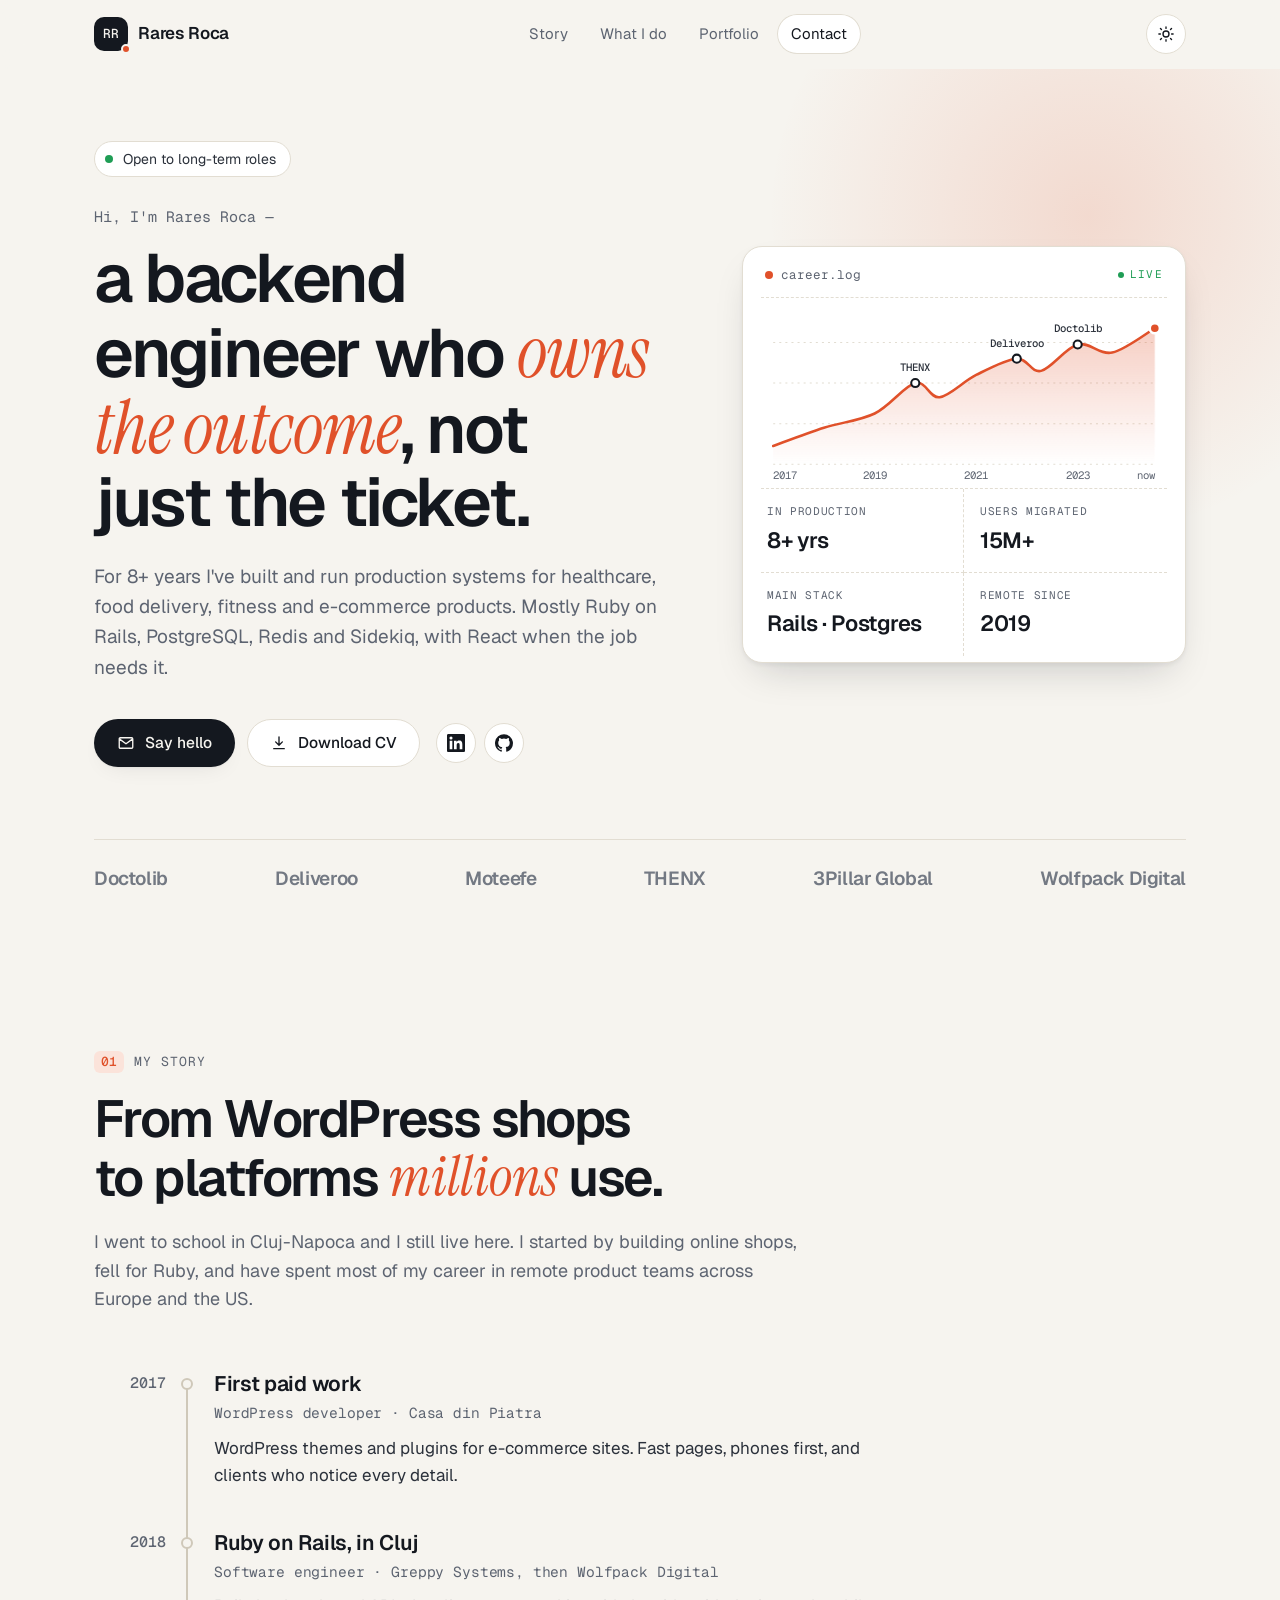
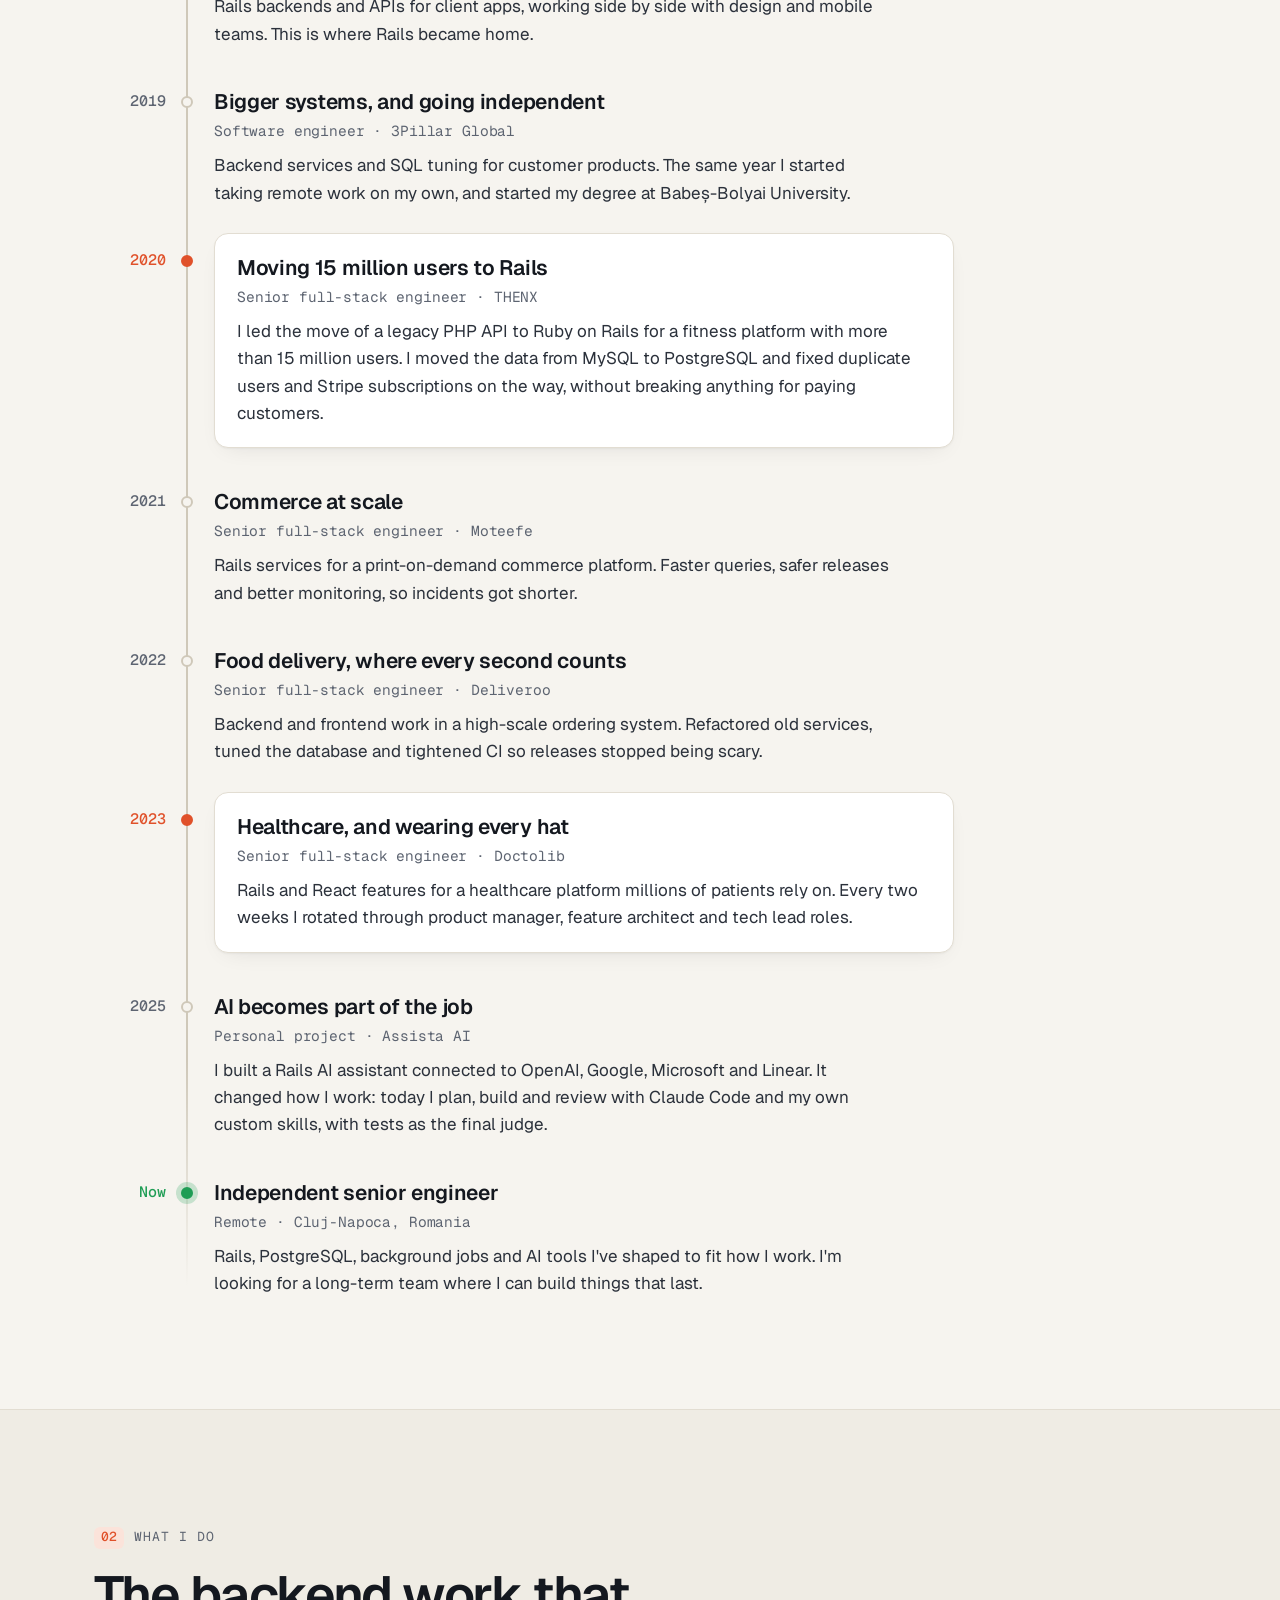
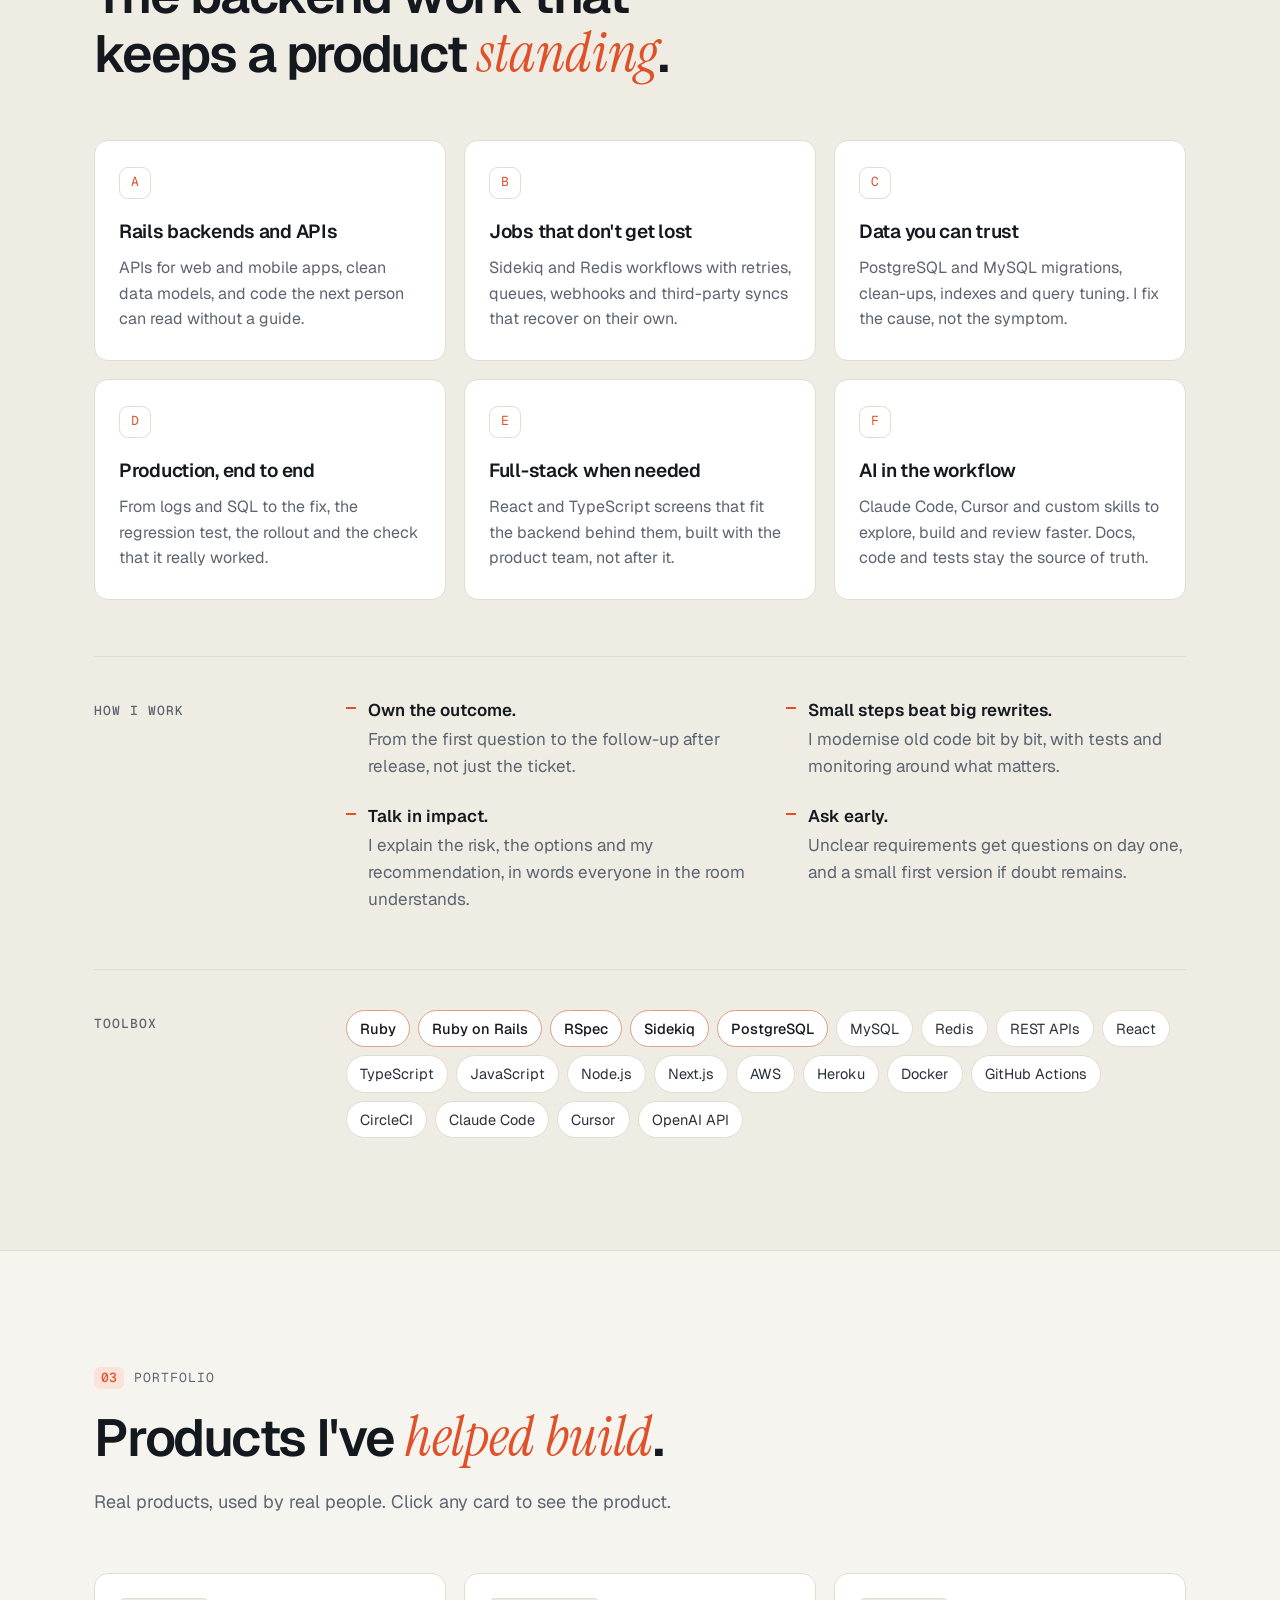
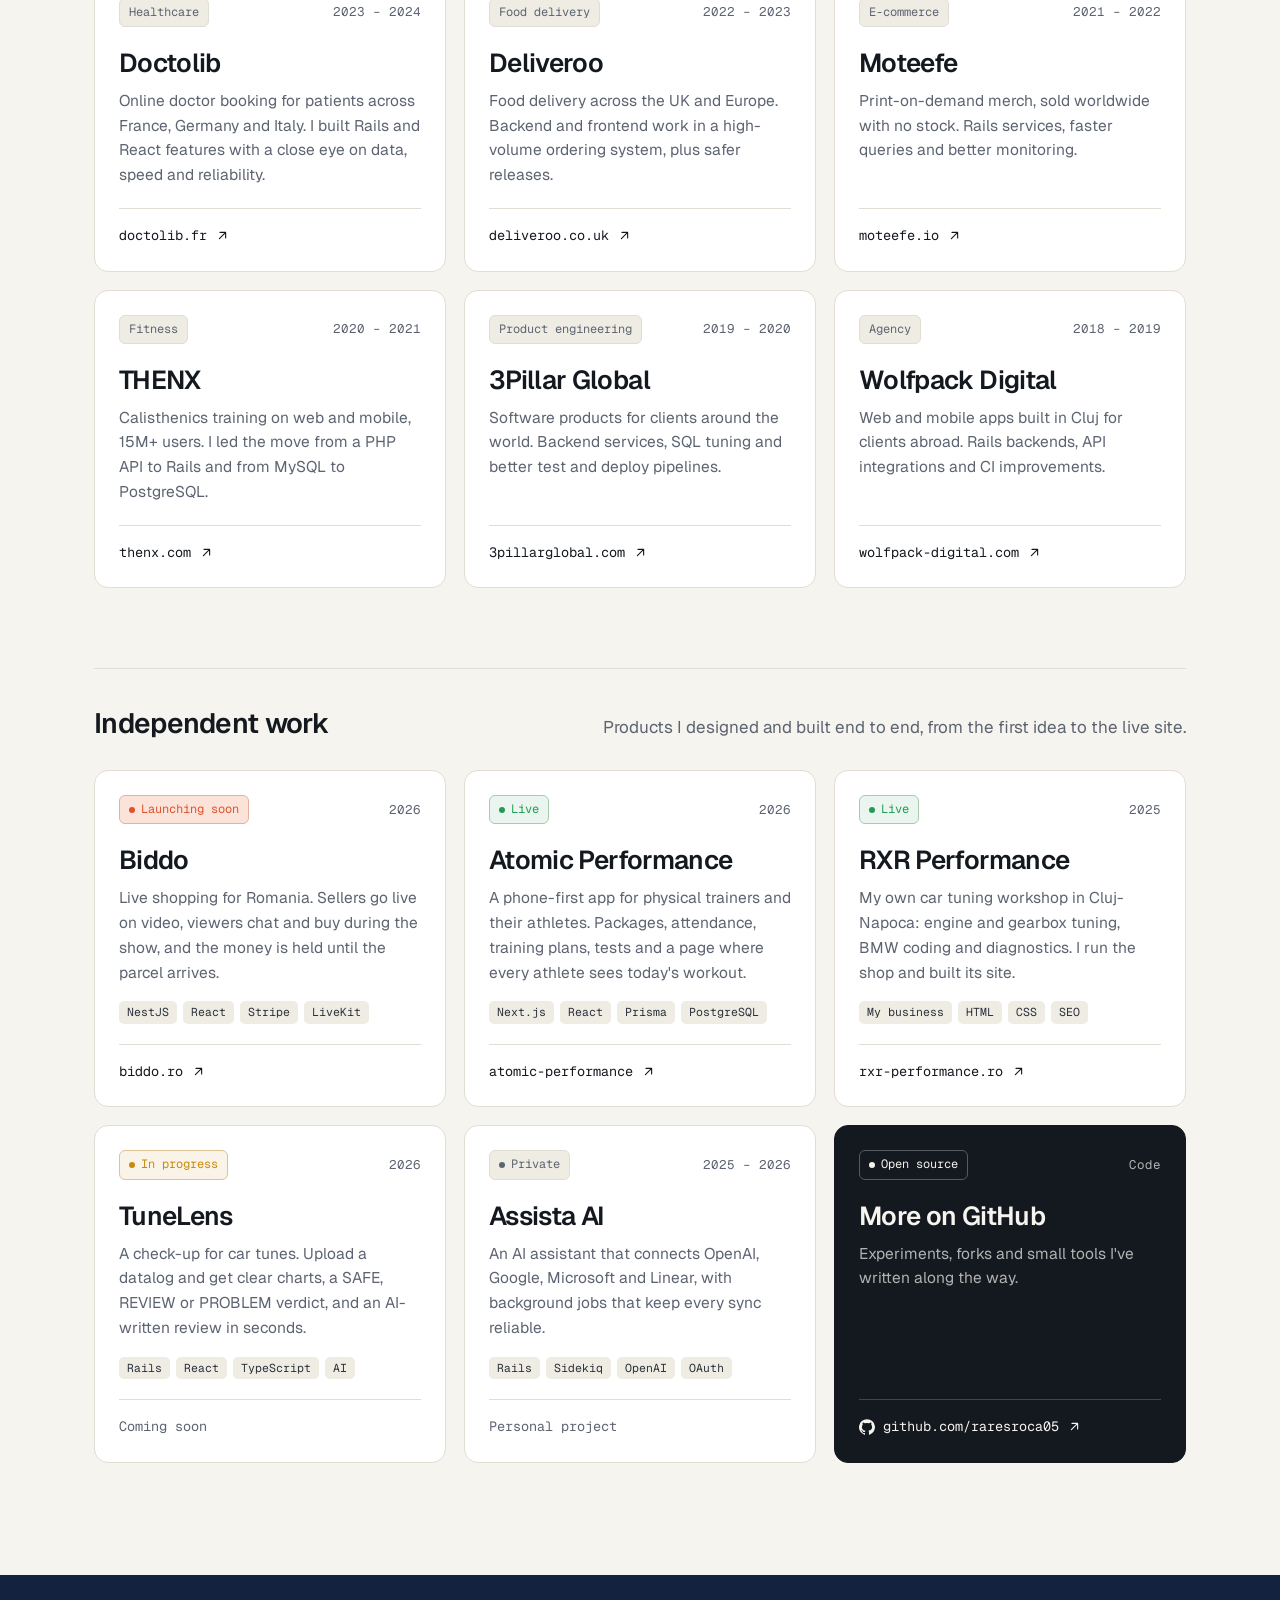
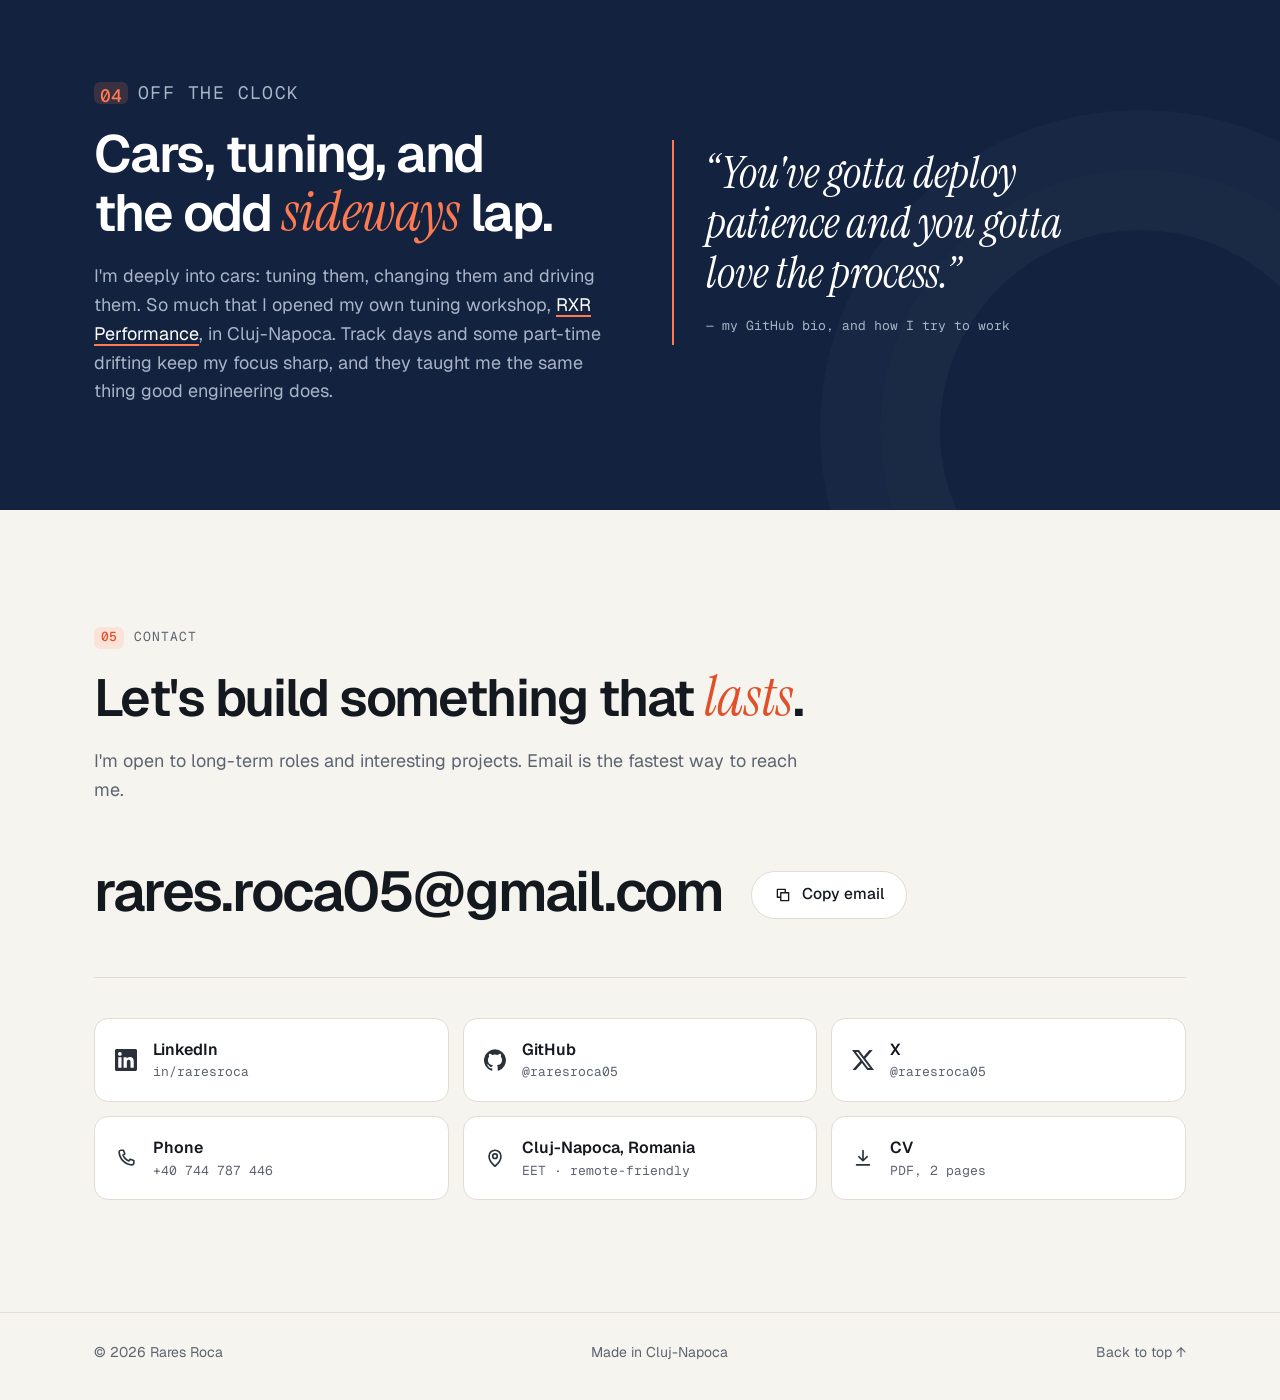
==== index.html @ 4a33c032 "feat: first version of raresroca.com" ====
<!doctype html>
<html lang="en">
<head>
  <meta charset="utf-8">
  <meta name="viewport" content="width=device-width, initial-scale=1">
  <title>Rares Roca — Senior Backend Engineer</title>
  <meta name="description" content="Rares Roca is a senior backend engineer in Cluj-Napoca, Romania. 8+ years building Ruby on Rails, PostgreSQL and Sidekiq systems for Doctolib, Deliveroo, THENX and Moteefe.">
  <meta name="author" content="Rares Roca">
  <link rel="canonical" href="https://raresroca.com/">
  <meta name="theme-color" content="#f6f4ef" media="(prefers-color-scheme: light)">
  <meta name="theme-color" content="#0e1116" media="(prefers-color-scheme: dark)">
  <meta property="og:type" content="profile">
  <meta property="og:url" content="https://raresroca.com/">
  <meta property="og:title" content="Rares Roca — Senior Backend Engineer">
  <meta property="og:description" content="I build Rails backends that keep working when it matters. 8+ years, 15M+ users, remote since 2019.">
  <meta property="og:image" content="https://raresroca.com/og-image.png">
  <meta property="og:image:width" content="1200">
  <meta property="og:image:height" content="630">
  <meta property="profile:first_name" content="Rares">
  <meta property="profile:last_name" content="Roca">
  <meta name="twitter:card" content="summary_large_image">
  <meta name="twitter:site" content="@raresroca05">
  <meta name="twitter:title" content="Rares Roca — Senior Backend Engineer">
  <meta name="twitter:description" content="I build Rails backends that keep working when it matters.">
  <meta name="twitter:image" content="https://raresroca.com/og-image.png">
  <link rel="icon" href="favicon.svg" type="image/svg+xml">
  <link rel="apple-touch-icon" href="apple-touch-icon.png">
  <link rel="preconnect" href="https://fonts.googleapis.com">
  <link rel="preconnect" href="https://fonts.gstatic.com" crossorigin>
  <link href="https://fonts.googleapis.com/css2?family=Geist:wght@300..700&family=Geist+Mono:wght@400;500&family=Instrument+Serif:ital@0;1&display=swap" rel="stylesheet">
  <link rel="stylesheet" href="styles.css">
  <script>
    (function () {
      document.documentElement.classList.add('js');
      try {
        var t = localStorage.getItem('theme');
        if (t === 'light' || t === 'dark') document.documentElement.setAttribute('data-theme', t);
      } catch (e) {}
    })();
  </script>
  <script type="application/ld+json">
  {
    "@context": "https://schema.org",
    "@type": "Person",
    "name": "Rares Roca",
    "url": "https://raresroca.com/",
    "jobTitle": "Senior Backend Engineer",
    "address": { "@type": "PostalAddress", "addressLocality": "Cluj-Napoca", "addressCountry": "RO" },
    "alumniOf": { "@type": "CollegeOrUniversity", "name": "Babeș-Bolyai University" },
    "knowsAbout": ["Ruby on Rails", "Ruby", "PostgreSQL", "Redis", "Sidekiq", "React", "TypeScript", "AWS", "Docker"],
    "sameAs": [
      "https://www.linkedin.com/in/raresroca/",
      "https://github.com/raresroca05",
      "https://x.com/raresroca05"
    ]
  }
  </script>
</head>
<body>
  <svg width="0" height="0" style="position:absolute" aria-hidden="true">
    <symbol id="i-linkedin" viewBox="0 0 24 24"><path fill="currentColor" d="M20.45 20.45h-3.56v-5.57c0-1.33-.02-3.04-1.85-3.04-1.85 0-2.14 1.45-2.14 2.94v5.67H9.35V9h3.41v1.56h.05c.48-.9 1.64-1.85 3.37-1.85 3.6 0 4.27 2.37 4.27 5.46v6.28ZM5.34 7.43a2.06 2.06 0 1 1 0-4.13 2.06 2.06 0 0 1 0 4.13ZM7.12 20.45H3.56V9h3.56v11.45ZM22.22 0H1.77C.79 0 0 .77 0 1.73v20.54C0 23.23.79 24 1.77 24h20.45c.98 0 1.78-.77 1.78-1.73V1.73C24 .77 23.2 0 22.22 0Z"/></symbol>
    <symbol id="i-github" viewBox="0 0 24 24"><path fill="currentColor" d="M12 .3a12 12 0 0 0-3.8 23.38c.6.12.83-.26.83-.57l-.02-2.04c-3.34.73-4.04-1.61-4.04-1.61-.55-1.39-1.33-1.76-1.33-1.76-1.09-.74.08-.73.08-.73 1.2.09 1.84 1.24 1.84 1.24 1.07 1.83 2.8 1.3 3.49 1 .1-.78.42-1.3.76-1.6-2.67-.31-5.47-1.34-5.47-5.93 0-1.31.47-2.38 1.24-3.22-.14-.3-.54-1.52.1-3.18 0 0 1-.32 3.3 1.23a11.5 11.5 0 0 1 6 0c2.28-1.55 3.29-1.23 3.29-1.23.64 1.66.24 2.88.12 3.18a4.65 4.65 0 0 1 1.23 3.22c0 4.61-2.8 5.62-5.48 5.92.42.36.81 1.1.81 2.22l-.01 3.29c0 .32.21.7.82.57A12 12 0 0 0 12 .3"/></symbol>
    <symbol id="i-x" viewBox="0 0 24 24"><path fill="currentColor" d="M18.9 1.15h3.68l-8.04 9.19L24 22.85h-7.4l-5.8-7.59-6.64 7.59H.47l8.6-9.83L0 1.15h7.6l5.24 6.93 6.06-6.93Zm-1.29 19.5h2.04L6.49 3.24H4.3l13.31 17.41Z"/></symbol>
    <symbol id="i-mail" viewBox="0 0 24 24"><path fill="none" stroke="currentColor" stroke-width="1.8" stroke-linecap="round" stroke-linejoin="round" d="M3 6.5A1.5 1.5 0 0 1 4.5 5h15A1.5 1.5 0 0 1 21 6.5v11a1.5 1.5 0 0 1-1.5 1.5h-15A1.5 1.5 0 0 1 3 17.5v-11Zm.5.3 8.5 6.2 8.5-6.2"/></symbol>
    <symbol id="i-phone" viewBox="0 0 24 24"><path fill="none" stroke="currentColor" stroke-width="1.8" stroke-linecap="round" stroke-linejoin="round" d="M6.6 3.5h2.6l1.5 4-2 1.3a11 11 0 0 0 6.5 6.5l1.3-2 4 1.5v2.6A2.1 2.1 0 0 1 18.4 19.5 15 15 0 0 1 4.5 5.6 2.1 2.1 0 0 1 6.6 3.5Z"/></symbol>
    <symbol id="i-arrow" viewBox="0 0 24 24"><path fill="none" stroke="currentColor" stroke-width="1.8" stroke-linecap="round" stroke-linejoin="round" d="M7 17 17 7M8 7h9v9"/></symbol>
    <symbol id="i-download" viewBox="0 0 24 24"><path fill="none" stroke="currentColor" stroke-width="1.8" stroke-linecap="round" stroke-linejoin="round" d="M12 4v11m0 0-4.5-4.5M12 15l4.5-4.5M5 19.5h14"/></symbol>
    <symbol id="i-copy" viewBox="0 0 24 24"><path fill="none" stroke="currentColor" stroke-width="1.8" stroke-linecap="round" stroke-linejoin="round" d="M9 9h10.5v10.5H9zM15 9V4.5H4.5V15H9"/></symbol>
    <symbol id="i-sun" viewBox="0 0 24 24"><g fill="none" stroke="currentColor" stroke-width="1.8" stroke-linecap="round"><circle cx="12" cy="12" r="4"/><path d="M12 2.5v2M12 19.5v2M4.6 4.6l1.4 1.4M18 18l1.4 1.4M2.5 12h2M19.5 12h2M4.6 19.4 6 18M18 6l1.4-1.4"/></g></symbol>
    <symbol id="i-moon" viewBox="0 0 24 24"><path fill="none" stroke="currentColor" stroke-width="1.8" stroke-linecap="round" stroke-linejoin="round" d="M20 14.5A8 8 0 0 1 9.5 4a8 8 0 1 0 10.5 10.5Z"/></symbol>
    <symbol id="i-pin" viewBox="0 0 24 24"><path fill="none" stroke="currentColor" stroke-width="1.8" stroke-linecap="round" stroke-linejoin="round" d="M12 21s-6.5-5.6-6.5-11a6.5 6.5 0 0 1 13 0c0 5.4-6.5 11-6.5 11Zm0-8.5a2.5 2.5 0 1 0 0-5 2.5 2.5 0 0 0 0 5Z"/></symbol>
  </svg>

  <a class="skip" href="#main">Skip to content</a>

  <header class="nav" id="top">
    <div class="wrap nav-inner">
      <a class="brand" href="#top" aria-label="Rares Roca, back to top">
        <span class="brand-mark">RR</span>
        <span class="brand-name">Rares Roca</span>
      </a>
      <nav class="nav-links" id="nav-links" aria-label="Main">
        <a href="#story">Story</a>
        <a href="#work">What I do</a>
        <a href="#portfolio">Portfolio</a>
        <a href="#contact">Contact</a>
      </nav>
      <div class="nav-tools">
        <button class="icon-btn theme-toggle" type="button" aria-label="Switch light or dark theme">
          <svg class="i i-sun"><use href="#i-sun"/></svg>
          <svg class="i i-moon"><use href="#i-moon"/></svg>
        </button>
        <button class="icon-btn menu-toggle" type="button" aria-label="Open menu" aria-expanded="false" aria-controls="nav-links">
          <span></span><span></span>
        </button>
      </div>
    </div>
  </header>

  <main id="main">
    <section class="hero">
      <div class="wrap hero-grid">
        <div class="hero-copy">
          <p class="status"><span class="pulse"></span>Open to long-term roles</p>
          <p class="hello">Hi, I'm Rares Roca —</p>
          <h1>a backend engineer who <em>owns the outcome</em>, not just the ticket.</h1>
          <p class="lead">For 8+ years I've built and run production systems for healthcare, food delivery, fitness and e-commerce products. Mostly Ruby on Rails, PostgreSQL, Redis and Sidekiq, with React when the job needs it.</p>
          <div class="cta-row">
            <a class="btn btn-primary" href="mailto:rares.roca05@gmail.com"><svg class="i"><use href="#i-mail"/></svg>Say hello</a>
            <a class="btn btn-ghost" href="rares-roca-cv.pdf" download><svg class="i"><use href="#i-download"/></svg>Download CV</a>
            <span class="socials">
              <a class="icon-btn" href="https://www.linkedin.com/in/raresroca/" target="_blank" rel="noopener" aria-label="LinkedIn"><svg class="i"><use href="#i-linkedin"/></svg></a>
              <a class="icon-btn" href="https://github.com/raresroca05" target="_blank" rel="noopener" aria-label="GitHub"><svg class="i"><use href="#i-github"/></svg></a>
            </span>
          </div>
        </div>

        <figure class="telemetry" aria-label="My career as a climbing line, from 2017 to today">
          <div class="tm-head">
            <span class="tm-file"><span class="tm-dot"></span>career.log</span>
            <span class="tm-live">live</span>
          </div>
          <svg class="tm-chart" viewBox="0 0 400 168" role="img" aria-labelledby="tm-title">
            <title id="tm-title">Career line from my first job in 2017 to today, with THENX in 2020 and Doctolib in 2023 marked</title>
            <defs>
              <linearGradient id="tm-fill" x1="0" y1="0" x2="0" y2="1">
                <stop offset="0" stop-color="var(--accent)" stop-opacity=".28"/>
                <stop offset="1" stop-color="var(--accent)" stop-opacity="0"/>
              </linearGradient>
            </defs>
            <g class="tm-grid">
              <line x1="12" y1="30" x2="388" y2="30"/>
              <line x1="12" y1="70" x2="388" y2="70"/>
              <line x1="12" y1="110" x2="388" y2="110"/>
              <line x1="12" y1="150" x2="388" y2="150"/>
            </g>
            <path class="tm-area" d="M12,132 C20.3,129.0 45.3,119.3 62,114 C78.7,108.7 97.0,107.3 112,100 C127.0,92.7 141.3,72.7 152,70 C162.7,67.3 166.0,85.3 176,84 C186.0,82.7 199.3,68.3 212,62 C224.7,55.7 241.3,46.7 252,46 C262.7,45.3 266.0,60.3 276,58 C286.0,55.7 300.3,35.0 312,32 C323.7,29.0 333.3,42.7 346,40 C358.7,37.3 381.0,20.0 388,16 L388,150 L12,150 Z"/>
            <path class="tm-line" pathLength="1" d="M12,132 C20.3,129.0 45.3,119.3 62,114 C78.7,108.7 97.0,107.3 112,100 C127.0,92.7 141.3,72.7 152,70 C162.7,67.3 166.0,85.3 176,84 C186.0,82.7 199.3,68.3 212,62 C224.7,55.7 241.3,46.7 252,46 C262.7,45.3 266.0,60.3 276,58 C286.0,55.7 300.3,35.0 312,32 C323.7,29.0 333.3,42.7 346,40 C358.7,37.3 381.0,20.0 388,16"/>
            <g class="tm-marks">
              <circle cx="152" cy="70" r="4"/>
              <text x="152" y="58" text-anchor="middle">THENX</text>
              <circle cx="252" cy="46" r="4"/>
              <text x="252" y="34" text-anchor="middle">Deliveroo</text>
              <circle cx="312" cy="32" r="4"/>
              <text x="312" y="20" text-anchor="middle">Doctolib</text>
              <circle class="tm-now" cx="388" cy="16" r="5"/>
            </g>
            <g class="tm-axis">
              <text x="12" y="165">2017</text>
              <text x="112" y="165" text-anchor="middle">2019</text>
              <text x="212" y="165" text-anchor="middle">2021</text>
              <text x="312" y="165" text-anchor="middle">2023</text>
              <text x="388" y="165" text-anchor="end">now</text>
            </g>
          </svg>
          <dl class="tm-read">
            <div><dt>In production</dt><dd>8+ yrs</dd></div>
            <div><dt>Users migrated</dt><dd>15M+</dd></div>
            <div><dt>Main stack</dt><dd>Rails · Postgres</dd></div>
            <div><dt>Remote since</dt><dd>2019</dd></div>
          </dl>
        </figure>
      </div>

      <div class="wrap">
        <ul class="logo-strip" aria-label="Companies I've worked with">
          <li>Doctolib</li>
          <li>Deliveroo</li>
          <li>Moteefe</li>
          <li>THENX</li>
          <li>3Pillar Global</li>
          <li>Wolfpack Digital</li>
        </ul>
      </div>
    </section>

    <section class="section" id="story">
      <div class="wrap">
        <header class="section-head reveal">
          <p class="kicker"><span>01</span> My story</p>
          <h2>From WordPress shops to platforms <em>millions</em> use.</h2>
          <p class="section-lead">I went to school in Cluj-Napoca and I still live here. I started by building online shops, fell for Ruby, and have spent most of my career in remote product teams across Europe and the US.</p>
        </header>

        <ol class="timeline">
          <li class="reveal">
            <span class="t-year">2017</span>
            <div class="t-body">
              <h3>First paid work</h3>
              <p class="t-where">WordPress developer · Casa din Piatra</p>
              <p>WordPress themes and plugins for e-commerce sites. Fast pages, phones first, and clients who notice every detail.</p>
            </div>
          </li>
          <li class="reveal">
            <span class="t-year">2018</span>
            <div class="t-body">
              <h3>Ruby on Rails, in Cluj</h3>
              <p class="t-where">Software engineer · Greppy Systems, then Wolfpack Digital</p>
              <p>Rails backends and APIs for client apps, working side by side with design and mobile teams. This is where Rails became home.</p>
            </div>
          </li>
          <li class="reveal">
            <span class="t-year">2019</span>
            <div class="t-body">
              <h3>Bigger systems, and going independent</h3>
              <p class="t-where">Software engineer · 3Pillar Global</p>
              <p>Backend services and SQL tuning for customer products. The same year I started taking remote work on my own, and started my degree at Babeș-Bolyai University.</p>
            </div>
          </li>
          <li class="reveal t-highlight">
            <span class="t-year">2020</span>
            <div class="t-body">
              <h3>Moving 15 million users to Rails</h3>
              <p class="t-where">Senior full-stack engineer · THENX</p>
              <p>I led the move of a legacy PHP API to Ruby on Rails for a fitness platform with more than 15 million users. I moved the data from MySQL to PostgreSQL and fixed duplicate users and Stripe subscriptions on the way, without breaking anything for paying customers.</p>
            </div>
          </li>
          <li class="reveal">
            <span class="t-year">2021</span>
            <div class="t-body">
              <h3>Commerce at scale</h3>
              <p class="t-where">Senior full-stack engineer · Moteefe</p>
              <p>Rails services for a print-on-demand commerce platform. Faster queries, safer releases and better monitoring, so incidents got shorter.</p>
            </div>
          </li>
          <li class="reveal">
            <span class="t-year">2022</span>
            <div class="t-body">
              <h3>Food delivery, where every second counts</h3>
              <p class="t-where">Senior full-stack engineer · Deliveroo</p>
              <p>Backend and frontend work in a high-scale ordering system. Refactored old services, tuned the database and tightened CI so releases stopped being scary.</p>
            </div>
          </li>
          <li class="reveal t-highlight">
            <span class="t-year">2023</span>
            <div class="t-body">
              <h3>Healthcare, and wearing every hat</h3>
              <p class="t-where">Senior full-stack engineer · Doctolib</p>
              <p>Rails and React features for a healthcare platform millions of patients rely on. Every two weeks I rotated through product manager, feature architect and tech lead roles.</p>
            </div>
          </li>
          <li class="reveal">
            <span class="t-year">2025</span>
            <div class="t-body">
              <h3>AI becomes part of the job</h3>
              <p class="t-where">Personal project · Assista AI</p>
              <p>I built a Rails AI assistant connected to OpenAI, Google, Microsoft and Linear. It changed how I work: today I plan, build and review with Claude Code and my own custom skills, with tests as the final judge.</p>
            </div>
          </li>
          <li class="reveal t-now">
            <span class="t-year">Now</span>
            <div class="t-body">
              <h3>Independent senior engineer</h3>
              <p class="t-where">Remote · Cluj-Napoca, Romania</p>
              <p>Rails, PostgreSQL, background jobs and AI tools I've shaped to fit how I work. I'm looking for a long-term team where I can build things that last.</p>
            </div>
          </li>
        </ol>
      </div>
    </section>

    <section class="section section-alt" id="work">
      <div class="wrap">
        <header class="section-head reveal">
          <p class="kicker"><span>02</span> What I do</p>
          <h2>The backend work that keeps a product <em>standing</em>.</h2>
        </header>

        <div class="cards">
          <article class="card reveal">
            <span class="card-num">A</span>
            <h3>Rails backends and APIs</h3>
            <p>APIs for web and mobile apps, clean data models, and code the next person can read without a guide.</p>
          </article>
          <article class="card reveal">
            <span class="card-num">B</span>
            <h3>Jobs that don't get lost</h3>
            <p>Sidekiq and Redis workflows with retries, queues, webhooks and third-party syncs that recover on their own.</p>
          </article>
          <article class="card reveal">
            <span class="card-num">C</span>
            <h3>Data you can trust</h3>
            <p>PostgreSQL and MySQL migrations, clean-ups, indexes and query tuning. I fix the cause, not the symptom.</p>
          </article>
          <article class="card reveal">
            <span class="card-num">D</span>
            <h3>Production, end to end</h3>
            <p>From logs and SQL to the fix, the regression test, the rollout and the check that it really worked.</p>
          </article>
          <article class="card reveal">
            <span class="card-num">E</span>
            <h3>Full-stack when needed</h3>
            <p>React and TypeScript screens that fit the backend behind them, built with the product team, not after it.</p>
          </article>
          <article class="card reveal">
            <span class="card-num">F</span>
            <h3>AI in the workflow</h3>
            <p>Claude Code, Cursor and custom skills to explore, build and review faster. Docs, code and tests stay the source of truth.</p>
          </article>
        </div>

        <div class="how reveal">
          <h3 class="how-title">How I work</h3>
          <ul class="principles">
            <li><strong>Own the outcome.</strong> From the first question to the follow-up after release, not just the ticket.</li>
            <li><strong>Small steps beat big rewrites.</strong> I modernise old code bit by bit, with tests and monitoring around what matters.</li>
            <li><strong>Talk in impact.</strong> I explain the risk, the options and my recommendation, in words everyone in the room understands.</li>
            <li><strong>Ask early.</strong> Unclear requirements get questions on day one, and a small first version if doubt remains.</li>
          </ul>
        </div>

        <div class="toolbox reveal">
          <h3 class="how-title">Toolbox</h3>
          <ul class="chips">
            <li class="chip-strong">Ruby</li>
            <li class="chip-strong">Ruby on Rails</li>
            <li class="chip-strong">RSpec</li>
            <li class="chip-strong">Sidekiq</li>
            <li class="chip-strong">PostgreSQL</li>
            <li>MySQL</li>
            <li>Redis</li>
            <li>REST APIs</li>
            <li>React</li>
            <li>TypeScript</li>
            <li>JavaScript</li>
            <li>Node.js</li>
            <li>Next.js</li>
            <li>AWS</li>
            <li>Heroku</li>
            <li>Docker</li>
            <li>GitHub Actions</li>
            <li>CircleCI</li>
            <li>Claude Code</li>
            <li>Cursor</li>
            <li>OpenAI API</li>
          </ul>
        </div>
      </div>
    </section>

    <section class="section" id="portfolio">
      <div class="wrap">
        <header class="section-head reveal">
          <p class="kicker"><span>03</span> Portfolio</p>
          <h2>Products I've <em>helped build</em>.</h2>
          <p class="section-lead">Real products, used by real people. Click any card to see the product.</p>
        </header>

        <div class="work-grid">
          <a class="work reveal" href="https://www.doctolib.fr" target="_blank" rel="noopener">
            <div class="work-top"><span class="tag">Healthcare</span><span class="years">2023 – 2024</span></div>
            <h3>Doctolib</h3>
            <p>Online doctor booking for patients across France, Germany and Italy. I built Rails and React features with a close eye on data, speed and reliability.</p>
            <span class="work-link">doctolib.fr<svg class="i"><use href="#i-arrow"/></svg></span>
          </a>
          <a class="work reveal" href="https://deliveroo.co.uk" target="_blank" rel="noopener">
            <div class="work-top"><span class="tag">Food delivery</span><span class="years">2022 – 2023</span></div>
            <h3>Deliveroo</h3>
            <p>Food delivery across the UK and Europe. Backend and frontend work in a high-volume ordering system, plus safer releases.</p>
            <span class="work-link">deliveroo.co.uk<svg class="i"><use href="#i-arrow"/></svg></span>
          </a>
          <a class="work reveal" href="https://www.moteefe.io" target="_blank" rel="noopener">
            <div class="work-top"><span class="tag">E-commerce</span><span class="years">2021 – 2022</span></div>
            <h3>Moteefe</h3>
            <p>Print-on-demand merch, sold worldwide with no stock. Rails services, faster queries and better monitoring.</p>
            <span class="work-link">moteefe.io<svg class="i"><use href="#i-arrow"/></svg></span>
          </a>
          <a class="work reveal" href="https://thenx.com" target="_blank" rel="noopener">
            <div class="work-top"><span class="tag">Fitness</span><span class="years">2020 – 2021</span></div>
            <h3>THENX</h3>
            <p>Calisthenics training on web and mobile, 15M+ users. I led the move from a PHP API to Rails and from MySQL to PostgreSQL.</p>
            <span class="work-link">thenx.com<svg class="i"><use href="#i-arrow"/></svg></span>
          </a>
          <a class="work reveal" href="https://www.3pillarglobal.com" target="_blank" rel="noopener">
            <div class="work-top"><span class="tag">Product engineering</span><span class="years">2019 – 2020</span></div>
            <h3>3Pillar Global</h3>
            <p>Software products for clients around the world. Backend services, SQL tuning and better test and deploy pipelines.</p>
            <span class="work-link">3pillarglobal.com<svg class="i"><use href="#i-arrow"/></svg></span>
          </a>
          <a class="work reveal" href="https://www.wolfpack-digital.com" target="_blank" rel="noopener">
            <div class="work-top"><span class="tag">Agency</span><span class="years">2018 – 2019</span></div>
            <h3>Wolfpack Digital</h3>
            <p>Web and mobile apps built in Cluj for clients abroad. Rails backends, API integrations and CI improvements.</p>
            <span class="work-link">wolfpack-digital.com<svg class="i"><use href="#i-arrow"/></svg></span>
          </a>
        </div>

        <header class="sub-head reveal">
          <h3>Independent work</h3>
          <p>Products I designed and built end to end, from the first idea to the live site.</p>
        </header>

        <div class="work-grid">
          <a class="work work-own reveal" href="https://biddo.ro" target="_blank" rel="noopener">
            <div class="work-top"><span class="state state-soon">Launching soon</span><span class="years">2026</span></div>
            <h3>Biddo</h3>
            <p>Live shopping for Romania. Sellers go live on video, viewers chat and buy during the show, and the money is held until the parcel arrives.</p>
            <ul class="stack"><li>NestJS</li><li>React</li><li>Stripe</li><li>LiveKit</li></ul>
            <span class="work-link">biddo.ro<svg class="i"><use href="#i-arrow"/></svg></span>
          </a>
          <a class="work work-own reveal" href="https://atomic-performance.onrender.com" target="_blank" rel="noopener">
            <div class="work-top"><span class="state state-live">Live</span><span class="years">2026</span></div>
            <h3>Atomic Performance</h3>
            <p>A phone-first app for physical trainers and their athletes. Packages, attendance, training plans, tests and a page where every athlete sees today's workout.</p>
            <ul class="stack"><li>Next.js</li><li>React</li><li>Prisma</li><li>PostgreSQL</li></ul>
            <span class="work-link">atomic-performance<svg class="i"><use href="#i-arrow"/></svg></span>
          </a>
          <a class="work work-own reveal" href="https://rxr-performance.ro" target="_blank" rel="noopener">
            <div class="work-top"><span class="state state-live">Live</span><span class="years">2025</span></div>
            <h3>RXR Performance</h3>
            <p>My own car tuning workshop in Cluj-Napoca: engine and gearbox tuning, BMW coding and diagnostics. I run the shop and built its site.</p>
            <ul class="stack"><li>My business</li><li>HTML</li><li>CSS</li><li>SEO</li></ul>
            <span class="work-link">rxr-performance.ro<svg class="i"><use href="#i-arrow"/></svg></span>
          </a>
          <article class="work work-own work-static reveal">
            <div class="work-top"><span class="state state-wip">In progress</span><span class="years">2026</span></div>
            <h3>TuneLens</h3>
            <p>A check-up for car tunes. Upload a datalog and get clear charts, a SAFE, REVIEW or PROBLEM verdict, and an AI-written review in seconds.</p>
            <ul class="stack"><li>Rails</li><li>React</li><li>TypeScript</li><li>AI</li></ul>
            <span class="work-link work-link-muted">Coming soon</span>
          </article>
          <article class="work work-own work-static reveal">
            <div class="work-top"><span class="state state-private">Private</span><span class="years">2025 – 2026</span></div>
            <h3>Assista AI</h3>
            <p>An AI assistant that connects OpenAI, Google, Microsoft and Linear, with background jobs that keep every sync reliable.</p>
            <ul class="stack"><li>Rails</li><li>Sidekiq</li><li>OpenAI</li><li>OAuth</li></ul>
            <span class="work-link work-link-muted">Personal project</span>
          </article>
          <a class="work work-own work-gh reveal" href="https://github.com/raresroca05" target="_blank" rel="noopener">
            <div class="work-top"><span class="state">Open source</span><span class="years">Code</span></div>
            <h3>More on GitHub</h3>
            <p>Experiments, forks and small tools I've written along the way.</p>
            <span class="work-link"><svg class="i i-lead"><use href="#i-github"/></svg>github.com/raresroca05<svg class="i"><use href="#i-arrow"/></svg></span>
          </a>
        </div>
      </div>
    </section>

    <section class="offclock" aria-labelledby="offclock-title">
      <div class="wrap offclock-grid">
        <div class="reveal">
          <p class="kicker kicker-light"><span>04</span> Off the clock</p>
          <h2 id="offclock-title">Cars, tuning, and the odd <em>sideways</em> lap.</h2>
          <p>I'm deeply into cars: tuning them, changing them and driving them. So much that I opened my own tuning workshop, <a class="inline-link" href="https://rxr-performance.ro" target="_blank" rel="noopener">RXR Performance</a>, in Cluj-Napoca. Track days and some part-time drifting keep my focus sharp, and they taught me the same thing good engineering does.</p>
        </div>
        <blockquote class="quote reveal">
          <p>“You've gotta deploy patience and you gotta love the process.”</p>
          <footer>— my GitHub bio, and how I try to work</footer>
        </blockquote>
      </div>
    </section>

    <section class="section contact" id="contact">
      <div class="wrap">
        <header class="section-head reveal">
          <p class="kicker"><span>05</span> Contact</p>
          <h2>Let's build something that <em>lasts</em>.</h2>
          <p class="section-lead">I'm open to long-term roles and interesting projects. Email is the fastest way to reach me.</p>
        </header>

        <div class="contact-main reveal">
          <a class="email-big" href="mailto:rares.roca05@gmail.com">rares.roca05@gmail.com</a>
          <button class="btn btn-ghost copy-btn" type="button" data-copy="rares.roca05@gmail.com"><svg class="i"><use href="#i-copy"/></svg><span>Copy email</span></button>
        </div>

        <ul class="contact-grid reveal">
          <li>
            <a href="https://www.linkedin.com/in/raresroca/" target="_blank" rel="noopener">
              <svg class="i"><use href="#i-linkedin"/></svg>
              <span><strong>LinkedIn</strong><small>in/raresroca</small></span>
            </a>
          </li>
          <li>
            <a href="https://github.com/raresroca05" target="_blank" rel="noopener">
              <svg class="i"><use href="#i-github"/></svg>
              <span><strong>GitHub</strong><small>@raresroca05</small></span>
            </a>
          </li>
          <li>
            <a href="https://x.com/raresroca05" target="_blank" rel="noopener">
              <svg class="i"><use href="#i-x"/></svg>
              <span><strong>X</strong><small>@raresroca05</small></span>
            </a>
          </li>
          <li>
            <a href="tel:+40744787446">
              <svg class="i"><use href="#i-phone"/></svg>
              <span><strong>Phone</strong><small>+40 744 787 446</small></span>
            </a>
          </li>
          <li>
            <div class="contact-static">
              <svg class="i"><use href="#i-pin"/></svg>
              <span><strong>Cluj-Napoca, Romania</strong><small>EET · remote-friendly</small></span>
            </div>
          </li>
          <li>
            <a href="rares-roca-cv.pdf" download>
              <svg class="i"><use href="#i-download"/></svg>
              <span><strong>CV</strong><small>PDF, 2 pages</small></span>
            </a>
          </li>
        </ul>
      </div>
    </section>
  </main>

  <footer class="footer">
    <div class="wrap footer-inner">
      <span>© <span id="year">2026</span> Rares Roca</span>
      <span>Made in Cluj-Napoca</span>
      <a href="#top">Back to top ↑</a>
    </div>
  </footer>

  <script src="main.js" defer></script>
</body>
</html>
---- styles.css ----
:root {
  --bg: #f6f4ef;
  --bg-alt: #efece4;
  --surface: #ffffff;
  --ink: #14181f;
  --ink-soft: #2b313b;
  --muted: #5d6471;
  --line: #e2ddd2;
  --line-strong: #cfc8b9;
  --accent: #e0512a;
  --accent-ink: #ffffff;
  --accent-soft: #fbe3da;
  --navy: #13233f;
  --navy-ink: #eef1f6;
  --navy-muted: #a9b4c7;
  --good: #1f9d55;
  --warn: #c98a0b;
  --shadow: 0 1px 2px rgba(20, 24, 31, .04), 0 8px 24px -12px rgba(20, 24, 31, .12);
  --shadow-lift: 0 2px 4px rgba(20, 24, 31, .05), 0 18px 40px -16px rgba(20, 24, 31, .22);
  --radius: 14px;
  --radius-sm: 9px;
  --font-sans: "Geist", ui-sans-serif, system-ui, -apple-system, "Segoe UI", sans-serif;
  --font-mono: "Geist Mono", ui-monospace, "SF Mono", Menlo, monospace;
  --font-serif: "Instrument Serif", "Iowan Old Style", Georgia, serif;
  --gutter: 24px;
  color-scheme: light;
}

@media (prefers-color-scheme: dark) {
  :root:not([data-theme="light"]) {
    --bg: #0e1116;
    --bg-alt: #12161c;
    --surface: #161b22;
    --ink: #eef0f3;
    --ink-soft: #d3d8e0;
    --muted: #98a1b0;
    --line: #232a34;
    --line-strong: #323b47;
    --accent: #ff6a3d;
    --accent-ink: #14100e;
    --accent-soft: #3a1d14;
    --navy: #0a1426;
    --navy-ink: #eef1f6;
    --navy-muted: #9aa7bd;
    --good: #3ccf7f;
    --warn: #f0b43c;
    --shadow: 0 1px 2px rgba(0, 0, 0, .3), 0 8px 24px -12px rgba(0, 0, 0, .5);
    --shadow-lift: 0 2px 4px rgba(0, 0, 0, .35), 0 18px 40px -16px rgba(0, 0, 0, .65);
    color-scheme: dark;
  }
}

:root[data-theme="dark"] {
  --bg: #0e1116;
  --bg-alt: #12161c;
  --surface: #161b22;
  --ink: #eef0f3;
  --ink-soft: #d3d8e0;
  --muted: #98a1b0;
  --line: #232a34;
  --line-strong: #323b47;
  --accent: #ff6a3d;
  --accent-ink: #14100e;
  --accent-soft: #3a1d14;
  --navy: #0a1426;
  --navy-ink: #eef1f6;
  --navy-muted: #9aa7bd;
  --good: #3ccf7f;
  --warn: #f0b43c;
  --shadow: 0 1px 2px rgba(0, 0, 0, .3), 0 8px 24px -12px rgba(0, 0, 0, .5);
  --shadow-lift: 0 2px 4px rgba(0, 0, 0, .35), 0 18px 40px -16px rgba(0, 0, 0, .65);
  color-scheme: dark;
}

*, *::before, *::after { box-sizing: border-box; }

html {
  -webkit-text-size-adjust: 100%;
  scroll-behavior: smooth;
  scroll-padding-top: 84px;
}

body {
  margin: 0;
  background: var(--bg);
  color: var(--ink);
  font-family: var(--font-sans);
  font-size: 17px;
  line-height: 1.6;
  -webkit-font-smoothing: antialiased;
  text-rendering: optimizeLegibility;
  overflow-x: hidden;
}

h1, h2, h3, p, ul, ol, dl, dd, figure, blockquote { margin: 0; }
ul, ol { padding: 0; list-style: none; }
a { color: inherit; text-decoration: none; }
img, svg { display: block; }
button { font: inherit; color: inherit; }

::selection { background: var(--accent); color: var(--accent-ink); }

:focus-visible {
  outline: 2px solid var(--accent);
  outline-offset: 3px;
  border-radius: 6px;
}

.wrap {
  width: 100%;
  max-width: 1140px;
  margin: 0 auto;
  padding: 0 var(--gutter);
}

.i {
  width: 18px;
  height: 18px;
  flex: none;
}

.skip {
  position: absolute;
  left: 16px;
  top: -60px;
  z-index: 100;
  padding: 10px 14px;
  background: var(--ink);
  color: var(--bg);
  border-radius: var(--radius-sm);
  font-weight: 500;
}
.skip:focus { top: 12px; }

em {
  font-family: var(--font-serif);
  font-style: italic;
  font-weight: 400;
  color: var(--accent);
  letter-spacing: 0;
}

.nav {
  position: sticky;
  top: 0;
  z-index: 50;
  background: color-mix(in srgb, var(--bg) 82%, transparent);
  -webkit-backdrop-filter: saturate(160%) blur(14px);
  backdrop-filter: saturate(160%) blur(14px);
  border-bottom: 1px solid transparent;
  transition: border-color .25s ease, background-color .25s ease;
}
.nav.scrolled { border-bottom-color: var(--line); }

.nav-inner {
  display: flex;
  align-items: center;
  justify-content: space-between;
  gap: 16px;
  height: 68px;
}

.brand {
  display: inline-flex;
  align-items: center;
  gap: 10px;
  font-weight: 600;
  letter-spacing: -.01em;
}

.brand-mark {
  display: inline-grid;
  place-items: center;
  width: 34px;
  height: 34px;
  border-radius: 10px;
  background: var(--ink);
  color: var(--bg);
  font-family: var(--font-mono);
  font-size: 13px;
  font-weight: 500;
  letter-spacing: .02em;
  position: relative;
}
.brand-mark::after {
  content: "";
  position: absolute;
  right: -3px;
  bottom: -3px;
  width: 10px;
  height: 10px;
  border-radius: 50%;
  background: var(--accent);
  border: 2px solid var(--bg);
}

.nav-links {
  display: flex;
  gap: 4px;
}
.nav-links a {
  padding: 8px 14px;
  border-radius: 999px;
  font-size: 15px;
  color: var(--muted);
  transition: color .2s ease, background-color .2s ease;
}
.nav-links a:hover { color: var(--ink); background: var(--bg-alt); }
.nav-links a.active { color: var(--ink); background: var(--surface); box-shadow: inset 0 0 0 1px var(--line); }

.nav-tools {
  display: flex;
  align-items: center;
  gap: 6px;
}

.icon-btn {
  display: inline-grid;
  place-items: center;
  width: 40px;
  height: 40px;
  border-radius: 50%;
  border: 1px solid var(--line);
  background: var(--surface);
  color: var(--ink);
  cursor: pointer;
  transition: border-color .2s ease, transform .2s ease, color .2s ease;
}
.icon-btn:hover { border-color: var(--line-strong); color: var(--accent); }
.icon-btn:active { transform: scale(.95); }

.theme-toggle .i-moon { display: none; }
:root[data-theme="dark"] .theme-toggle .i-sun { display: none; }
:root[data-theme="dark"] .theme-toggle .i-moon { display: block; }
@media (prefers-color-scheme: dark) {
  :root:not([data-theme="light"]) .theme-toggle .i-sun { display: none; }
  :root:not([data-theme="light"]) .theme-toggle .i-moon { display: block; }
}

.menu-toggle { display: none; }
.menu-toggle span {
  display: block;
  width: 16px;
  height: 1.8px;
  background: currentColor;
  border-radius: 2px;
  transition: transform .25s ease;
  grid-area: 1 / 1;
}
.menu-toggle span:first-child { transform: translateY(-3.5px); }
.menu-toggle span:last-child { transform: translateY(3.5px); }
.menu-toggle[aria-expanded="true"] span:first-child { transform: rotate(45deg); }
.menu-toggle[aria-expanded="true"] span:last-child { transform: rotate(-45deg); }

.hero {
  position: relative;
  padding: 72px 0 40px;
  overflow: hidden;
}
.hero::before {
  content: "";
  position: absolute;
  inset: -20% -10% auto auto;
  width: 640px;
  height: 640px;
  background: radial-gradient(closest-side, color-mix(in srgb, var(--accent) 16%, transparent), transparent);
  pointer-events: none;
  z-index: -1;
}

.hero-grid {
  display: grid;
  grid-template-columns: minmax(0, 1.2fr) minmax(0, .9fr);
  gap: 56px;
  align-items: center;
}

.status {
  display: inline-flex;
  align-items: center;
  gap: 10px;
  padding: 6px 14px 6px 10px;
  border: 1px solid var(--line);
  border-radius: 999px;
  background: var(--surface);
  font-size: 14px;
  color: var(--ink-soft);
  margin-bottom: 28px;
}

.pulse {
  position: relative;
  width: 8px;
  height: 8px;
  border-radius: 50%;
  background: var(--good);
}
.pulse::after {
  content: "";
  position: absolute;
  inset: -4px;
  border-radius: 50%;
  border: 2px solid var(--good);
  opacity: 0;
  animation: ping 2.4s ease-out infinite;
}

@keyframes ping {
  0% { transform: scale(.5); opacity: .7; }
  80%, 100% { transform: scale(1.6); opacity: 0; }
}

.hello {
  font-family: var(--font-mono);
  font-size: 15px;
  color: var(--muted);
  margin-bottom: 14px;
}

h1 {
  font-size: clamp(38px, 5.6vw, 68px);
  line-height: 1.04;
  letter-spacing: -.035em;
  font-weight: 600;
  max-width: 14ch;
  text-wrap: balance;
}
h1 em { font-size: 1.08em; letter-spacing: -.01em; }

.lead {
  margin-top: 24px;
  font-size: clamp(17px, 1.6vw, 19px);
  line-height: 1.6;
  color: var(--muted);
  max-width: 52ch;
}

.cta-row {
  display: flex;
  flex-wrap: wrap;
  align-items: center;
  gap: 12px;
  margin-top: 36px;
}

.socials {
  display: inline-flex;
  gap: 8px;
  margin-left: 4px;
}

.btn {
  display: inline-flex;
  align-items: center;
  gap: 10px;
  height: 48px;
  padding: 0 22px;
  border-radius: 999px;
  font-size: 15.5px;
  font-weight: 500;
  border: 1px solid transparent;
  cursor: pointer;
  transition: transform .2s ease, box-shadow .2s ease, background-color .2s ease, border-color .2s ease;
  white-space: nowrap;
}
.btn:active { transform: translateY(1px); }

.btn-primary {
  background: var(--ink);
  color: var(--bg);
  box-shadow: var(--shadow);
}
.btn-primary:hover { background: var(--accent); color: var(--accent-ink); box-shadow: var(--shadow-lift); }

.btn-ghost {
  background: var(--surface);
  border-color: var(--line);
  color: var(--ink);
}
.btn-ghost:hover { border-color: var(--line-strong); }

.telemetry {
  background: var(--surface);
  border: 1px solid var(--line);
  border-radius: 20px;
  box-shadow: var(--shadow-lift);
  padding: 18px 18px 6px;
  position: relative;
}

.tm-head {
  display: flex;
  align-items: center;
  justify-content: space-between;
  font-family: var(--font-mono);
  font-size: 12.5px;
  color: var(--muted);
  padding: 0 4px 12px;
  border-bottom: 1px dashed var(--line);
}
.tm-file { display: inline-flex; align-items: center; gap: 8px; }
.tm-dot { width: 8px; height: 8px; border-radius: 50%; background: var(--accent); }
.tm-live {
  text-transform: uppercase;
  letter-spacing: .12em;
  font-size: 11px;
  color: var(--good);
  display: inline-flex;
  align-items: center;
  gap: 6px;
}
.tm-live::before {
  content: "";
  width: 6px;
  height: 6px;
  border-radius: 50%;
  background: currentColor;
  animation: blink 1.6s steps(2, start) infinite;
}
@keyframes blink { to { visibility: hidden; } }

.tm-chart {
  width: 100%;
  height: auto;
  margin: 14px 0 6px;
  overflow: visible;
}
.tm-grid line { stroke: var(--line); stroke-width: 1; stroke-dasharray: 2 4; }
.tm-area { fill: url(#tm-fill); }
.tm-line {
  fill: none;
  stroke: var(--accent);
  stroke-width: 2.5;
  stroke-linecap: round;
  stroke-linejoin: round;
}
.tm-marks circle { fill: var(--surface); stroke: var(--ink); stroke-width: 2; }
.tm-marks .tm-now { fill: var(--accent); stroke: var(--surface); stroke-width: 2.5; }
.tm-marks text, .tm-axis text {
  font-family: var(--font-mono);
  font-size: 10.5px;
  fill: var(--muted);
}
.tm-marks text { fill: var(--ink-soft); font-weight: 500; }

.js .tm-line { stroke-dasharray: 1; stroke-dashoffset: 1; }
.js .tm-area, .js .tm-marks { opacity: 0; }
.js .telemetry.play .tm-line { animation: draw 2.2s cubic-bezier(.65, 0, .35, 1) .3s forwards; }
.js .telemetry.play .tm-area { animation: fade .9s ease 1.9s forwards; }
.js .telemetry.play .tm-marks { animation: fade .6s ease 2.1s forwards; }
@keyframes draw { to { stroke-dashoffset: 0; } }
@keyframes fade { to { opacity: 1; } }

.tm-read {
  display: grid;
  grid-template-columns: repeat(2, minmax(0, 1fr));
  border-top: 1px dashed var(--line);
}
.tm-read div {
  padding: 14px 6px;
}
.tm-read div:nth-child(odd) { border-right: 1px dashed var(--line); padding-right: 14px; }
.tm-read div:nth-child(even) { padding-left: 16px; }
.tm-read div:nth-child(-n+2) { border-bottom: 1px dashed var(--line); }
.tm-read dt {
  font-family: var(--font-mono);
  font-size: 11px;
  letter-spacing: .06em;
  text-transform: uppercase;
  color: var(--muted);
}
.tm-read dd {
  font-size: clamp(18px, 1.9vw, 22px);
  font-weight: 600;
  letter-spacing: -.02em;
  margin-top: 2px;
  white-space: nowrap;
}

.logo-strip {
  display: flex;
  flex-wrap: wrap;
  justify-content: space-between;
  gap: 14px 28px;
  margin-top: 72px;
  padding: 24px 0 0;
  border-top: 1px solid var(--line);
}
.logo-strip li {
  font-size: 19px;
  font-weight: 600;
  letter-spacing: -.02em;
  color: var(--muted);
  opacity: .85;
  transition: color .2s ease, opacity .2s ease;
}
.logo-strip li:hover { color: var(--ink); opacity: 1; }

.section {
  padding: 112px 0;
}
.section-alt {
  background: var(--bg-alt);
  border-top: 1px solid var(--line);
  border-bottom: 1px solid var(--line);
}

.section-head {
  max-width: 760px;
  margin-bottom: 56px;
}

.kicker {
  display: inline-flex;
  align-items: center;
  gap: 10px;
  font-family: var(--font-mono);
  font-size: 13px;
  letter-spacing: .08em;
  text-transform: uppercase;
  color: var(--muted);
  margin-bottom: 18px;
}
.kicker span {
  display: inline-grid;
  place-items: center;
  min-width: 30px;
  height: 22px;
  padding: 0 6px;
  border-radius: 6px;
  background: var(--accent-soft);
  color: var(--accent);
  font-weight: 500;
  letter-spacing: 0;
}

h2 {
  font-size: clamp(32px, 4.2vw, 52px);
  line-height: 1.08;
  letter-spacing: -.03em;
  font-weight: 600;
  text-wrap: balance;
}
h2 em { font-size: 1.08em; }

.section-lead {
  margin-top: 20px;
  font-size: 18px;
  color: var(--muted);
  max-width: 60ch;
}

.timeline {
  position: relative;
  max-width: 860px;
}
.timeline::before {
  content: "";
  position: absolute;
  left: 92px;
  top: 10px;
  bottom: 10px;
  width: 2px;
  background: linear-gradient(var(--line-strong), var(--line-strong) 85%, transparent);
}
.timeline li {
  position: relative;
  display: grid;
  grid-template-columns: 72px minmax(0, 1fr);
  gap: 48px;
  padding: 0 0 40px;
}
.timeline li:last-child { padding-bottom: 0; }
.timeline li::before {
  content: "";
  position: absolute;
  left: 87px;
  top: 8px;
  width: 12px;
  height: 12px;
  border-radius: 50%;
  background: var(--bg);
  border: 2px solid var(--line-strong);
  transition: border-color .3s ease, background-color .3s ease;
}
.timeline li.t-highlight::before { border-color: var(--accent); background: var(--accent); }
.timeline li.t-now::before {
  border-color: var(--good);
  background: var(--good);
  box-shadow: 0 0 0 5px color-mix(in srgb, var(--good) 22%, transparent);
}

.t-year {
  font-family: var(--font-mono);
  font-size: 15px;
  font-weight: 500;
  color: var(--muted);
  padding-top: 1px;
  text-align: right;
}
.t-highlight .t-year { color: var(--accent); }
.t-now .t-year { color: var(--good); }

.t-body h3 {
  font-size: 21px;
  line-height: 1.3;
  letter-spacing: -.015em;
  font-weight: 600;
}
.t-where {
  font-size: 14.5px;
  color: var(--muted);
  margin: 4px 0 10px;
  font-family: var(--font-mono);
  letter-spacing: -.01em;
}
.t-body p:last-child { color: var(--ink-soft); max-width: 62ch; }

.t-highlight .t-body {
  background: var(--surface);
  border: 1px solid var(--line);
  border-radius: var(--radius);
  padding: 20px 22px;
  margin-top: -14px;
  box-shadow: var(--shadow);
}

.cards {
  display: grid;
  grid-template-columns: repeat(3, minmax(0, 1fr));
  gap: 18px;
}

.card {
  background: var(--surface);
  border: 1px solid var(--line);
  border-radius: var(--radius);
  padding: 26px 24px 28px;
  transition: transform .25s ease, box-shadow .25s ease, border-color .25s ease;
}
.card:hover { transform: translateY(-3px); box-shadow: var(--shadow-lift); border-color: var(--line-strong); }

.card-num {
  display: inline-grid;
  place-items: center;
  width: 32px;
  height: 32px;
  border-radius: 9px;
  border: 1px solid var(--line);
  font-family: var(--font-mono);
  font-size: 13px;
  color: var(--accent);
  margin-bottom: 18px;
}
.card h3 {
  font-size: 19px;
  letter-spacing: -.015em;
  font-weight: 600;
  margin-bottom: 8px;
}
.card p { color: var(--muted); font-size: 16px; }

.how, .toolbox {
  margin-top: 56px;
  padding-top: 40px;
  border-top: 1px solid var(--line);
  display: grid;
  grid-template-columns: 220px minmax(0, 1fr);
  gap: 32px;
}

.how-title {
  font-family: var(--font-mono);
  font-size: 13px;
  font-weight: 500;
  letter-spacing: .08em;
  text-transform: uppercase;
  color: var(--muted);
  padding-top: 4px;
}

.principles {
  display: grid;
  grid-template-columns: repeat(2, minmax(0, 1fr));
  gap: 22px 40px;
}
.principles li {
  color: var(--muted);
  padding-left: 22px;
  position: relative;
}
.principles li::before {
  content: "";
  position: absolute;
  left: 0;
  top: 10px;
  width: 10px;
  height: 2px;
  background: var(--accent);
}
.principles strong {
  display: block;
  color: var(--ink);
  font-weight: 600;
  margin-bottom: 2px;
}

.chips {
  display: flex;
  flex-wrap: wrap;
  gap: 8px;
}
.chips li {
  padding: 6px 13px;
  border-radius: 999px;
  border: 1px solid var(--line);
  background: var(--surface);
  font-size: 14.5px;
  color: var(--ink-soft);
}
.chips .chip-strong {
  border-color: color-mix(in srgb, var(--accent) 45%, var(--line));
  color: var(--ink);
  font-weight: 500;
}

.work-grid {
  display: grid;
  grid-template-columns: repeat(3, minmax(0, 1fr));
  gap: 18px;
}

.work {
  display: flex;
  flex-direction: column;
  background: var(--surface);
  border: 1px solid var(--line);
  border-radius: var(--radius);
  padding: 24px;
  min-height: 250px;
  position: relative;
  transition: transform .25s ease, box-shadow .25s ease, border-color .25s ease;
}
a.work:hover { transform: translateY(-3px); box-shadow: var(--shadow-lift); border-color: var(--line-strong); }
a.work:hover .work-link { color: var(--accent); }
a.work:hover .work-link .i:last-child { transform: translate(2px, -2px); }

.work-top {
  display: flex;
  align-items: center;
  justify-content: space-between;
  gap: 10px;
  margin-bottom: 22px;
}

.tag, .state {
  font-family: var(--font-mono);
  font-size: 12px;
  padding: 4px 9px;
  border-radius: 6px;
  background: var(--bg-alt);
  color: var(--muted);
  border: 1px solid var(--line);
}
.years {
  font-family: var(--font-mono);
  font-size: 12.5px;
  color: var(--muted);
}

.state {
  display: inline-flex;
  align-items: center;
  gap: 6px;
}
.state::before {
  content: "";
  width: 6px;
  height: 6px;
  border-radius: 50%;
  background: currentColor;
}
.state-live { color: var(--good); background: color-mix(in srgb, var(--good) 10%, var(--surface)); border-color: color-mix(in srgb, var(--good) 30%, var(--line)); }
.state-soon { color: var(--accent); background: var(--accent-soft); border-color: color-mix(in srgb, var(--accent) 30%, var(--line)); }
.state-wip { color: var(--warn); background: color-mix(in srgb, var(--warn) 10%, var(--surface)); border-color: color-mix(in srgb, var(--warn) 30%, var(--line)); }

.work h3 {
  font-size: 26px;
  letter-spacing: -.025em;
  font-weight: 600;
  line-height: 1.15;
  margin-bottom: 10px;
}
.work p {
  color: var(--muted);
  font-size: 15.5px;
  flex: 1;
}

.stack {
  display: flex;
  flex-wrap: wrap;
  gap: 6px;
  margin-top: 16px;
}
.stack li {
  font-family: var(--font-mono);
  font-size: 11.5px;
  color: var(--ink-soft);
  padding: 2px 8px;
  border-radius: 5px;
  background: var(--bg-alt);
}

.work-link {
  display: inline-flex;
  align-items: center;
  gap: 8px;
  margin-top: 20px;
  padding-top: 16px;
  border-top: 1px solid var(--line);
  font-family: var(--font-mono);
  font-size: 13.5px;
  color: var(--ink);
  transition: color .2s ease;
}
.work-link .i { width: 15px; height: 15px; transition: transform .2s ease; }
.work-link .i-lead { width: 16px; height: 16px; }
.work-link-muted { color: var(--muted); }

.work-gh {
  background: var(--ink);
  border-color: var(--ink);
  color: var(--bg);
}
.work-gh p, .work-gh .years { color: color-mix(in srgb, var(--bg) 70%, var(--ink)); }
.work-gh .state { background: transparent; color: var(--bg); border-color: color-mix(in srgb, var(--bg) 30%, var(--ink)); }
.work-gh .work-link { color: var(--bg); border-top-color: color-mix(in srgb, var(--bg) 20%, var(--ink)); }
a.work-gh:hover { border-color: var(--ink); }
a.work-gh:hover .work-link { color: var(--accent); }

.sub-head {
  display: flex;
  align-items: baseline;
  justify-content: space-between;
  flex-wrap: wrap;
  gap: 8px 24px;
  margin: 80px 0 24px;
  padding-top: 32px;
  border-top: 1px solid var(--line);
}
.sub-head h3 {
  font-size: 28px;
  letter-spacing: -.025em;
  font-weight: 600;
}
.sub-head p { color: var(--muted); }

.offclock {
  background: var(--navy);
  color: var(--navy-ink);
  padding: 104px 0;
  position: relative;
  overflow: hidden;
}
.offclock::before {
  content: "";
  position: absolute;
  inset: auto -120px -180px auto;
  width: 520px;
  height: 520px;
  border-radius: 50%;
  border: 60px solid rgba(255, 255, 255, .03);
  box-shadow: 0 0 0 60px rgba(255, 255, 255, .02);
  pointer-events: none;
}
.offclock-grid {
  display: grid;
  grid-template-columns: minmax(0, 1fr) minmax(0, 1fr);
  gap: 64px;
  align-items: center;
  position: relative;
}
.offclock h2 { color: #fff; margin-bottom: 20px; }
.offclock h2 em { color: #ff7a50; }
.offclock p { color: var(--navy-muted); font-size: 18px; max-width: 52ch; }
.inline-link {
  color: #fff;
  text-decoration: underline;
  text-decoration-color: #ff7a50;
  text-decoration-thickness: 2px;
  text-underline-offset: 4px;
  transition: color .2s ease;
}
.inline-link:hover { color: #ff7a50; }
.kicker-light { color: var(--navy-muted); }
.kicker-light span { background: rgba(255, 122, 80, .16); color: #ff7a50; }

.quote {
  border-left: 2px solid #ff7a50;
  padding: 8px 0 8px 32px;
}
.quote p {
  font-family: var(--font-serif);
  font-style: italic;
  font-size: clamp(30px, 3.4vw, 44px);
  line-height: 1.15;
  color: #fff;
  max-width: 20ch;
}
.quote footer {
  margin-top: 18px;
  font-family: var(--font-mono);
  font-size: 13px;
  color: var(--navy-muted);
}

.contact-main {
  display: flex;
  flex-wrap: wrap;
  align-items: center;
  gap: 20px 28px;
  padding-bottom: 48px;
  border-bottom: 1px solid var(--line);
}
.email-big {
  font-size: clamp(26px, 4.6vw, 56px);
  font-weight: 600;
  letter-spacing: -.035em;
  line-height: 1.1;
  background-image: linear-gradient(var(--accent), var(--accent));
  background-size: 0% 3px;
  background-repeat: no-repeat;
  background-position: 0 100%;
  transition: background-size .35s ease, color .2s ease;
  padding-bottom: 6px;
  overflow-wrap: anywhere;
}
.email-big:hover { background-size: 100% 3px; }

.copy-btn.copied { border-color: var(--good); color: var(--good); }

.contact-grid {
  display: grid;
  grid-template-columns: repeat(3, minmax(0, 1fr));
  gap: 14px;
  margin-top: 40px;
}
.contact-grid a, .contact-static {
  display: flex;
  align-items: center;
  gap: 16px;
  padding: 18px 20px;
  border: 1px solid var(--line);
  border-radius: var(--radius);
  background: var(--surface);
  height: 100%;
  transition: border-color .2s ease, transform .2s ease, box-shadow .2s ease;
}
.contact-grid a:hover { border-color: var(--line-strong); transform: translateY(-2px); box-shadow: var(--shadow); }
.contact-grid a:hover .i { color: var(--accent); }
.contact-grid .i {
  width: 22px;
  height: 22px;
  color: var(--ink-soft);
  transition: color .2s ease;
}
.contact-grid strong {
  display: block;
  font-weight: 600;
  font-size: 16px;
}
.contact-grid small {
  display: block;
  color: var(--muted);
  font-family: var(--font-mono);
  font-size: 13px;
}

.footer {
  border-top: 1px solid var(--line);
  padding: 28px 0 36px;
  font-size: 14px;
  color: var(--muted);
}
.footer-inner {
  display: flex;
  flex-wrap: wrap;
  justify-content: space-between;
  gap: 10px 24px;
}
.footer a:hover { color: var(--accent); }

.js .reveal {
  opacity: 0;
  transform: translateY(18px);
  transition: opacity .7s ease, transform .7s cubic-bezier(.2, .7, .2, 1);
}
.js .reveal.in {
  opacity: 1;
  transform: none;
}

@media (max-width: 1000px) {
  .hero-grid { grid-template-columns: minmax(0, 1fr); gap: 48px; }
  .telemetry { max-width: 560px; }
  .cards, .work-grid { grid-template-columns: repeat(2, minmax(0, 1fr)); }
  .contact-grid { grid-template-columns: repeat(2, minmax(0, 1fr)); }
  .offclock-grid { grid-template-columns: minmax(0, 1fr); gap: 40px; }
  .how, .toolbox { grid-template-columns: minmax(0, 1fr); gap: 20px; }
}

@media (max-width: 760px) {
  :root { --gutter: 16px; }
  body { font-size: 16px; }
  .menu-toggle { display: inline-grid; }
  .nav-links {
    position: absolute;
    top: 68px;
    left: 0;
    right: 0;
    flex-direction: column;
    gap: 2px;
    padding: 10px 16px 18px;
    background: var(--bg);
    border-bottom: 1px solid var(--line);
    box-shadow: var(--shadow);
    display: none;
  }
  .nav-links.open { display: flex; }
  .nav-links a { padding: 12px 14px; font-size: 17px; border-radius: 10px; }
  .brand-name { display: none; }
  .hero { padding: 40px 0 24px; }
  .status { margin-bottom: 22px; }
  .cta-row { gap: 10px; }
  .cta-row .btn { flex: 1 1 auto; justify-content: center; }
  .socials { margin-left: 0; }
  .logo-strip { margin-top: 48px; justify-content: flex-start; gap: 10px 22px; }
  .logo-strip li { font-size: 16px; }
  .section { padding: 80px 0; }
  .section-head { margin-bottom: 40px; }
  .timeline::before { left: 5px; }
  .timeline li { grid-template-columns: minmax(0, 1fr); gap: 6px; padding: 0 0 32px 30px; }
  .timeline li::before { left: 0; top: 6px; }
  .t-year { text-align: left; }
  .t-highlight .t-body { margin-top: 4px; padding: 18px; }
  .cards, .work-grid, .principles, .contact-grid { grid-template-columns: minmax(0, 1fr); }
  .work { min-height: 0; }
  .sub-head { margin-top: 56px; }
  .offclock { padding: 80px 0; }
  .quote { padding-left: 20px; }
  .tm-read dd { font-size: 19px; }
  .contact-main { padding-bottom: 36px; }
}

@media (prefers-reduced-motion: reduce) {
  html { scroll-behavior: auto; }
  *, *::before, *::after { animation-duration: .01ms !important; animation-iteration-count: 1 !important; transition-duration: .01ms !important; }
  .js .tm-line { stroke-dashoffset: 0; }
  .js .tm-area, .js .tm-marks { opacity: 1; }
  .js .reveal { opacity: 1; transform: none; }
}

@media print {
  .nav, .hero::before, .offclock::before, .copy-btn, .theme-toggle { display: none; }
  .js .reveal { opacity: 1; transform: none; }
  .offclock { background: none; color: #000; }
}
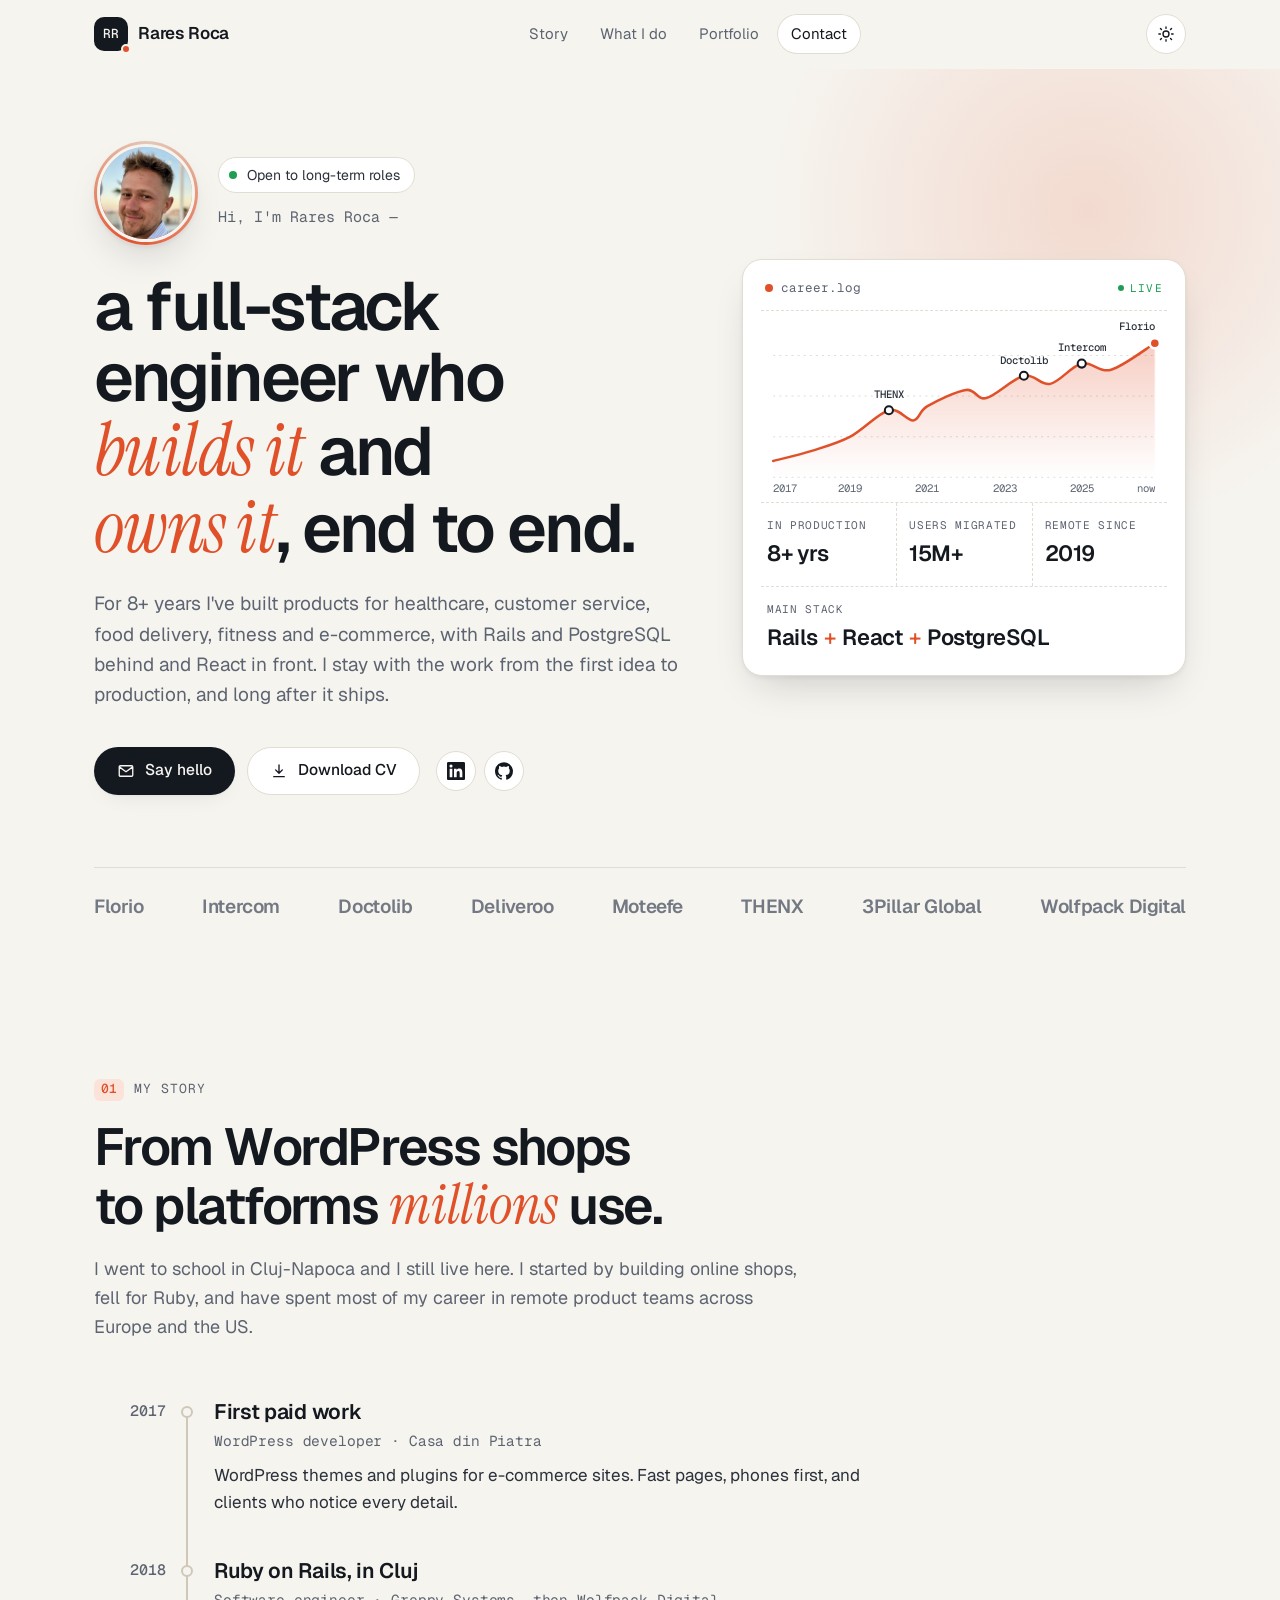
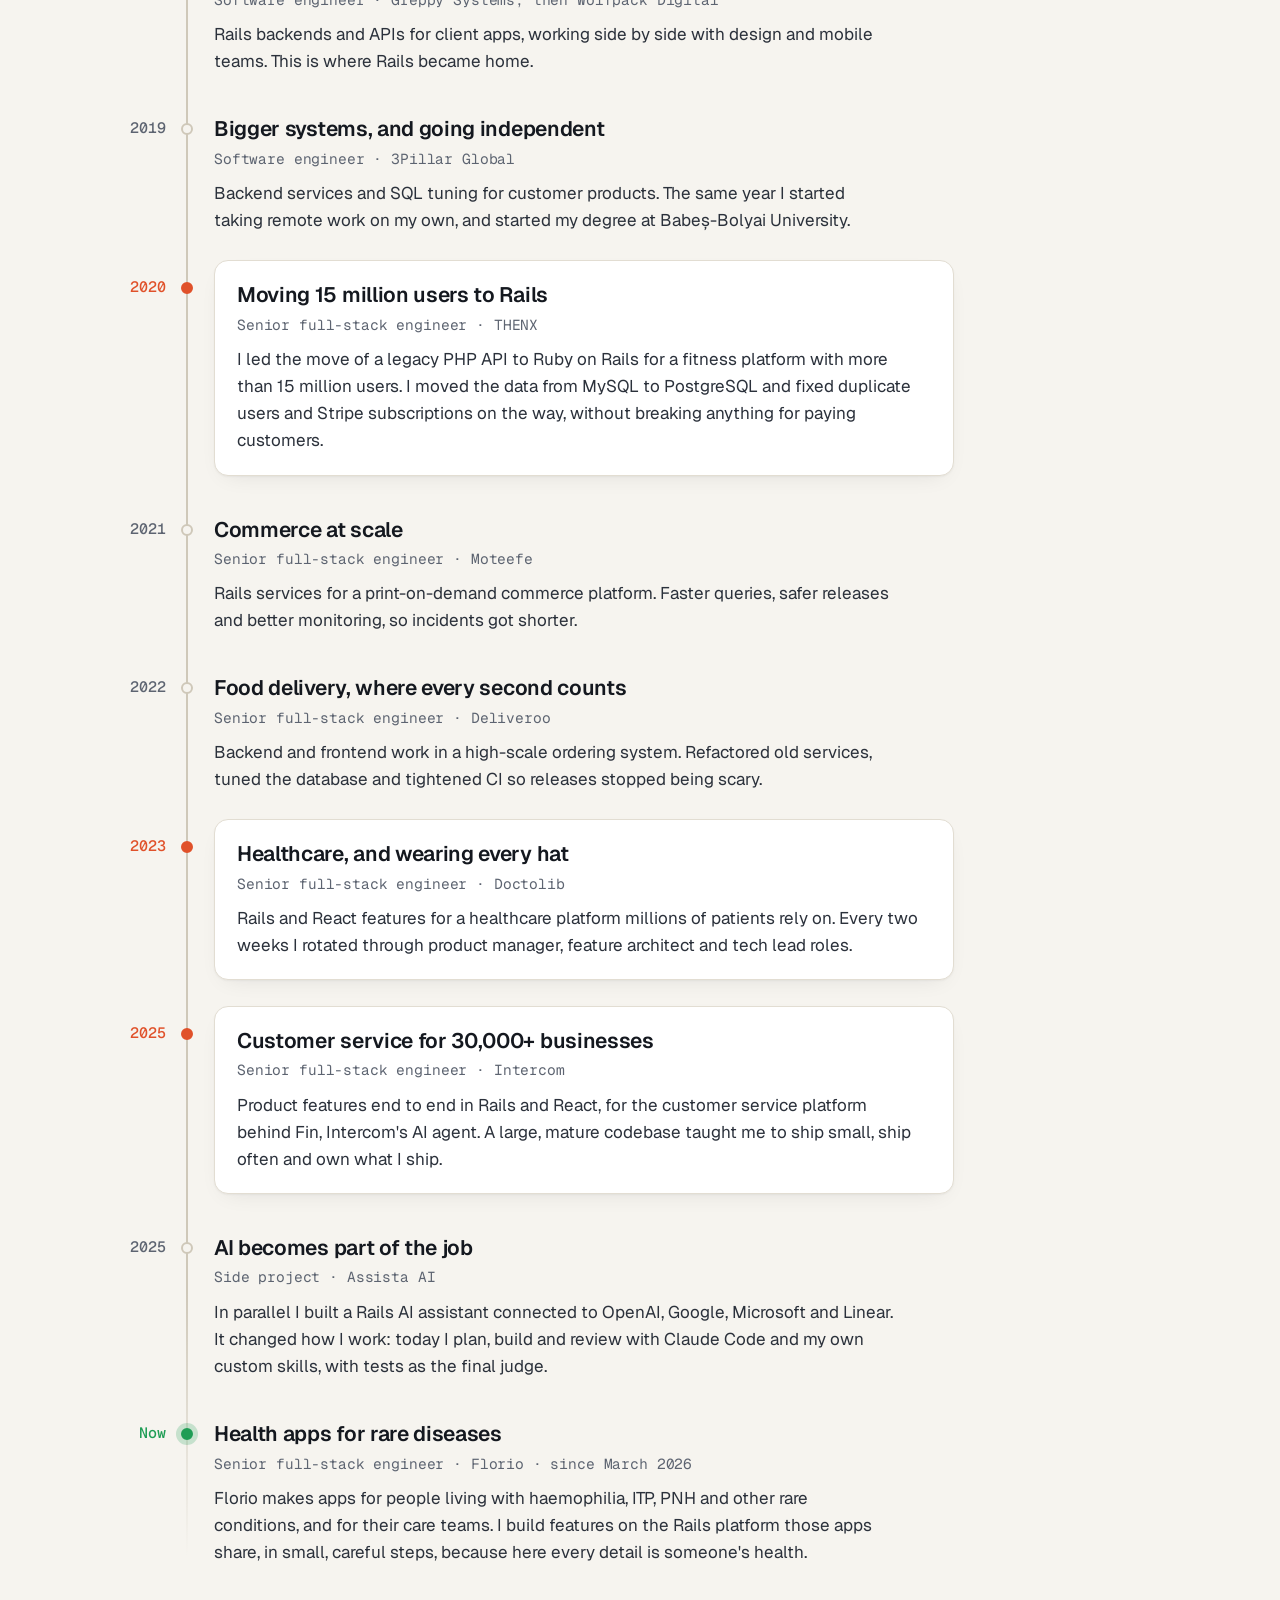
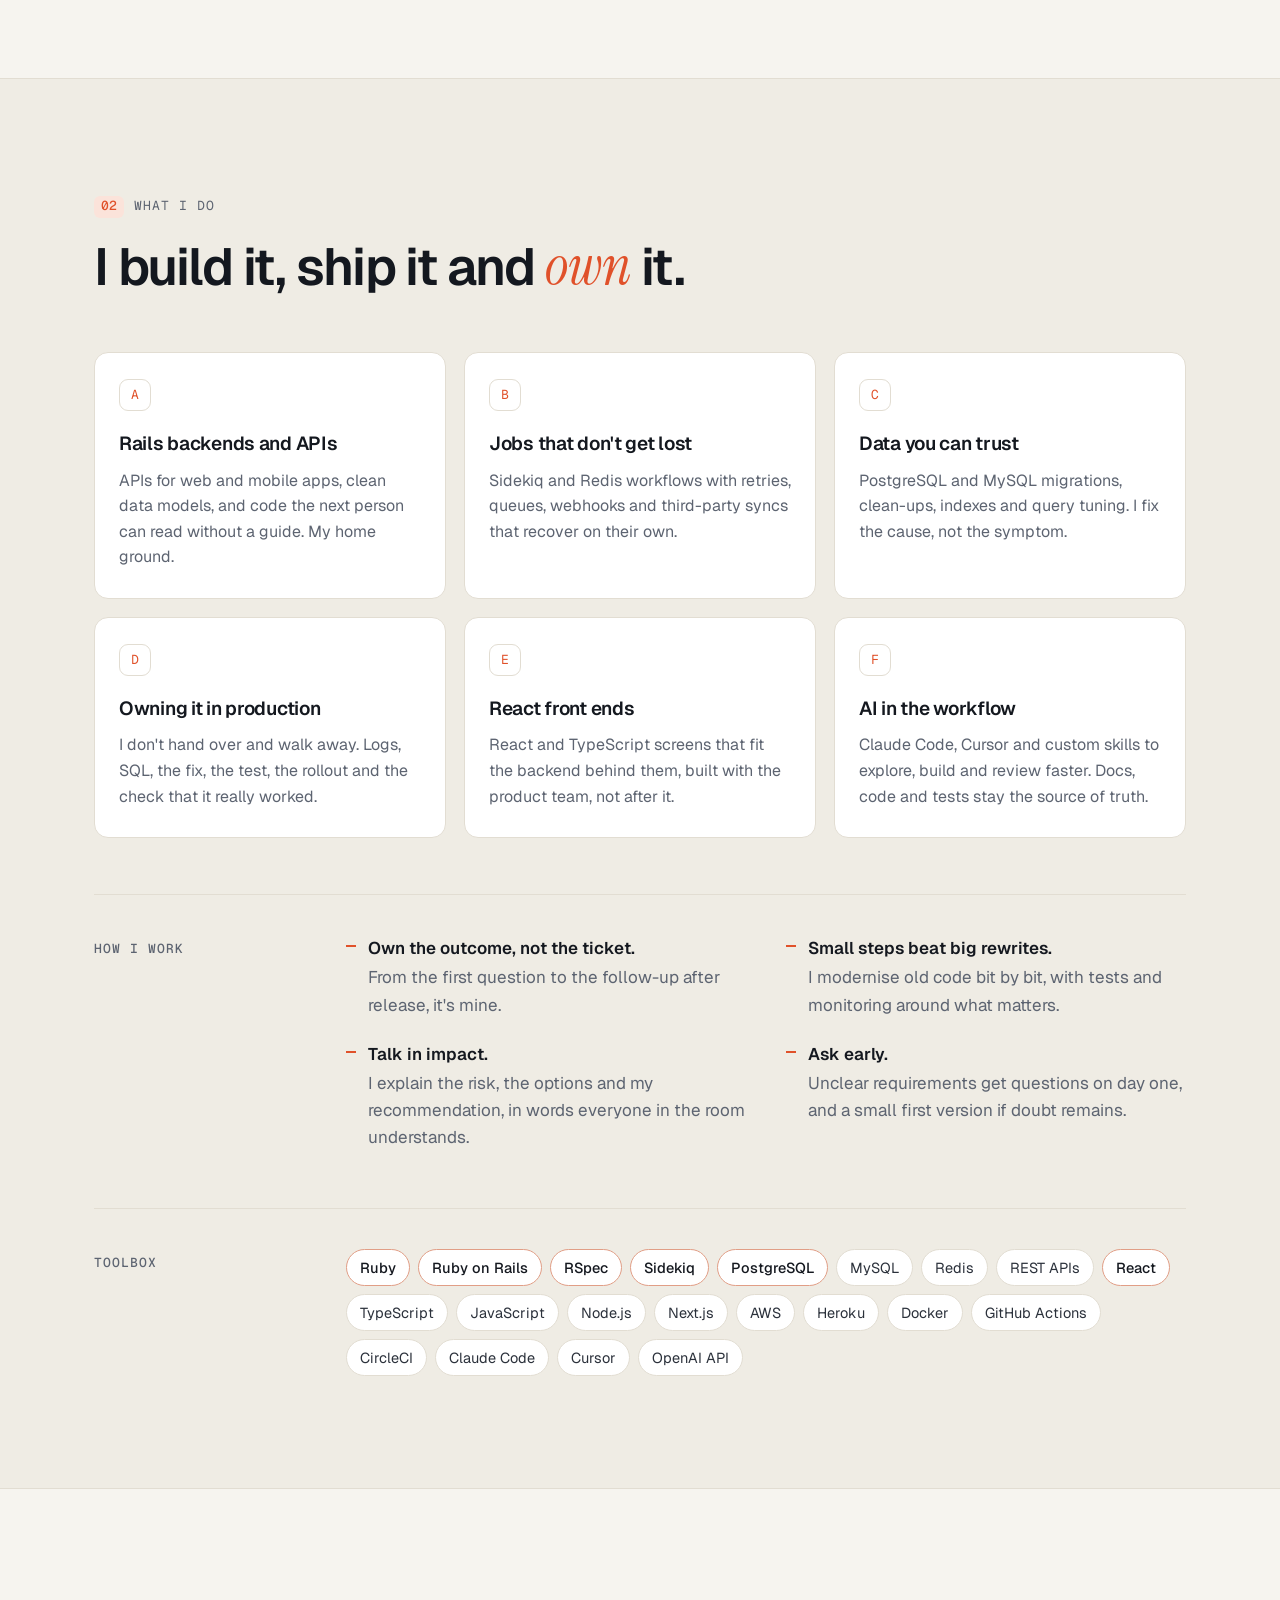
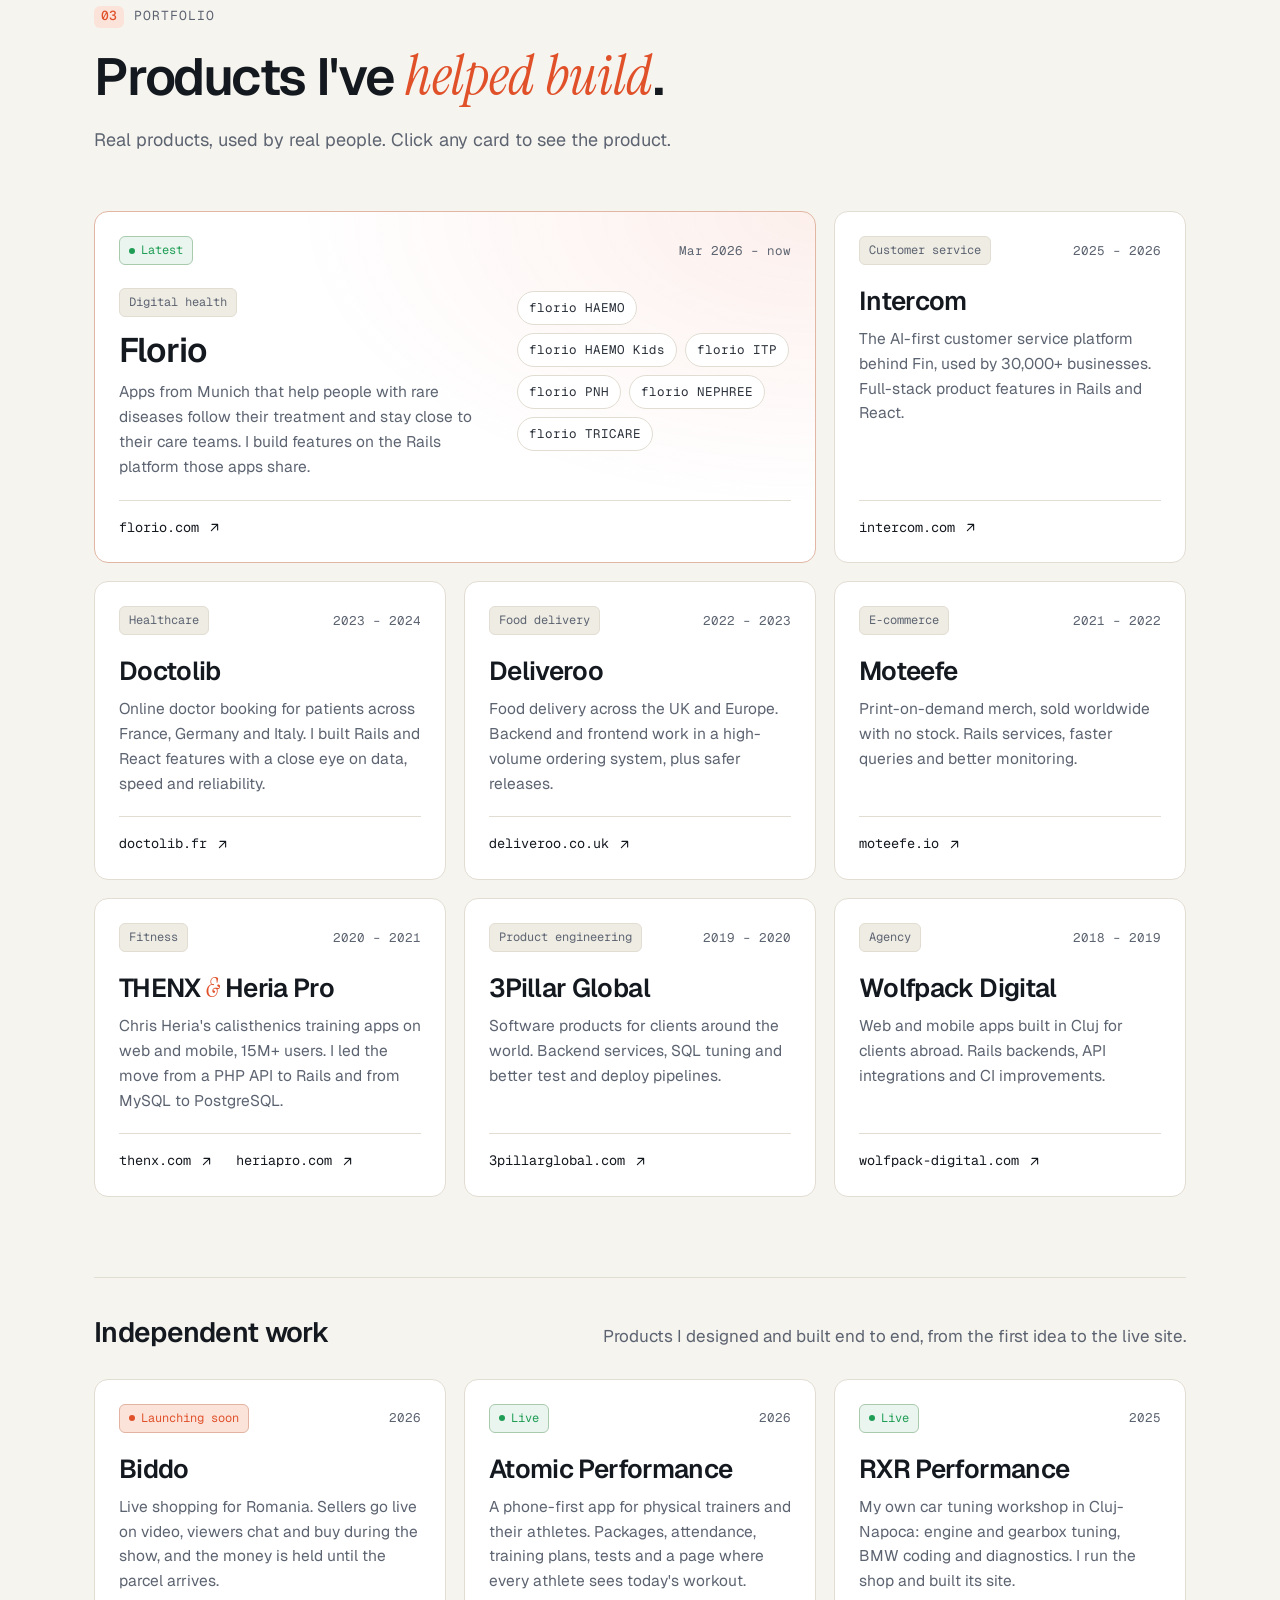
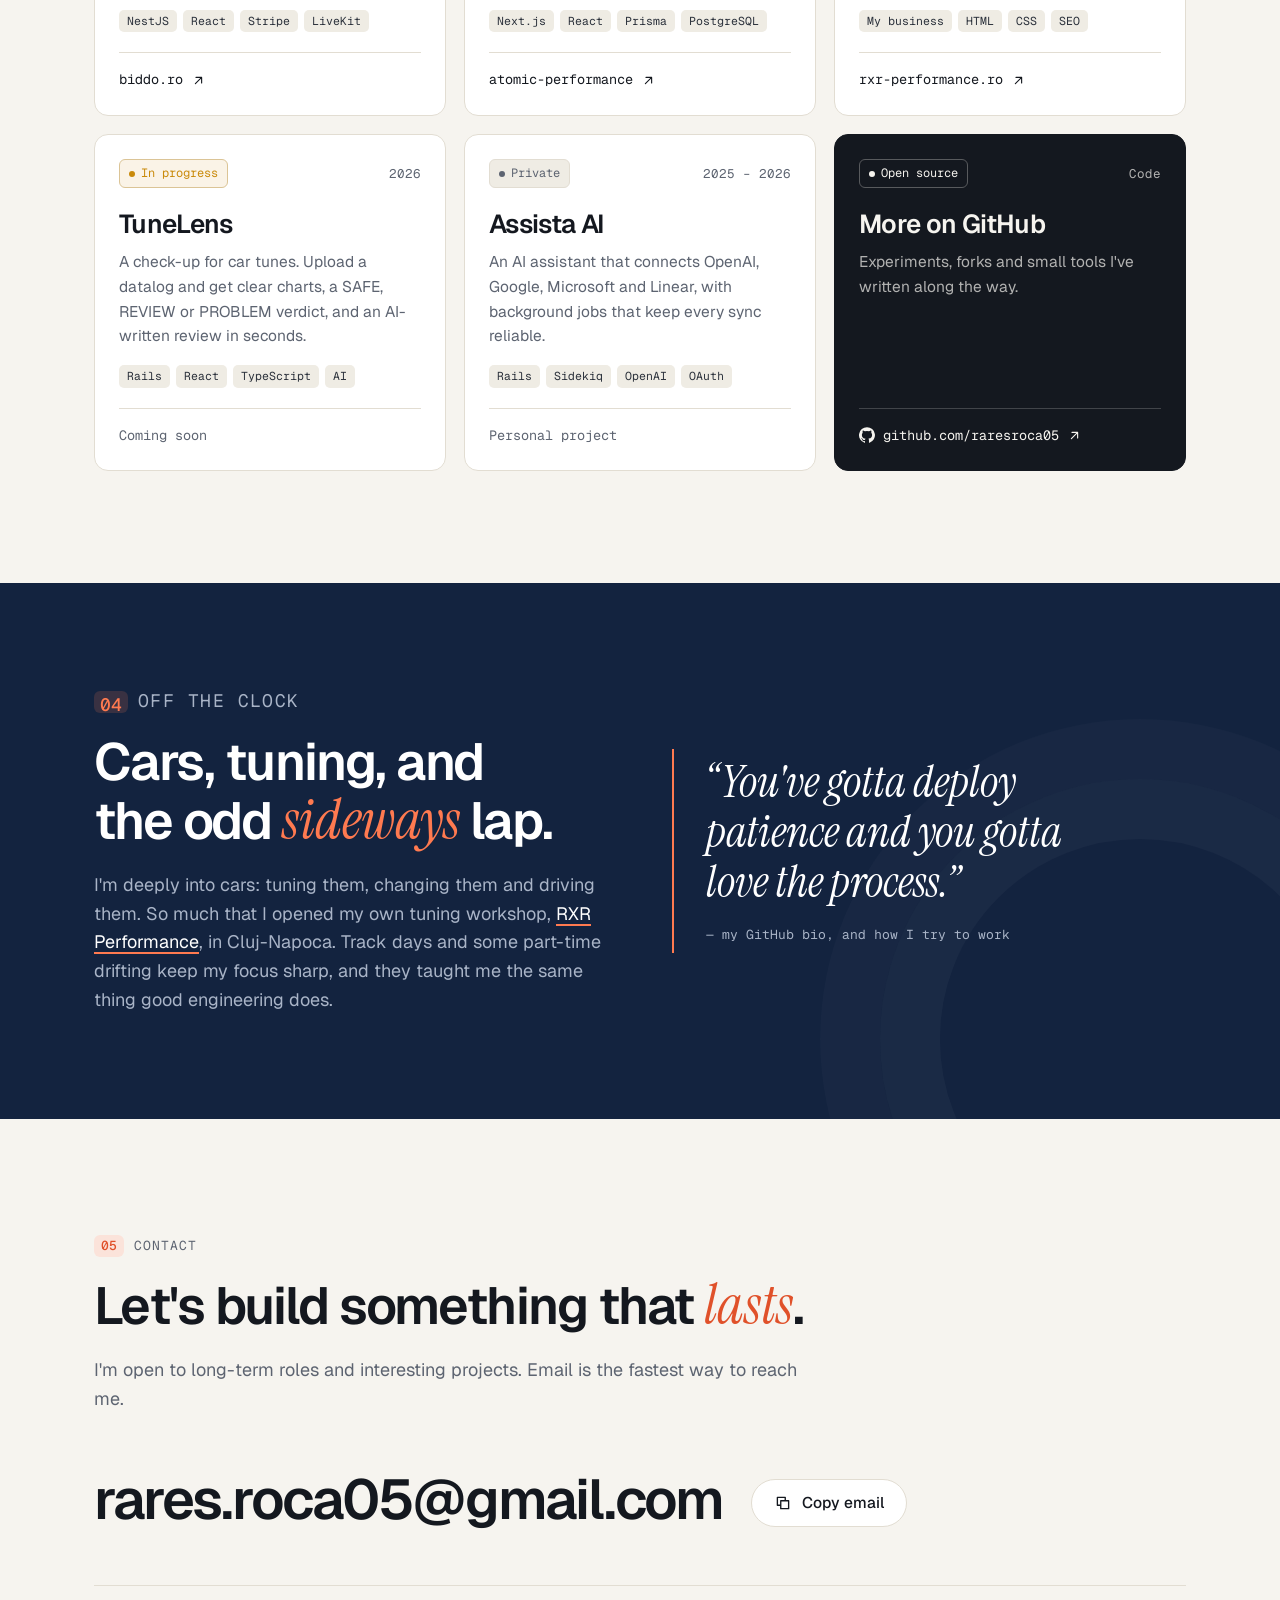
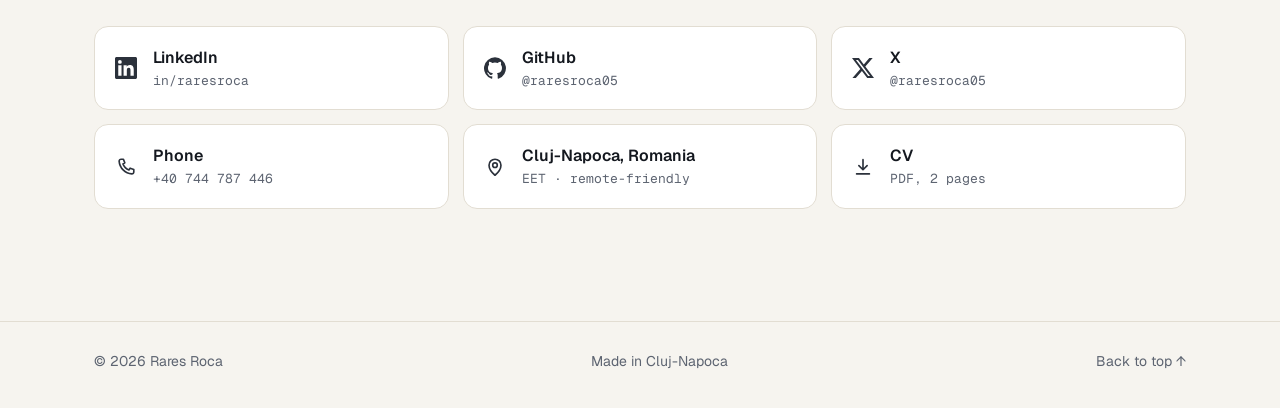
==== commit 72e5671d: "latest" ====
--- a/index.html
+++ b/index.html
@@ -3,16 +3,16 @@
 <head>
   <meta charset="utf-8">
   <meta name="viewport" content="width=device-width, initial-scale=1">
-  <title>Rares Roca — Senior Backend Engineer</title>
-  <meta name="description" content="Rares Roca is a senior backend engineer in Cluj-Napoca, Romania. 8+ years building Ruby on Rails, PostgreSQL and Sidekiq systems for Doctolib, Deliveroo, THENX and Moteefe.">
+  <title>Rares Roca — Senior Full-Stack Engineer</title>
+  <meta name="description" content="Rares Roca is a senior full-stack engineer in Cluj-Napoca, Romania. He builds products with Rails, React and PostgreSQL and owns them end to end, for teams like Florio, Intercom, Doctolib, Deliveroo and THENX.">
   <meta name="author" content="Rares Roca">
   <link rel="canonical" href="https://raresroca.com/">
   <meta name="theme-color" content="#f6f4ef" media="(prefers-color-scheme: light)">
   <meta name="theme-color" content="#0e1116" media="(prefers-color-scheme: dark)">
   <meta property="og:type" content="profile">
   <meta property="og:url" content="https://raresroca.com/">
-  <meta property="og:title" content="Rares Roca — Senior Backend Engineer">
-  <meta property="og:description" content="I build Rails backends that keep working when it matters. 8+ years, 15M+ users, remote since 2019.">
+  <meta property="og:title" content="Rares Roca — Senior Full-Stack Engineer">
+  <meta property="og:description" content="I build products with Rails, React and PostgreSQL, and I own them end to end. 8+ years, 15M+ users, remote since 2019.">
   <meta property="og:image" content="https://raresroca.com/og-image.png">
   <meta property="og:image:width" content="1200">
   <meta property="og:image:height" content="630">
@@ -20,8 +20,8 @@
   <meta property="profile:last_name" content="Roca">
   <meta name="twitter:card" content="summary_large_image">
   <meta name="twitter:site" content="@raresroca05">
-  <meta name="twitter:title" content="Rares Roca — Senior Backend Engineer">
-  <meta name="twitter:description" content="I build Rails backends that keep working when it matters.">
+  <meta name="twitter:title" content="Rares Roca — Senior Full-Stack Engineer">
+  <meta name="twitter:description" content="I build products with Rails, React and PostgreSQL, and I own them end to end.">
   <meta name="twitter:image" content="https://raresroca.com/og-image.png">
   <link rel="icon" href="favicon.svg" type="image/svg+xml">
   <link rel="apple-touch-icon" href="apple-touch-icon.png">
@@ -44,10 +44,12 @@
     "@type": "Person",
     "name": "Rares Roca",
     "url": "https://raresroca.com/",
-    "jobTitle": "Senior Backend Engineer",
+    "image": "https://raresroca.com/rares-roca.jpg",
+    "jobTitle": "Senior Full-Stack Engineer",
+    "worksFor": { "@type": "Organization", "name": "Florio", "url": "https://florio.com" },
     "address": { "@type": "PostalAddress", "addressLocality": "Cluj-Napoca", "addressCountry": "RO" },
     "alumniOf": { "@type": "CollegeOrUniversity", "name": "Babeș-Bolyai University" },
-    "knowsAbout": ["Ruby on Rails", "Ruby", "PostgreSQL", "Redis", "Sidekiq", "React", "TypeScript", "AWS", "Docker"],
+    "knowsAbout": ["Ruby on Rails", "React", "PostgreSQL", "Ruby", "TypeScript", "Redis", "Sidekiq", "AWS", "Docker"],
     "sameAs": [
       "https://www.linkedin.com/in/raresroca/",
       "https://github.com/raresroca05",
@@ -101,10 +103,15 @@
     <section class="hero">
       <div class="wrap hero-grid">
         <div class="hero-copy">
-          <p class="status"><span class="pulse"></span>Open to long-term roles</p>
-          <p class="hello">Hi, I'm Rares Roca —</p>
-          <h1>a backend engineer who <em>owns the outcome</em>, not just the ticket.</h1>
-          <p class="lead">For 8+ years I've built and run production systems for healthcare, food delivery, fitness and e-commerce products. Mostly Ruby on Rails, PostgreSQL, Redis and Sidekiq, with React when the job needs it.</p>
+          <div class="intro">
+            <span class="avatar"><img src="rares-roca.jpg" alt="Rares Roca smiling outdoors at sunset" width="96" height="96"></span>
+            <div>
+              <p class="status"><span class="pulse"></span>Open to long-term roles</p>
+              <p class="hello">Hi, I'm Rares Roca —</p>
+            </div>
+          </div>
+          <h1>a full-stack engineer who <em>builds it</em> and <em>owns it</em>, end to end.</h1>
+          <p class="lead">For 8+ years I've built products for healthcare, customer service, food delivery, fitness and e-commerce, with Rails and PostgreSQL behind and React in front. I stay with the work from the first idea to production, and long after it ships.</p>
           <div class="cta-row">
             <a class="btn btn-primary" href="mailto:rares.roca05@gmail.com"><svg class="i"><use href="#i-mail"/></svg>Say hello</a>
             <a class="btn btn-ghost" href="rares-roca-cv.pdf" download><svg class="i"><use href="#i-download"/></svg>Download CV</a>
@@ -121,7 +128,7 @@
             <span class="tm-live">live</span>
           </div>
           <svg class="tm-chart" viewBox="0 0 400 168" role="img" aria-labelledby="tm-title">
-            <title id="tm-title">Career line from my first job in 2017 to today, with THENX in 2020 and Doctolib in 2023 marked</title>
+            <title id="tm-title">Career line from my first job in 2017 to today, with THENX, Doctolib, Intercom and Florio marked</title>
             <defs>
               <linearGradient id="tm-fill" x1="0" y1="0" x2="0" y2="1">
                 <stop offset="0" stop-color="var(--accent)" stop-opacity=".28"/>
@@ -134,36 +141,40 @@
               <line x1="12" y1="110" x2="388" y2="110"/>
               <line x1="12" y1="150" x2="388" y2="150"/>
             </g>
-            <path class="tm-area" d="M12,132 C20.3,129.0 45.3,119.3 62,114 C78.7,108.7 97.0,107.3 112,100 C127.0,92.7 141.3,72.7 152,70 C162.7,67.3 166.0,85.3 176,84 C186.0,82.7 199.3,68.3 212,62 C224.7,55.7 241.3,46.7 252,46 C262.7,45.3 266.0,60.3 276,58 C286.0,55.7 300.3,35.0 312,32 C323.7,29.0 333.3,42.7 346,40 C358.7,37.3 381.0,20.0 388,16 L388,150 L12,150 Z"/>
-            <path class="tm-line" pathLength="1" d="M12,132 C20.3,129.0 45.3,119.3 62,114 C78.7,108.7 97.0,107.3 112,100 C127.0,92.7 141.3,72.7 152,70 C162.7,67.3 166.0,85.3 176,84 C186.0,82.7 199.3,68.3 212,62 C224.7,55.7 241.3,46.7 252,46 C262.7,45.3 266.0,60.3 276,58 C286.0,55.7 300.3,35.0 312,32 C323.7,29.0 333.3,42.7 346,40 C358.7,37.3 381.0,20.0 388,16"/>
+            <path class="tm-area" d="M12,134 C18.3,132.3 37.3,128.0 50,124 C62.7,120.0 75.3,116.7 88,110 C100.7,103.3 115.7,86.7 126,84 C136.3,81.3 143.7,94.7 150,94 C156.3,93.3 155.3,85.0 164,80 C172.7,75.0 192.3,65.3 202,64 C211.7,62.7 212.5,74.3 222,72 C231.5,69.7 248.5,52.3 259,50 C269.5,47.7 275.5,60.0 285,58 C294.5,56.0 306.0,40.3 316,38 C326.0,35.7 333.0,47.3 345,44 C357.0,40.7 380.8,22.3 388,18 L388,150 L12,150 Z"/>
+            <path class="tm-line" pathLength="1" d="M12,134 C18.3,132.3 37.3,128.0 50,124 C62.7,120.0 75.3,116.7 88,110 C100.7,103.3 115.7,86.7 126,84 C136.3,81.3 143.7,94.7 150,94 C156.3,93.3 155.3,85.0 164,80 C172.7,75.0 192.3,65.3 202,64 C211.7,62.7 212.5,74.3 222,72 C231.5,69.7 248.5,52.3 259,50 C269.5,47.7 275.5,60.0 285,58 C294.5,56.0 306.0,40.3 316,38 C326.0,35.7 333.0,47.3 345,44 C357.0,40.7 380.8,22.3 388,18"/>
             <g class="tm-marks">
-              <circle cx="152" cy="70" r="4"/>
-              <text x="152" y="58" text-anchor="middle">THENX</text>
-              <circle cx="252" cy="46" r="4"/>
-              <text x="252" y="34" text-anchor="middle">Deliveroo</text>
-              <circle cx="312" cy="32" r="4"/>
-              <text x="312" y="20" text-anchor="middle">Doctolib</text>
-              <circle class="tm-now" cx="388" cy="16" r="5"/>
+              <circle cx="126" cy="84" r="4"/>
+              <text x="126" y="72" text-anchor="middle">THENX</text>
+              <circle cx="259" cy="50" r="4"/>
+              <text x="259" y="38" text-anchor="middle">Doctolib</text>
+              <circle cx="316" cy="38" r="4"/>
+              <text x="316" y="26" text-anchor="middle">Intercom</text>
+              <circle class="tm-now" cx="388" cy="18" r="5"/>
+              <text x="388" y="5" text-anchor="end">Florio</text>
             </g>
             <g class="tm-axis">
               <text x="12" y="165">2017</text>
-              <text x="112" y="165" text-anchor="middle">2019</text>
-              <text x="212" y="165" text-anchor="middle">2021</text>
-              <text x="312" y="165" text-anchor="middle">2023</text>
+              <text x="88" y="165" text-anchor="middle">2019</text>
+              <text x="164" y="165" text-anchor="middle">2021</text>
+              <text x="240" y="165" text-anchor="middle">2023</text>
+              <text x="316" y="165" text-anchor="middle">2025</text>
               <text x="388" y="165" text-anchor="end">now</text>
             </g>
           </svg>
           <dl class="tm-read">
             <div><dt>In production</dt><dd>8+ yrs</dd></div>
             <div><dt>Users migrated</dt><dd>15M+</dd></div>
-            <div><dt>Main stack</dt><dd>Rails · Postgres</dd></div>
             <div><dt>Remote since</dt><dd>2019</dd></div>
+            <div class="tm-wide"><dt>Main stack</dt><dd>Rails <span>+</span> React <span>+</span> PostgreSQL</dd></div>
           </dl>
         </figure>
       </div>
 
       <div class="wrap">
         <ul class="logo-strip" aria-label="Companies I've worked with">
+          <li>Florio</li>
+          <li>Intercom</li>
           <li>Doctolib</li>
           <li>Deliveroo</li>
           <li>Moteefe</li>
@@ -239,20 +250,28 @@
               <p>Rails and React features for a healthcare platform millions of patients rely on. Every two weeks I rotated through product manager, feature architect and tech lead roles.</p>
             </div>
           </li>
+          <li class="reveal t-highlight">
+            <span class="t-year">2025</span>
+            <div class="t-body">
+              <h3>Customer service for 30,000+ businesses</h3>
+              <p class="t-where">Senior full-stack engineer · Intercom</p>
+              <p>Product features end to end in Rails and React, for the customer service platform behind Fin, Intercom's AI agent. A large, mature codebase taught me to ship small, ship often and own what I ship.</p>
+            </div>
+          </li>
           <li class="reveal">
             <span class="t-year">2025</span>
             <div class="t-body">
               <h3>AI becomes part of the job</h3>
-              <p class="t-where">Personal project · Assista AI</p>
-              <p>I built a Rails AI assistant connected to OpenAI, Google, Microsoft and Linear. It changed how I work: today I plan, build and review with Claude Code and my own custom skills, with tests as the final judge.</p>
+              <p class="t-where">Side project · Assista AI</p>
+              <p>In parallel I built a Rails AI assistant connected to OpenAI, Google, Microsoft and Linear. It changed how I work: today I plan, build and review with Claude Code and my own custom skills, with tests as the final judge.</p>
             </div>
           </li>
           <li class="reveal t-now">
             <span class="t-year">Now</span>
             <div class="t-body">
-              <h3>Independent senior engineer</h3>
-              <p class="t-where">Remote · Cluj-Napoca, Romania</p>
-              <p>Rails, PostgreSQL, background jobs and AI tools I've shaped to fit how I work. I'm looking for a long-term team where I can build things that last.</p>
+              <h3>Health apps for rare diseases</h3>
+              <p class="t-where">Senior full-stack engineer · Florio · since March 2026</p>
+              <p>Florio makes apps for people living with haemophilia, ITP, PNH and other rare conditions, and for their care teams. I build features on the Rails platform those apps share, in small, careful steps, because here every detail is someone's health.</p>
             </div>
           </li>
         </ol>
@@ -263,14 +282,14 @@
       <div class="wrap">
         <header class="section-head reveal">
           <p class="kicker"><span>02</span> What I do</p>
-          <h2>The backend work that keeps a product <em>standing</em>.</h2>
+          <h2>I build it, ship it and <em>own</em> it.</h2>
         </header>
 
         <div class="cards">
           <article class="card reveal">
             <span class="card-num">A</span>
             <h3>Rails backends and APIs</h3>
-            <p>APIs for web and mobile apps, clean data models, and code the next person can read without a guide.</p>
+            <p>APIs for web and mobile apps, clean data models, and code the next person can read without a guide. My home ground.</p>
           </article>
           <article class="card reveal">
             <span class="card-num">B</span>
@@ -284,12 +303,12 @@
           </article>
           <article class="card reveal">
             <span class="card-num">D</span>
-            <h3>Production, end to end</h3>
-            <p>From logs and SQL to the fix, the regression test, the rollout and the check that it really worked.</p>
+            <h3>Owning it in production</h3>
+            <p>I don't hand over and walk away. Logs, SQL, the fix, the test, the rollout and the check that it really worked.</p>
           </article>
           <article class="card reveal">
             <span class="card-num">E</span>
-            <h3>Full-stack when needed</h3>
+            <h3>React front ends</h3>
             <p>React and TypeScript screens that fit the backend behind them, built with the product team, not after it.</p>
           </article>
           <article class="card reveal">
@@ -302,7 +321,7 @@
         <div class="how reveal">
           <h3 class="how-title">How I work</h3>
           <ul class="principles">
-            <li><strong>Own the outcome.</strong> From the first question to the follow-up after release, not just the ticket.</li>
+            <li><strong>Own the outcome, not the ticket.</strong> From the first question to the follow-up after release, it's mine.</li>
             <li><strong>Small steps beat big rewrites.</strong> I modernise old code bit by bit, with tests and monitoring around what matters.</li>
             <li><strong>Talk in impact.</strong> I explain the risk, the options and my recommendation, in words everyone in the room understands.</li>
             <li><strong>Ask early.</strong> Unclear requirements get questions on day one, and a small first version if doubt remains.</li>
@@ -320,7 +339,7 @@
             <li>MySQL</li>
             <li>Redis</li>
             <li>REST APIs</li>
-            <li>React</li>
+            <li class="chip-strong">React</li>
             <li>TypeScript</li>
             <li>JavaScript</li>
             <li>Node.js</li>
@@ -347,6 +366,31 @@
         </header>
 
         <div class="work-grid">
+          <a class="work work-feature reveal" href="https://florio.com" target="_blank" rel="noopener">
+            <div class="work-top"><span class="state state-live">Latest</span><span class="years">Mar 2026 – now</span></div>
+            <div class="feature-body">
+              <div>
+                <span class="tag">Digital health</span>
+                <h3>Florio</h3>
+                <p>Apps from Munich that help people with rare diseases follow their treatment and stay close to their care teams. I build features on the Rails platform those apps share.</p>
+              </div>
+              <ul class="feature-list" aria-label="Florio apps">
+                <li>florio HAEMO</li>
+                <li>florio HAEMO Kids</li>
+                <li>florio ITP</li>
+                <li>florio PNH</li>
+                <li>florio NEPHREE</li>
+                <li>florio TRICARE</li>
+              </ul>
+            </div>
+            <span class="work-link">florio.com<svg class="i"><use href="#i-arrow"/></svg></span>
+          </a>
+          <a class="work reveal" href="https://www.intercom.com" target="_blank" rel="noopener">
+            <div class="work-top"><span class="tag">Customer service</span><span class="years">2025 – 2026</span></div>
+            <h3>Intercom</h3>
+            <p>The AI-first customer service platform behind Fin, used by 30,000+ businesses. Full-stack product features in Rails and React.</p>
+            <span class="work-link">intercom.com<svg class="i"><use href="#i-arrow"/></svg></span>
+          </a>
           <a class="work reveal" href="https://www.doctolib.fr" target="_blank" rel="noopener">
             <div class="work-top"><span class="tag">Healthcare</span><span class="years">2023 – 2024</span></div>
             <h3>Doctolib</h3>
@@ -365,12 +409,15 @@
             <p>Print-on-demand merch, sold worldwide with no stock. Rails services, faster queries and better monitoring.</p>
             <span class="work-link">moteefe.io<svg class="i"><use href="#i-arrow"/></svg></span>
           </a>
-          <a class="work reveal" href="https://thenx.com" target="_blank" rel="noopener">
+          <article class="work work-multi reveal">
             <div class="work-top"><span class="tag">Fitness</span><span class="years">2020 – 2021</span></div>
-            <h3>THENX</h3>
-            <p>Calisthenics training on web and mobile, 15M+ users. I led the move from a PHP API to Rails and from MySQL to PostgreSQL.</p>
-            <span class="work-link">thenx.com<svg class="i"><use href="#i-arrow"/></svg></span>
-          </a>
+            <h3>THENX <span class="amp">&amp;</span> Heria Pro</h3>
+            <p>Chris Heria's calisthenics training apps on web and mobile, 15M+ users. I led the move from a PHP API to Rails and from MySQL to PostgreSQL.</p>
+            <div class="work-links">
+              <a class="work-link" href="https://thenx.com" target="_blank" rel="noopener">thenx.com<svg class="i"><use href="#i-arrow"/></svg></a>
+              <a class="work-link" href="https://heriapro.com" target="_blank" rel="noopener">heriapro.com<svg class="i"><use href="#i-arrow"/></svg></a>
+            </div>
+          </article>
           <a class="work reveal" href="https://www.3pillarglobal.com" target="_blank" rel="noopener">
             <div class="work-top"><span class="tag">Product engineering</span><span class="years">2019 – 2020</span></div>
             <h3>3Pillar Global</h3>
--- a/styles.css
+++ b/styles.css
@@ -275,6 +275,33 @@
   align-items: center;
 }
 
+.intro {
+  display: flex;
+  align-items: center;
+  gap: 20px;
+  margin-bottom: 26px;
+}
+.intro .status { margin-bottom: 12px; }
+.intro .hello { margin-bottom: 0; }
+
+.avatar {
+  flex: none;
+  width: 104px;
+  height: 104px;
+  padding: 3px;
+  border-radius: 50%;
+  background: conic-gradient(from 200deg, var(--accent), color-mix(in srgb, var(--accent) 15%, var(--line)) 45%, var(--accent));
+  box-shadow: var(--shadow-lift);
+}
+.avatar img {
+  display: block;
+  width: 100%;
+  height: 100%;
+  border-radius: 50%;
+  object-fit: cover;
+  border: 3px solid var(--bg);
+}
+
 .status {
   display: inline-flex;
   align-items: center;
@@ -325,7 +352,7 @@
   max-width: 14ch;
   text-wrap: balance;
 }
-h1 em { font-size: 1.08em; letter-spacing: -.01em; }
+h1 em { font-size: 1.08em; letter-spacing: -.01em; white-space: nowrap; }
 
 .lead {
   margin-top: 24px;
@@ -453,15 +480,25 @@
 
 .tm-read {
   display: grid;
-  grid-template-columns: repeat(2, minmax(0, 1fr));
+  grid-template-columns: repeat(3, minmax(0, 1fr));
   border-top: 1px dashed var(--line);
 }
 .tm-read div {
-  padding: 14px 6px;
-}
-.tm-read div:nth-child(odd) { border-right: 1px dashed var(--line); padding-right: 14px; }
-.tm-read div:nth-child(even) { padding-left: 16px; }
-.tm-read div:nth-child(-n+2) { border-bottom: 1px dashed var(--line); }
+  padding: 14px 12px;
+}
+.tm-read div:first-child { padding-left: 6px; }
+.tm-read div + div { border-left: 1px dashed var(--line); }
+.tm-read .tm-wide {
+  grid-column: 1 / -1;
+  border-left: 0;
+  border-top: 1px dashed var(--line);
+  padding-left: 6px;
+}
+.tm-read .tm-wide dd span {
+  color: var(--accent);
+  font-weight: 500;
+  padding: 0 2px;
+}
 .tm-read dt {
   font-family: var(--font-mono);
   font-size: 11px;
@@ -827,6 +864,61 @@
 .work-link .i { width: 15px; height: 15px; transition: transform .2s ease; }
 .work-link .i-lead { width: 16px; height: 16px; }
 .work-link-muted { color: var(--muted); }
+
+.work-feature {
+  grid-column: span 2;
+  background:
+    radial-gradient(120% 140% at 100% 0%, color-mix(in srgb, var(--accent) 9%, transparent), transparent 60%),
+    var(--surface);
+  border-color: color-mix(in srgb, var(--accent) 28%, var(--line));
+}
+a.work-feature:hover { border-color: color-mix(in srgb, var(--accent) 50%, var(--line)); }
+.feature-body {
+  display: grid;
+  grid-template-columns: minmax(0, 1.35fr) minmax(0, 1fr);
+  gap: 28px;
+  flex: 1;
+}
+.feature-body .tag { display: inline-block; margin-bottom: 14px; }
+.feature-body h3 { font-size: 34px; }
+.feature-list {
+  display: flex;
+  flex-wrap: wrap;
+  align-content: flex-start;
+  gap: 8px;
+  padding-top: 4px;
+}
+.feature-list li {
+  font-family: var(--font-mono);
+  font-size: 12.5px;
+  padding: 6px 11px;
+  border-radius: 999px;
+  border: 1px solid var(--line);
+  background: var(--surface);
+  color: var(--ink-soft);
+}
+
+.work h3 .amp {
+  font-family: var(--font-serif);
+  font-style: italic;
+  font-weight: 400;
+  color: var(--accent);
+}
+.work-links {
+  display: flex;
+  flex-wrap: wrap;
+  gap: 4px 22px;
+  margin-top: 20px;
+  padding-top: 16px;
+  border-top: 1px solid var(--line);
+}
+.work-links .work-link {
+  margin: 0;
+  padding: 0;
+  border: 0;
+}
+.work-links .work-link:hover { color: var(--accent); }
+.work-links .work-link:hover .i { transform: translate(2px, -2px); }
 
 .work-gh {
   background: var(--ink);
@@ -1032,6 +1124,9 @@
   .brand-name { display: none; }
   .hero { padding: 40px 0 24px; }
   .status { margin-bottom: 22px; }
+  .intro { gap: 14px; align-items: flex-start; }
+  .avatar { width: 80px; height: 80px; }
+  .intro .status { font-size: 13px; padding: 5px 12px 5px 9px; }
   .cta-row { gap: 10px; }
   .cta-row .btn { flex: 1 1 auto; justify-content: center; }
   .socials { margin-left: 0; }
@@ -1046,6 +1141,9 @@
   .t-highlight .t-body { margin-top: 4px; padding: 18px; }
   .cards, .work-grid, .principles, .contact-grid { grid-template-columns: minmax(0, 1fr); }
   .work { min-height: 0; }
+  .work-feature { grid-column: auto; }
+  .feature-body { grid-template-columns: minmax(0, 1fr); gap: 18px; }
+  .feature-body h3 { font-size: 28px; }
   .sub-head { margin-top: 56px; }
   .offclock { padding: 80px 0; }
   .quote { padding-left: 20px; }
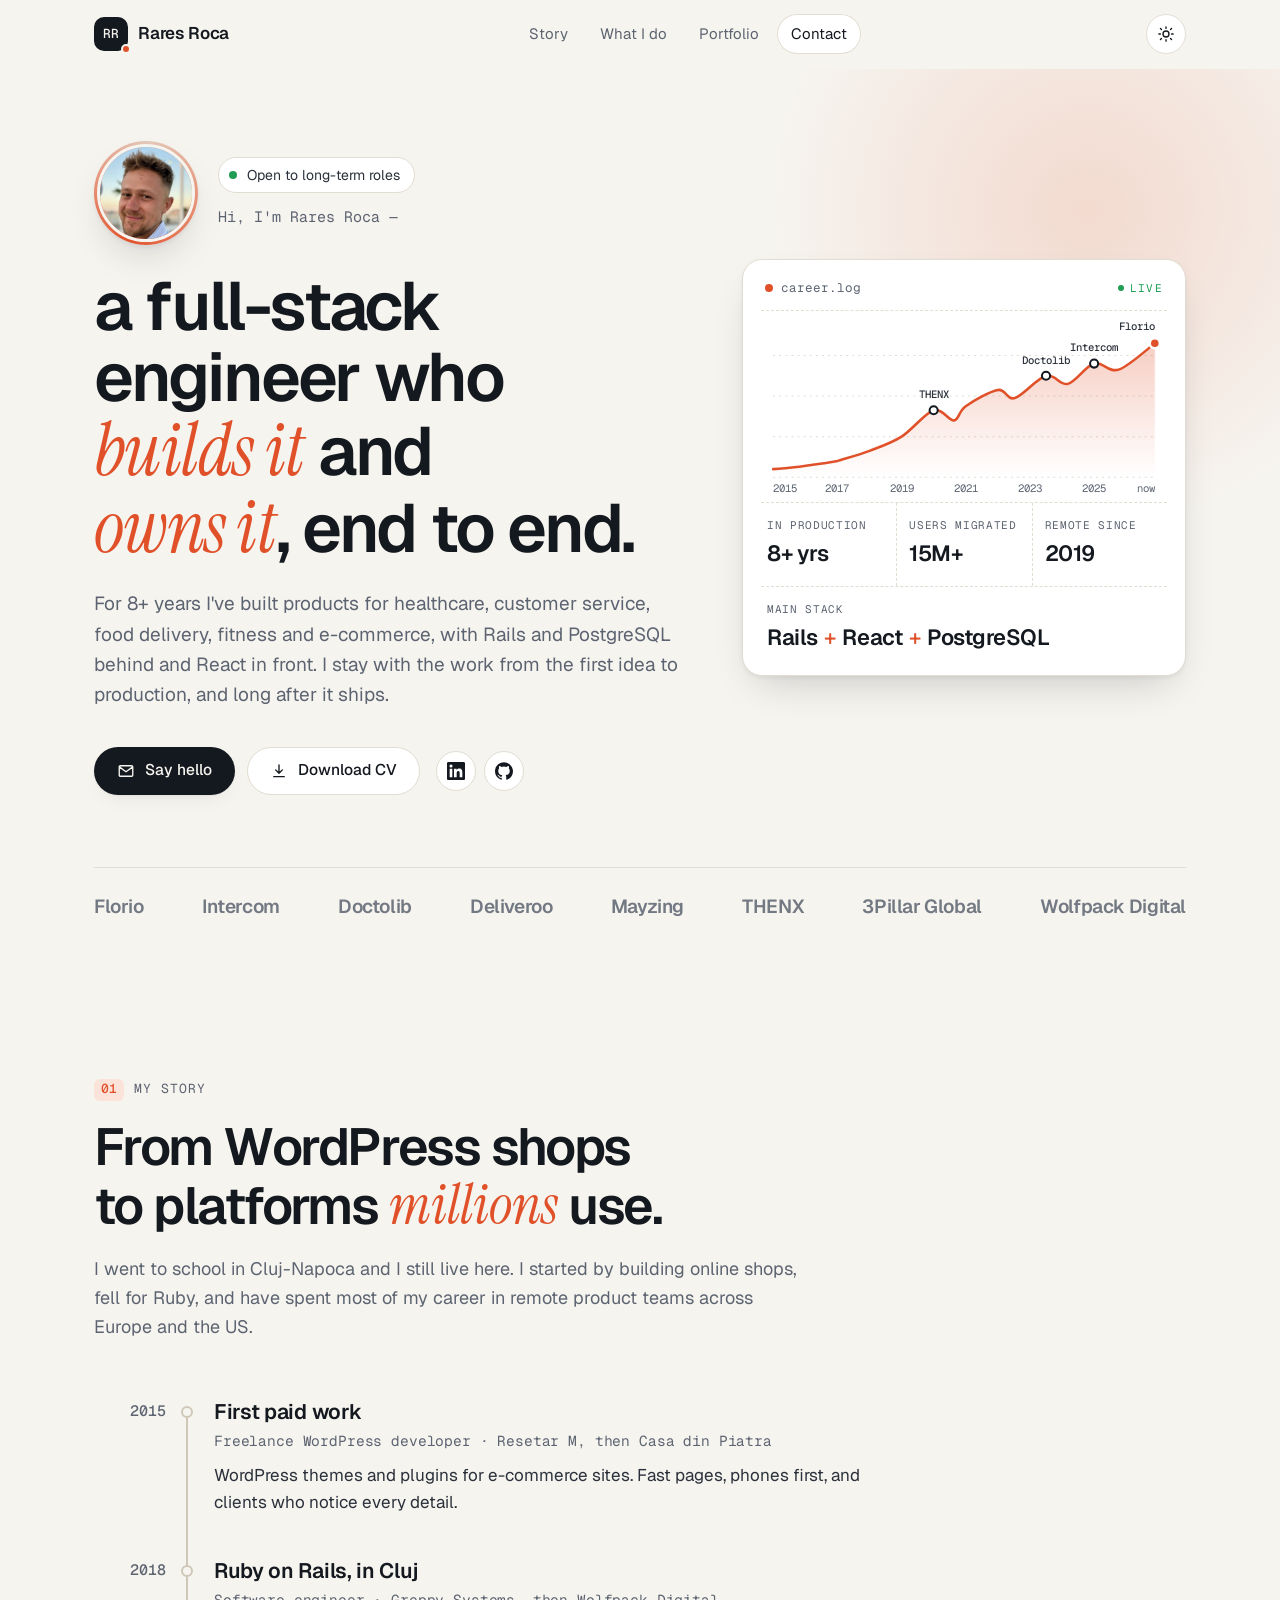
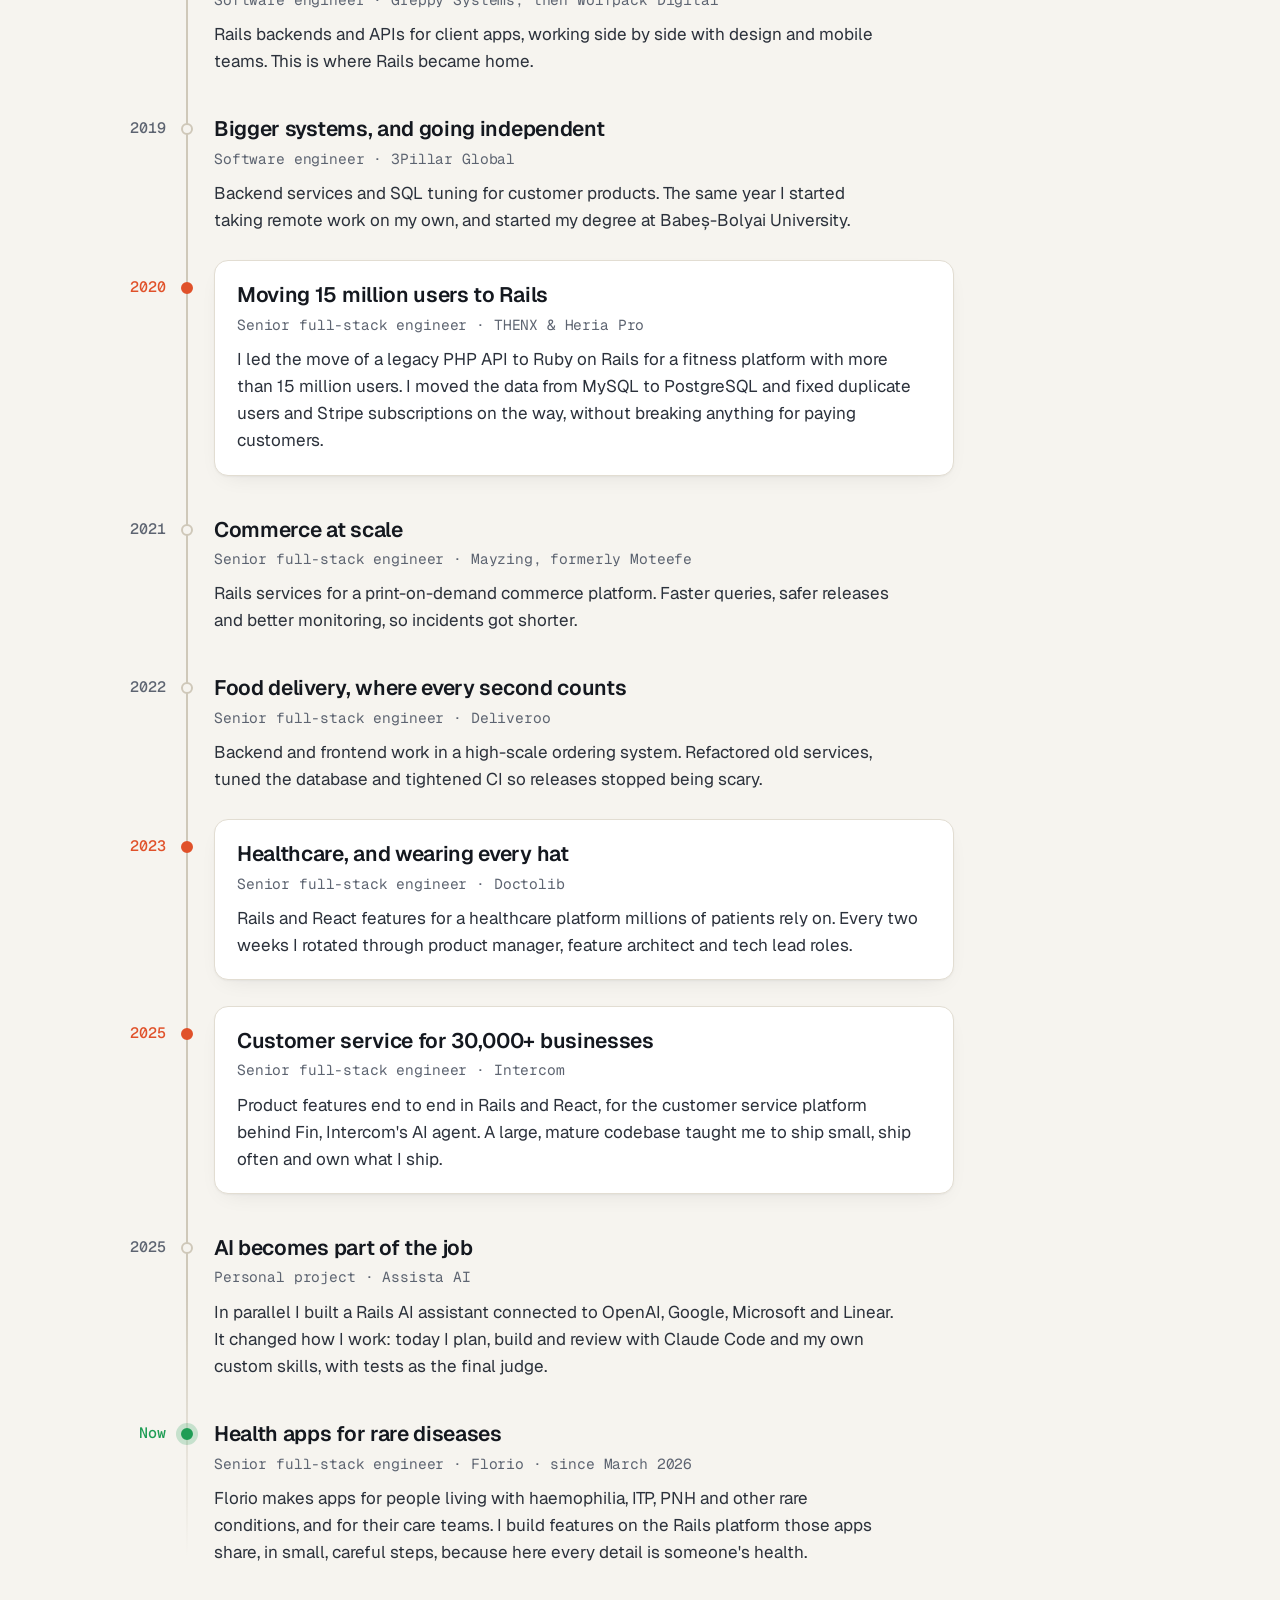
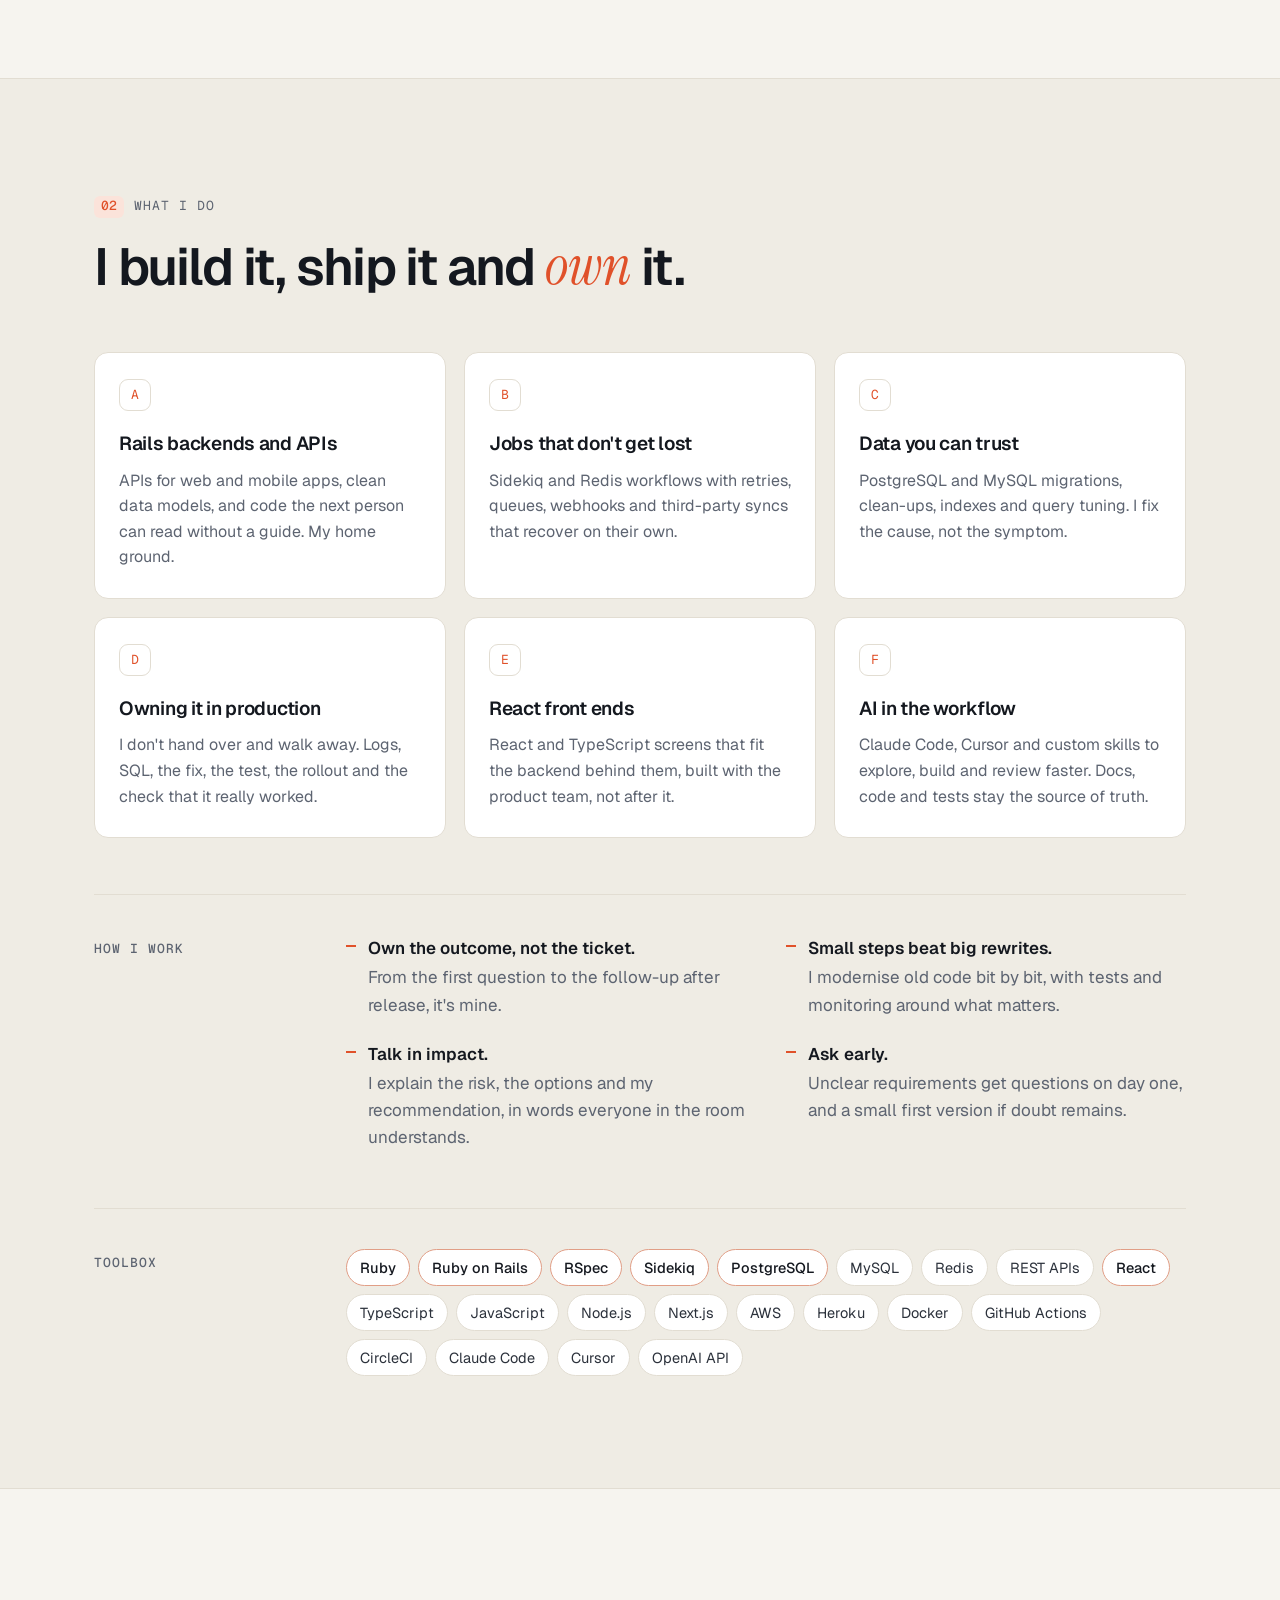
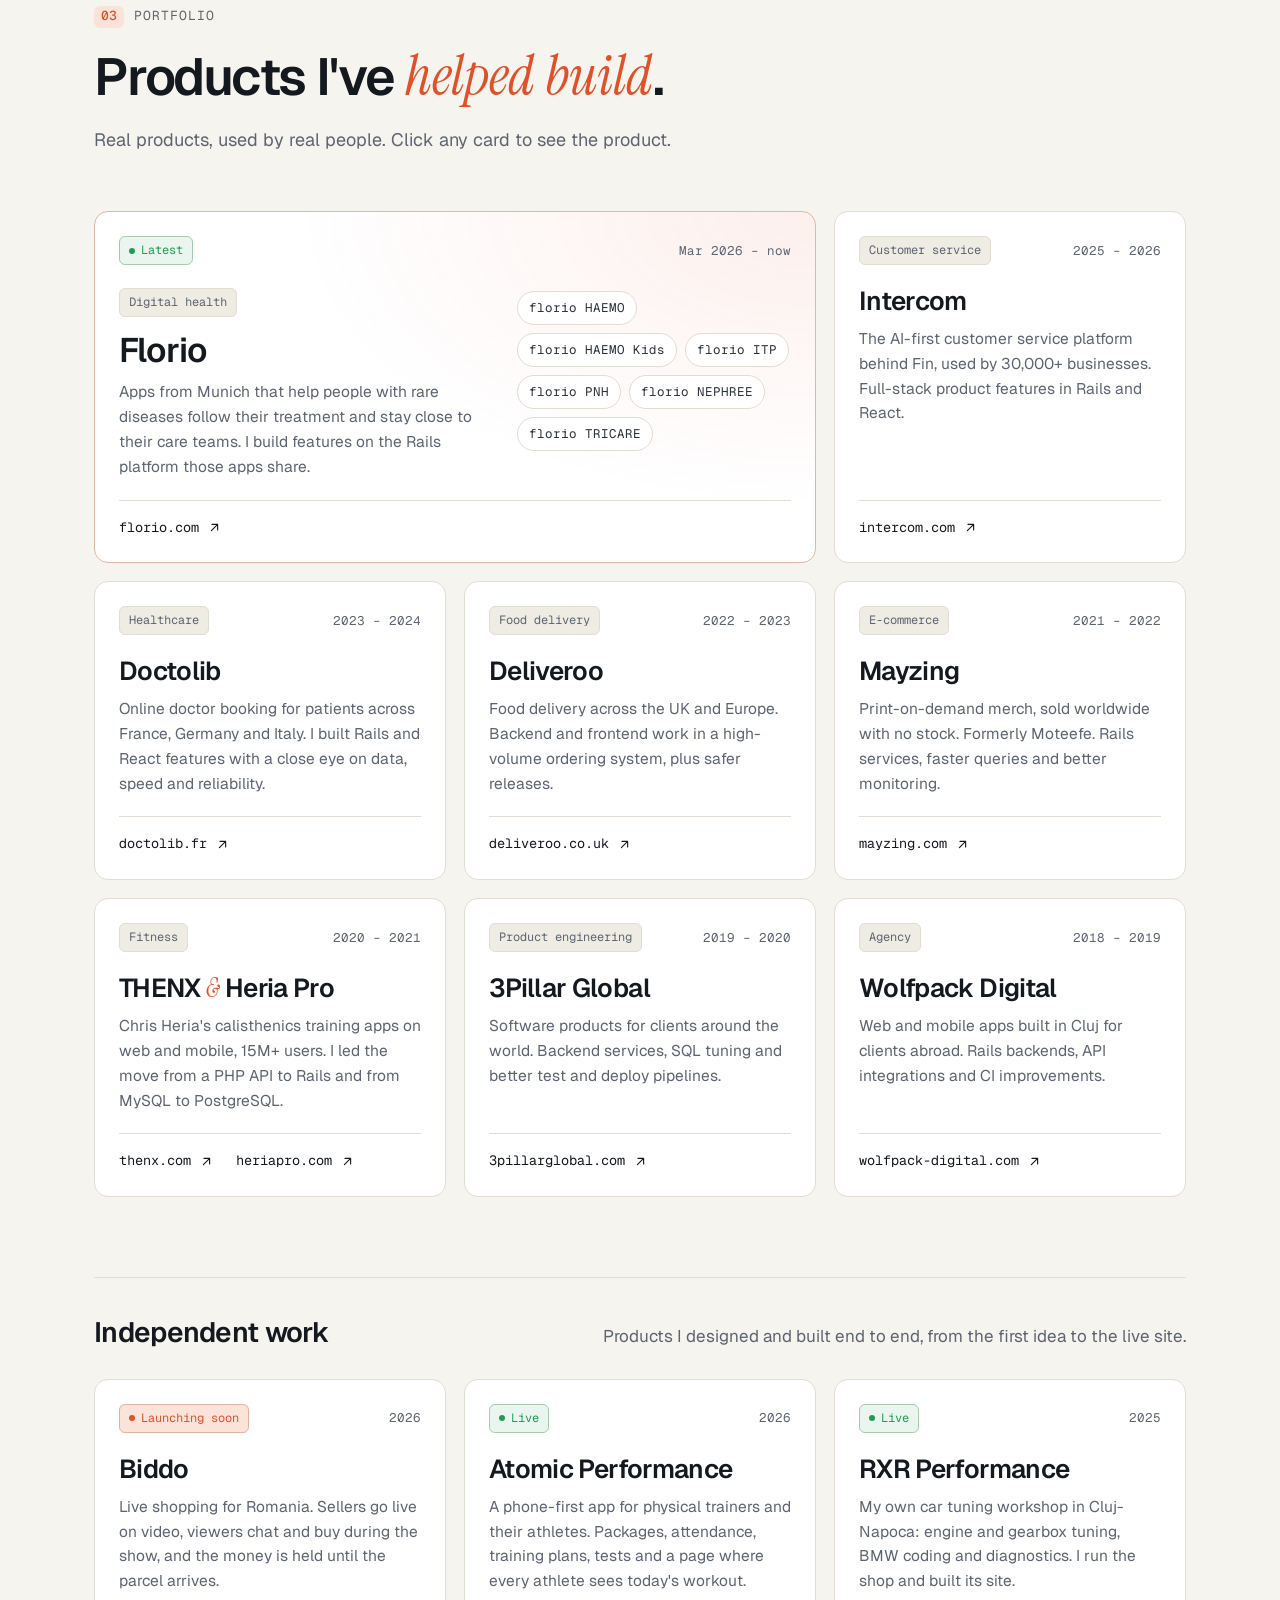
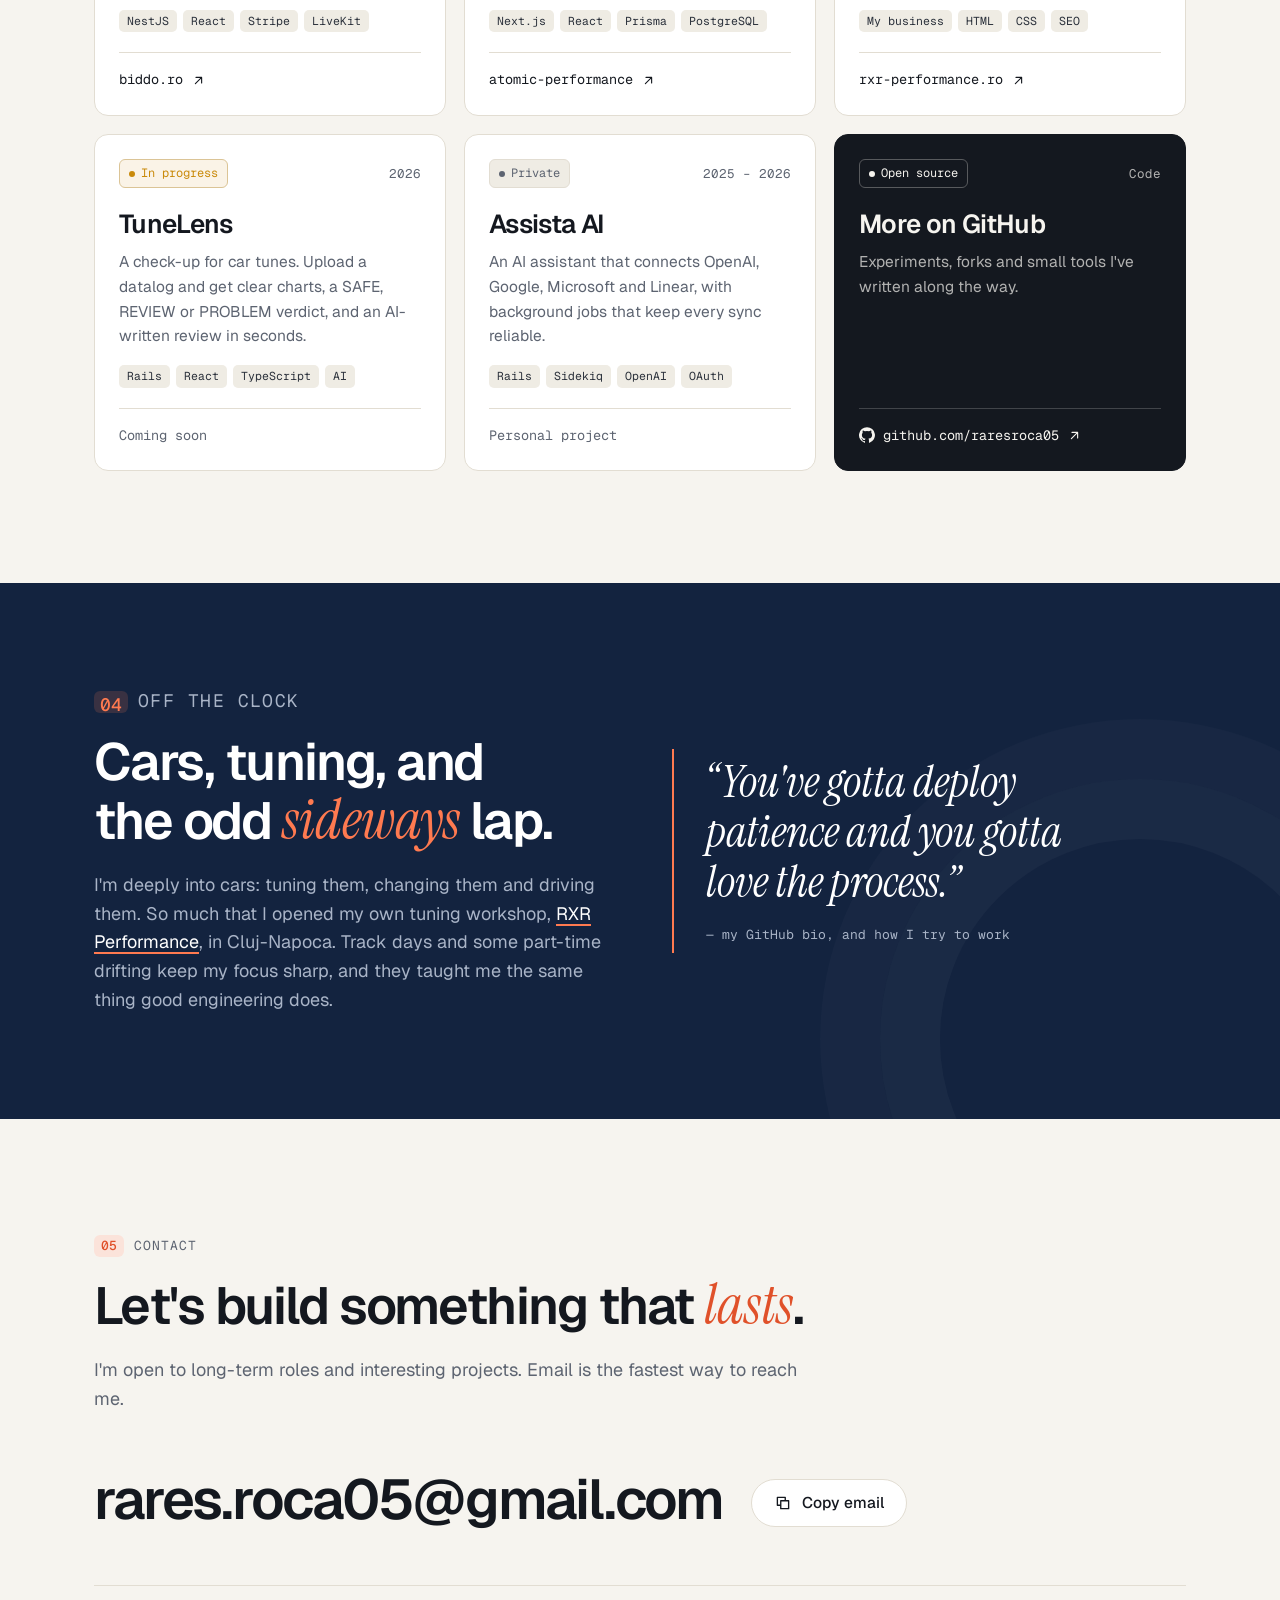
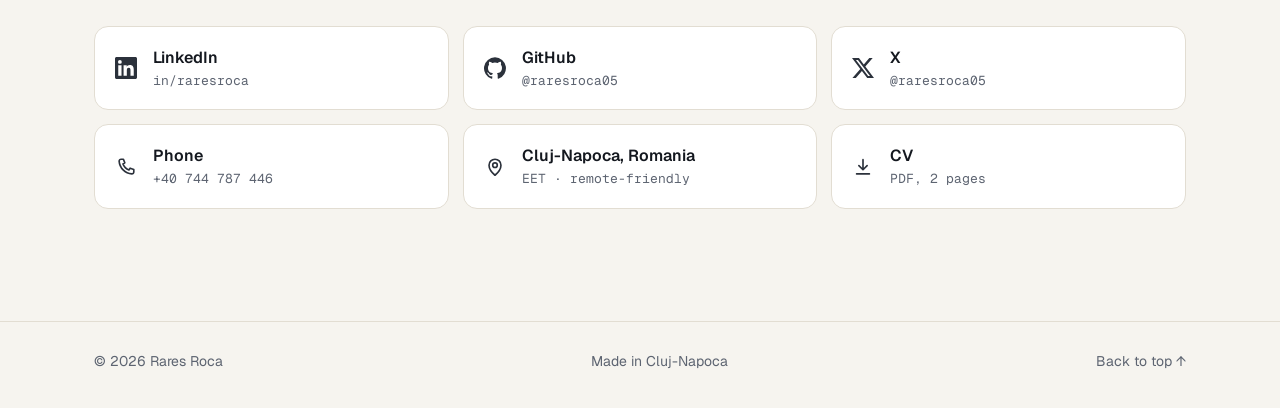
==== commit 7afaf2be: "fix: align site story with CV and LinkedIn, rename Moteefe to Mayzing" ====
--- a/index.html
+++ b/index.html
@@ -4,7 +4,7 @@
   <meta charset="utf-8">
   <meta name="viewport" content="width=device-width, initial-scale=1">
   <title>Rares Roca — Senior Full-Stack Engineer</title>
-  <meta name="description" content="Rares Roca is a senior full-stack engineer in Cluj-Napoca, Romania. He builds products with Rails, React and PostgreSQL and owns them end to end, for teams like Florio, Intercom, Doctolib, Deliveroo and THENX.">
+  <meta name="description" content="Rares Roca, senior full-stack engineer in Cluj-Napoca, Romania. I build products with Rails, React and PostgreSQL and own them end to end, for teams like Florio, Intercom, Doctolib, Deliveroo and THENX.">
   <meta name="author" content="Rares Roca">
   <link rel="canonical" href="https://raresroca.com/">
   <meta name="theme-color" content="#f6f4ef" media="(prefers-color-scheme: light)">
@@ -122,13 +122,13 @@
           </div>
         </div>
 
-        <figure class="telemetry" aria-label="My career as a climbing line, from 2017 to today">
+        <figure class="telemetry" aria-label="My career as a climbing line, from 2015 to today">
           <div class="tm-head">
             <span class="tm-file"><span class="tm-dot"></span>career.log</span>
             <span class="tm-live">live</span>
           </div>
           <svg class="tm-chart" viewBox="0 0 400 168" role="img" aria-labelledby="tm-title">
-            <title id="tm-title">Career line from my first job in 2017 to today, with THENX, Doctolib, Intercom and Florio marked</title>
+            <title id="tm-title">Career line from my first paid work in 2015 to today, with THENX, Doctolib, Intercom and Florio marked</title>
             <defs>
               <linearGradient id="tm-fill" x1="0" y1="0" x2="0" y2="1">
                 <stop offset="0" stop-color="var(--accent)" stop-opacity=".28"/>
@@ -141,24 +141,25 @@
               <line x1="12" y1="110" x2="388" y2="110"/>
               <line x1="12" y1="150" x2="388" y2="150"/>
             </g>
-            <path class="tm-area" d="M12,134 C18.3,132.3 37.3,128.0 50,124 C62.7,120.0 75.3,116.7 88,110 C100.7,103.3 115.7,86.7 126,84 C136.3,81.3 143.7,94.7 150,94 C156.3,93.3 155.3,85.0 164,80 C172.7,75.0 192.3,65.3 202,64 C211.7,62.7 212.5,74.3 222,72 C231.5,69.7 248.5,52.3 259,50 C269.5,47.7 275.5,60.0 285,58 C294.5,56.0 306.0,40.3 316,38 C326.0,35.7 333.0,47.3 345,44 C357.0,40.7 380.8,22.3 388,18 L388,150 L12,150 Z"/>
-            <path class="tm-line" pathLength="1" d="M12,134 C18.3,132.3 37.3,128.0 50,124 C62.7,120.0 75.3,116.7 88,110 C100.7,103.3 115.7,86.7 126,84 C136.3,81.3 143.7,94.7 150,94 C156.3,93.3 155.3,85.0 164,80 C172.7,75.0 192.3,65.3 202,64 C211.7,62.7 212.5,74.3 222,72 C231.5,69.7 248.5,52.3 259,50 C269.5,47.7 275.5,60.0 285,58 C294.5,56.0 306.0,40.3 316,38 C326.0,35.7 333.0,47.3 345,44 C357.0,40.7 380.8,22.3 388,18"/>
+            <path class="tm-area" d="M12,142 C33,141 54,137.5 75.3,134 C80.5,132.3 96.3,128.0 106.9,124 C117.4,120.0 127.9,116.7 138.5,110 C149.1,103.3 161.5,86.7 170.1,84 C178.7,81.3 184.8,94.7 190.1,94 C195.3,93.3 194.5,85.0 201.7,80 C209,75.0 225.3,65.3 233.4,64 C241.4,62.7 242.1,74.3 250,72 C257.9,69.7 272.1,52.3 280.8,50 C289.5,47.7 294.5,60.0 302.4,58 C310.3,56.0 319.9,40.3 328.2,38 C336.6,35.7 342.4,47.3 352.4,44 C362.4,40.7 382.2,22.3 388.1,18 L388,150 L12,150 Z"/>
+            <path class="tm-line" pathLength="1" d="M12,142 C33,141 54,137.5 75.3,134 C80.5,132.3 96.3,128.0 106.9,124 C117.4,120.0 127.9,116.7 138.5,110 C149.1,103.3 161.5,86.7 170.1,84 C178.7,81.3 184.8,94.7 190.1,94 C195.3,93.3 194.5,85.0 201.7,80 C209,75.0 225.3,65.3 233.4,64 C241.4,62.7 242.1,74.3 250,72 C257.9,69.7 272.1,52.3 280.8,50 C289.5,47.7 294.5,60.0 302.4,58 C310.3,56.0 319.9,40.3 328.2,38 C336.6,35.7 342.4,47.3 352.4,44 C362.4,40.7 382.2,22.3 388.1,18"/>
             <g class="tm-marks">
-              <circle cx="126" cy="84" r="4"/>
-              <text x="126" y="72" text-anchor="middle">THENX</text>
-              <circle cx="259" cy="50" r="4"/>
-              <text x="259" y="38" text-anchor="middle">Doctolib</text>
-              <circle cx="316" cy="38" r="4"/>
-              <text x="316" y="26" text-anchor="middle">Intercom</text>
+              <circle cx="170.1" cy="84" r="4"/>
+              <text x="170.1" y="72" text-anchor="middle">THENX</text>
+              <circle cx="280.8" cy="50" r="4"/>
+              <text x="280.8" y="38" text-anchor="middle">Doctolib</text>
+              <circle cx="328.2" cy="38" r="4"/>
+              <text x="328.2" y="26" text-anchor="middle">Intercom</text>
               <circle class="tm-now" cx="388" cy="18" r="5"/>
               <text x="388" y="5" text-anchor="end">Florio</text>
             </g>
             <g class="tm-axis">
-              <text x="12" y="165">2017</text>
-              <text x="88" y="165" text-anchor="middle">2019</text>
-              <text x="164" y="165" text-anchor="middle">2021</text>
-              <text x="240" y="165" text-anchor="middle">2023</text>
-              <text x="316" y="165" text-anchor="middle">2025</text>
+              <text x="12" y="165">2015</text>
+              <text x="75.2" y="165" text-anchor="middle">2017</text>
+              <text x="138.5" y="165" text-anchor="middle">2019</text>
+              <text x="201.7" y="165" text-anchor="middle">2021</text>
+              <text x="265" y="165" text-anchor="middle">2023</text>
+              <text x="328.2" y="165" text-anchor="middle">2025</text>
               <text x="388" y="165" text-anchor="end">now</text>
             </g>
           </svg>
@@ -177,7 +178,7 @@
           <li>Intercom</li>
           <li>Doctolib</li>
           <li>Deliveroo</li>
-          <li>Moteefe</li>
+          <li>Mayzing</li>
           <li>THENX</li>
           <li>3Pillar Global</li>
           <li>Wolfpack Digital</li>
@@ -195,10 +196,10 @@
 
         <ol class="timeline">
           <li class="reveal">
-            <span class="t-year">2017</span>
+            <span class="t-year">2015</span>
             <div class="t-body">
               <h3>First paid work</h3>
-              <p class="t-where">WordPress developer · Casa din Piatra</p>
+              <p class="t-where">Freelance WordPress developer · Resetar M, then Casa din Piatra</p>
               <p>WordPress themes and plugins for e-commerce sites. Fast pages, phones first, and clients who notice every detail.</p>
             </div>
           </li>
@@ -222,7 +223,7 @@
             <span class="t-year">2020</span>
             <div class="t-body">
               <h3>Moving 15 million users to Rails</h3>
-              <p class="t-where">Senior full-stack engineer · THENX</p>
+              <p class="t-where">Senior full-stack engineer · THENX &amp; Heria Pro</p>
               <p>I led the move of a legacy PHP API to Ruby on Rails for a fitness platform with more than 15 million users. I moved the data from MySQL to PostgreSQL and fixed duplicate users and Stripe subscriptions on the way, without breaking anything for paying customers.</p>
             </div>
           </li>
@@ -230,7 +231,7 @@
             <span class="t-year">2021</span>
             <div class="t-body">
               <h3>Commerce at scale</h3>
-              <p class="t-where">Senior full-stack engineer · Moteefe</p>
+              <p class="t-where">Senior full-stack engineer · Mayzing, formerly Moteefe</p>
               <p>Rails services for a print-on-demand commerce platform. Faster queries, safer releases and better monitoring, so incidents got shorter.</p>
             </div>
           </li>
@@ -262,7 +263,7 @@
             <span class="t-year">2025</span>
             <div class="t-body">
               <h3>AI becomes part of the job</h3>
-              <p class="t-where">Side project · Assista AI</p>
+              <p class="t-where">Personal project · Assista AI</p>
               <p>In parallel I built a Rails AI assistant connected to OpenAI, Google, Microsoft and Linear. It changed how I work: today I plan, build and review with Claude Code and my own custom skills, with tests as the final judge.</p>
             </div>
           </li>
@@ -403,11 +404,11 @@
             <p>Food delivery across the UK and Europe. Backend and frontend work in a high-volume ordering system, plus safer releases.</p>
             <span class="work-link">deliveroo.co.uk<svg class="i"><use href="#i-arrow"/></svg></span>
           </a>
-          <a class="work reveal" href="https://www.moteefe.io" target="_blank" rel="noopener">
+          <a class="work reveal" href="https://www.mayzing.com" target="_blank" rel="noopener">
             <div class="work-top"><span class="tag">E-commerce</span><span class="years">2021 – 2022</span></div>
-            <h3>Moteefe</h3>
-            <p>Print-on-demand merch, sold worldwide with no stock. Rails services, faster queries and better monitoring.</p>
-            <span class="work-link">moteefe.io<svg class="i"><use href="#i-arrow"/></svg></span>
+            <h3>Mayzing</h3>
+            <p>Print-on-demand merch, sold worldwide with no stock. Formerly Moteefe. Rails services, faster queries and better monitoring.</p>
+            <span class="work-link">mayzing.com<svg class="i"><use href="#i-arrow"/></svg></span>
           </a>
           <article class="work work-multi reveal">
             <div class="work-top"><span class="tag">Fitness</span><span class="years">2020 – 2021</span></div>
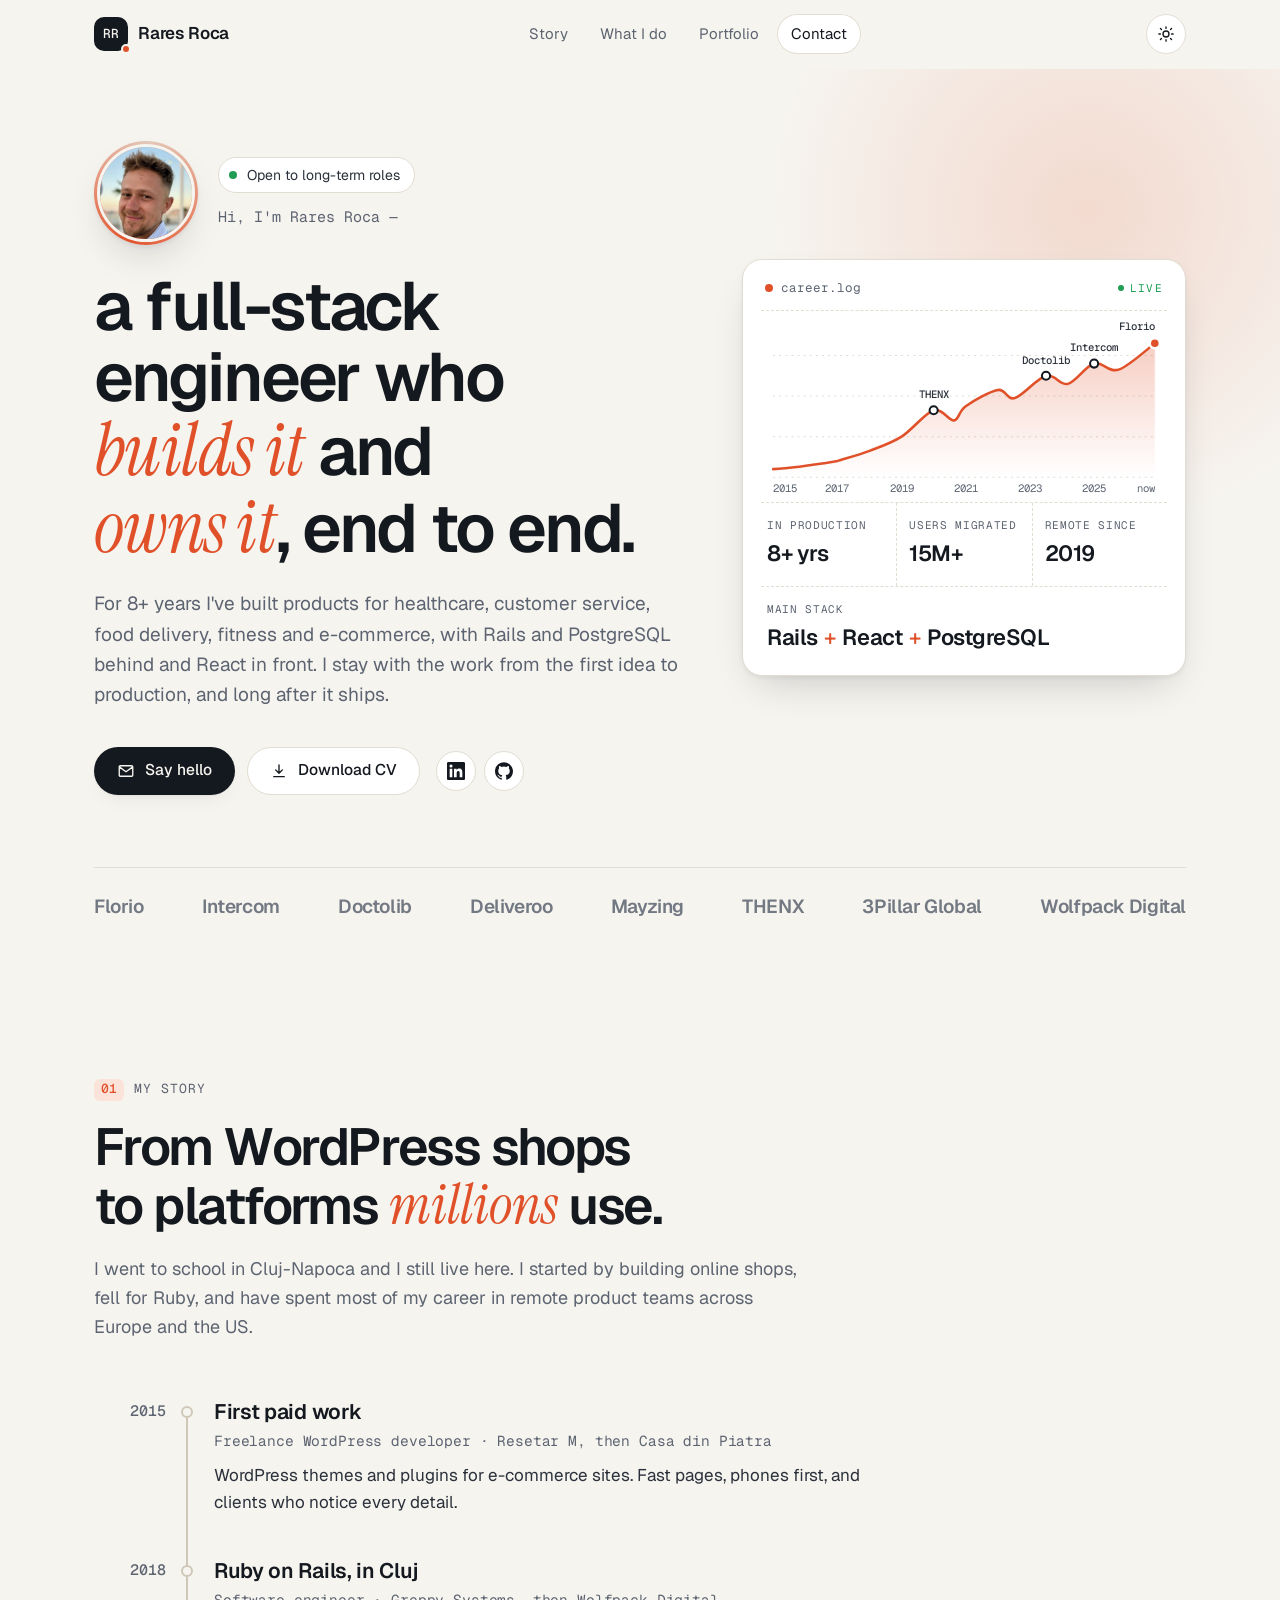
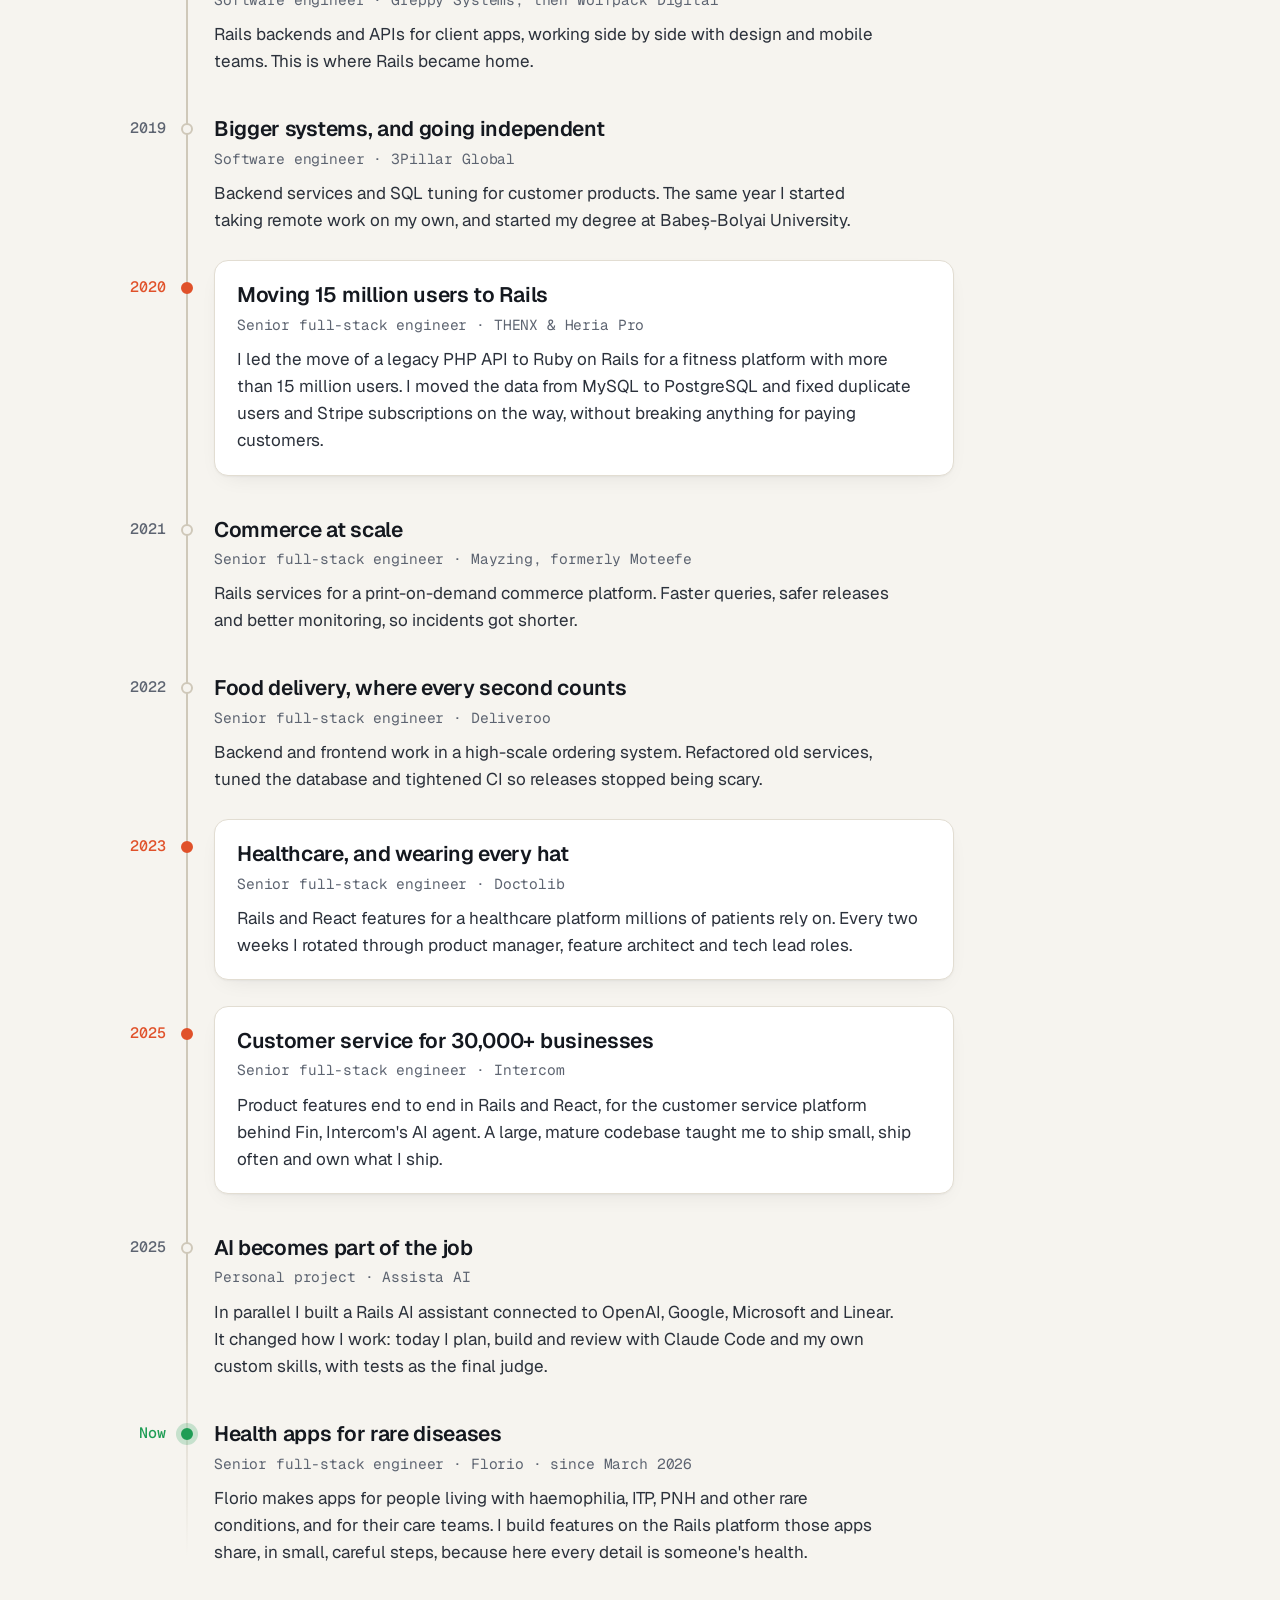
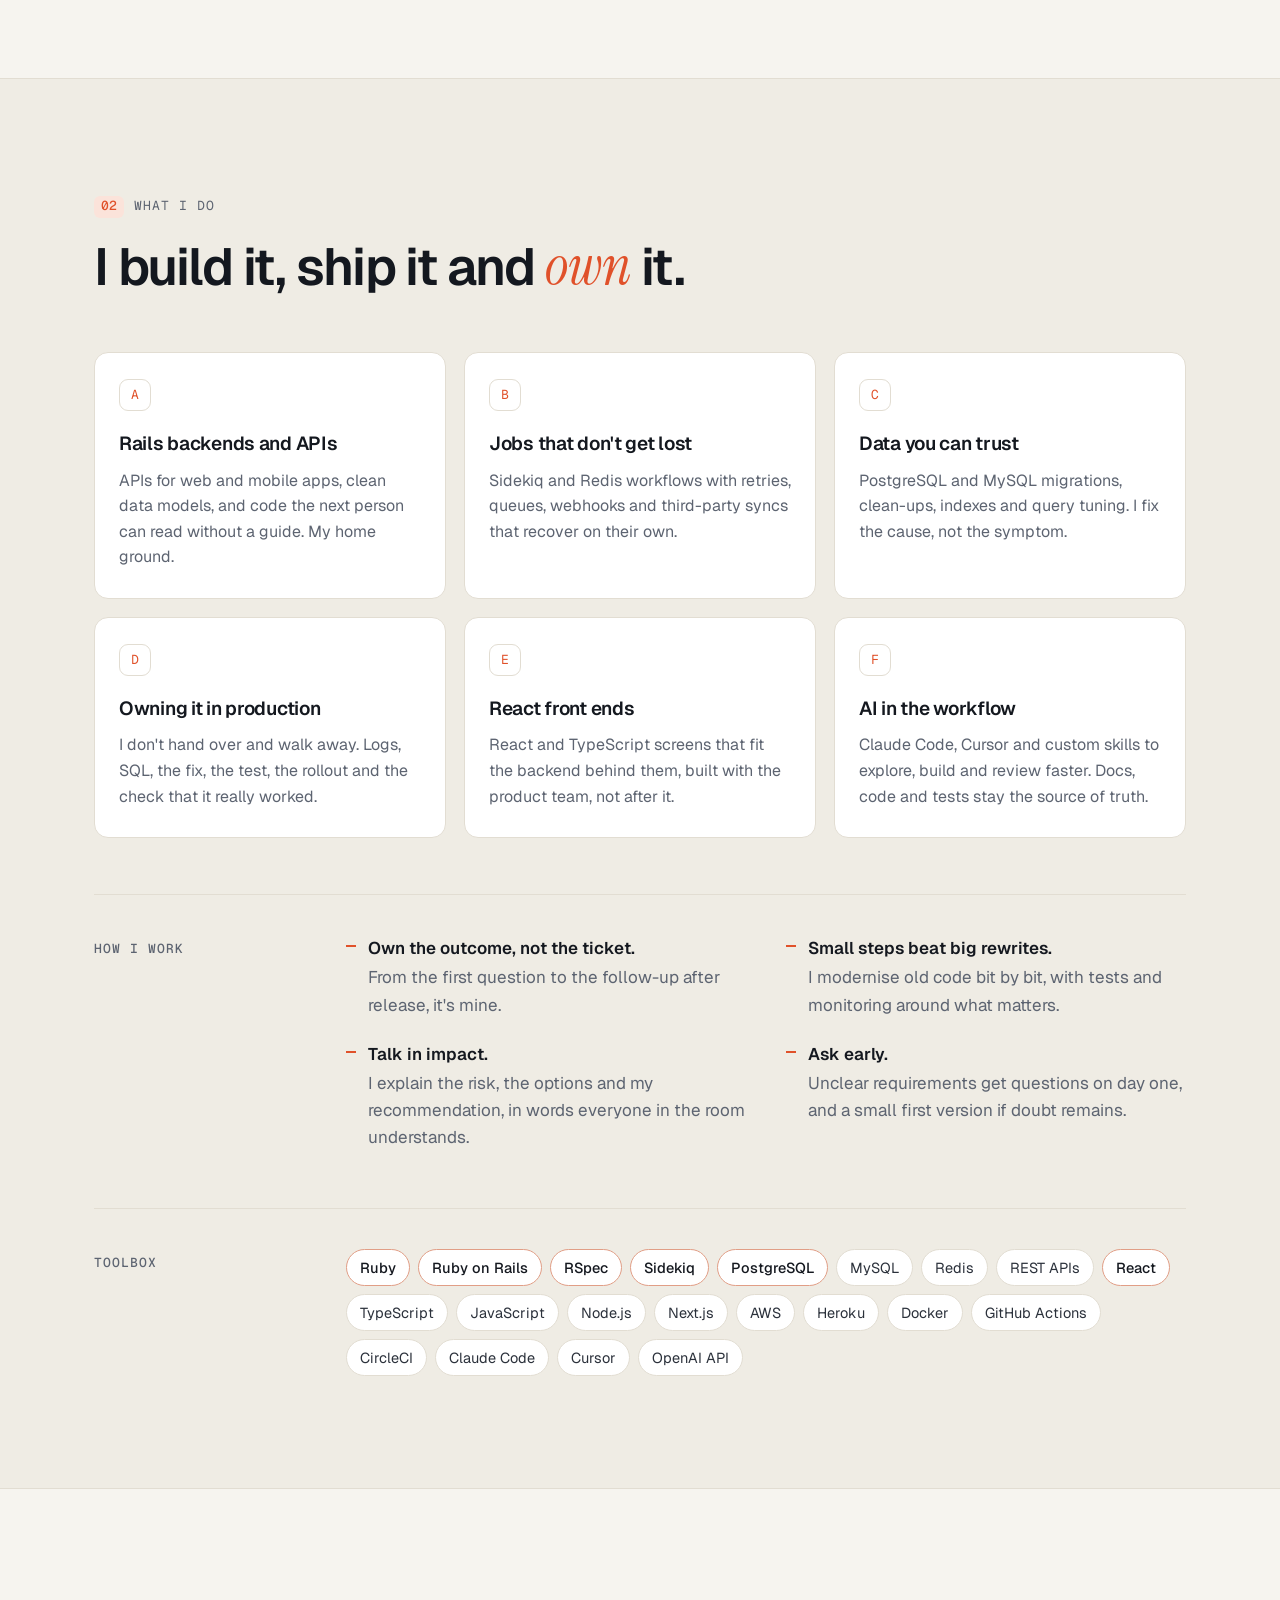
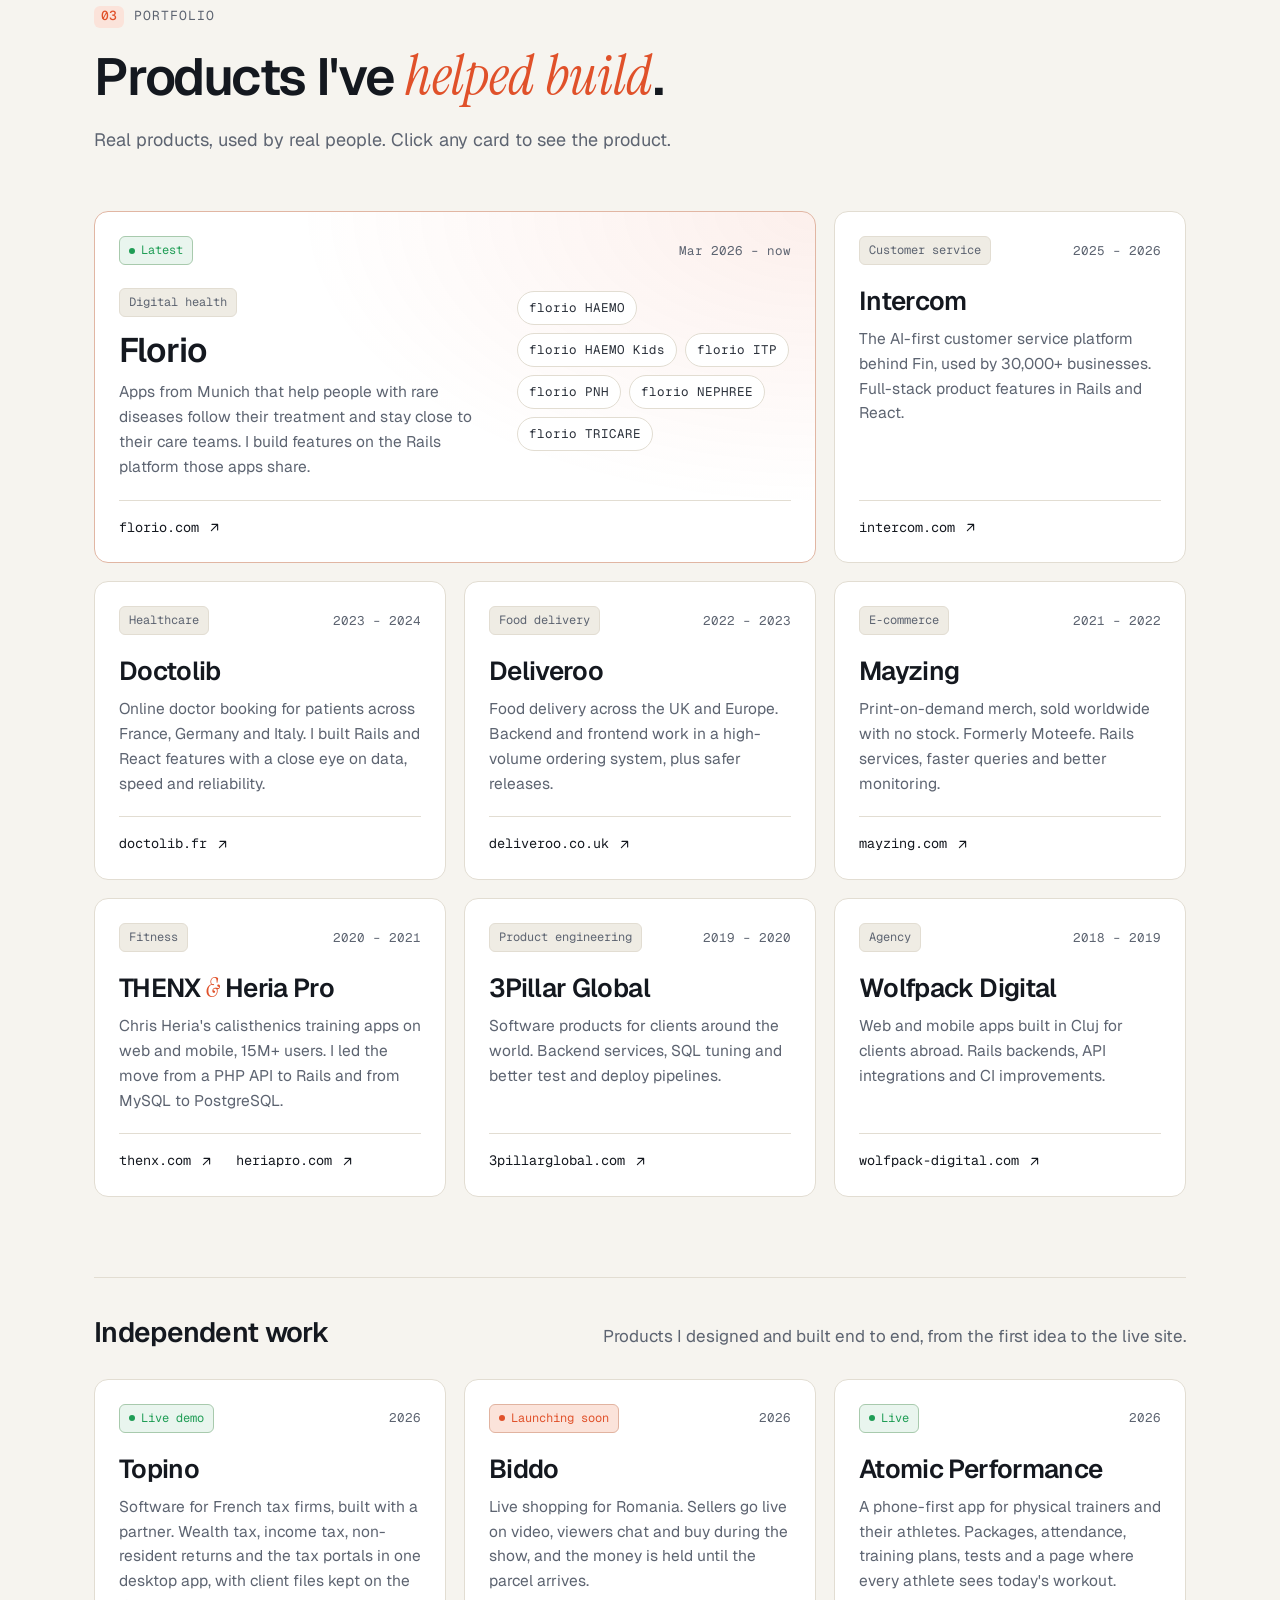
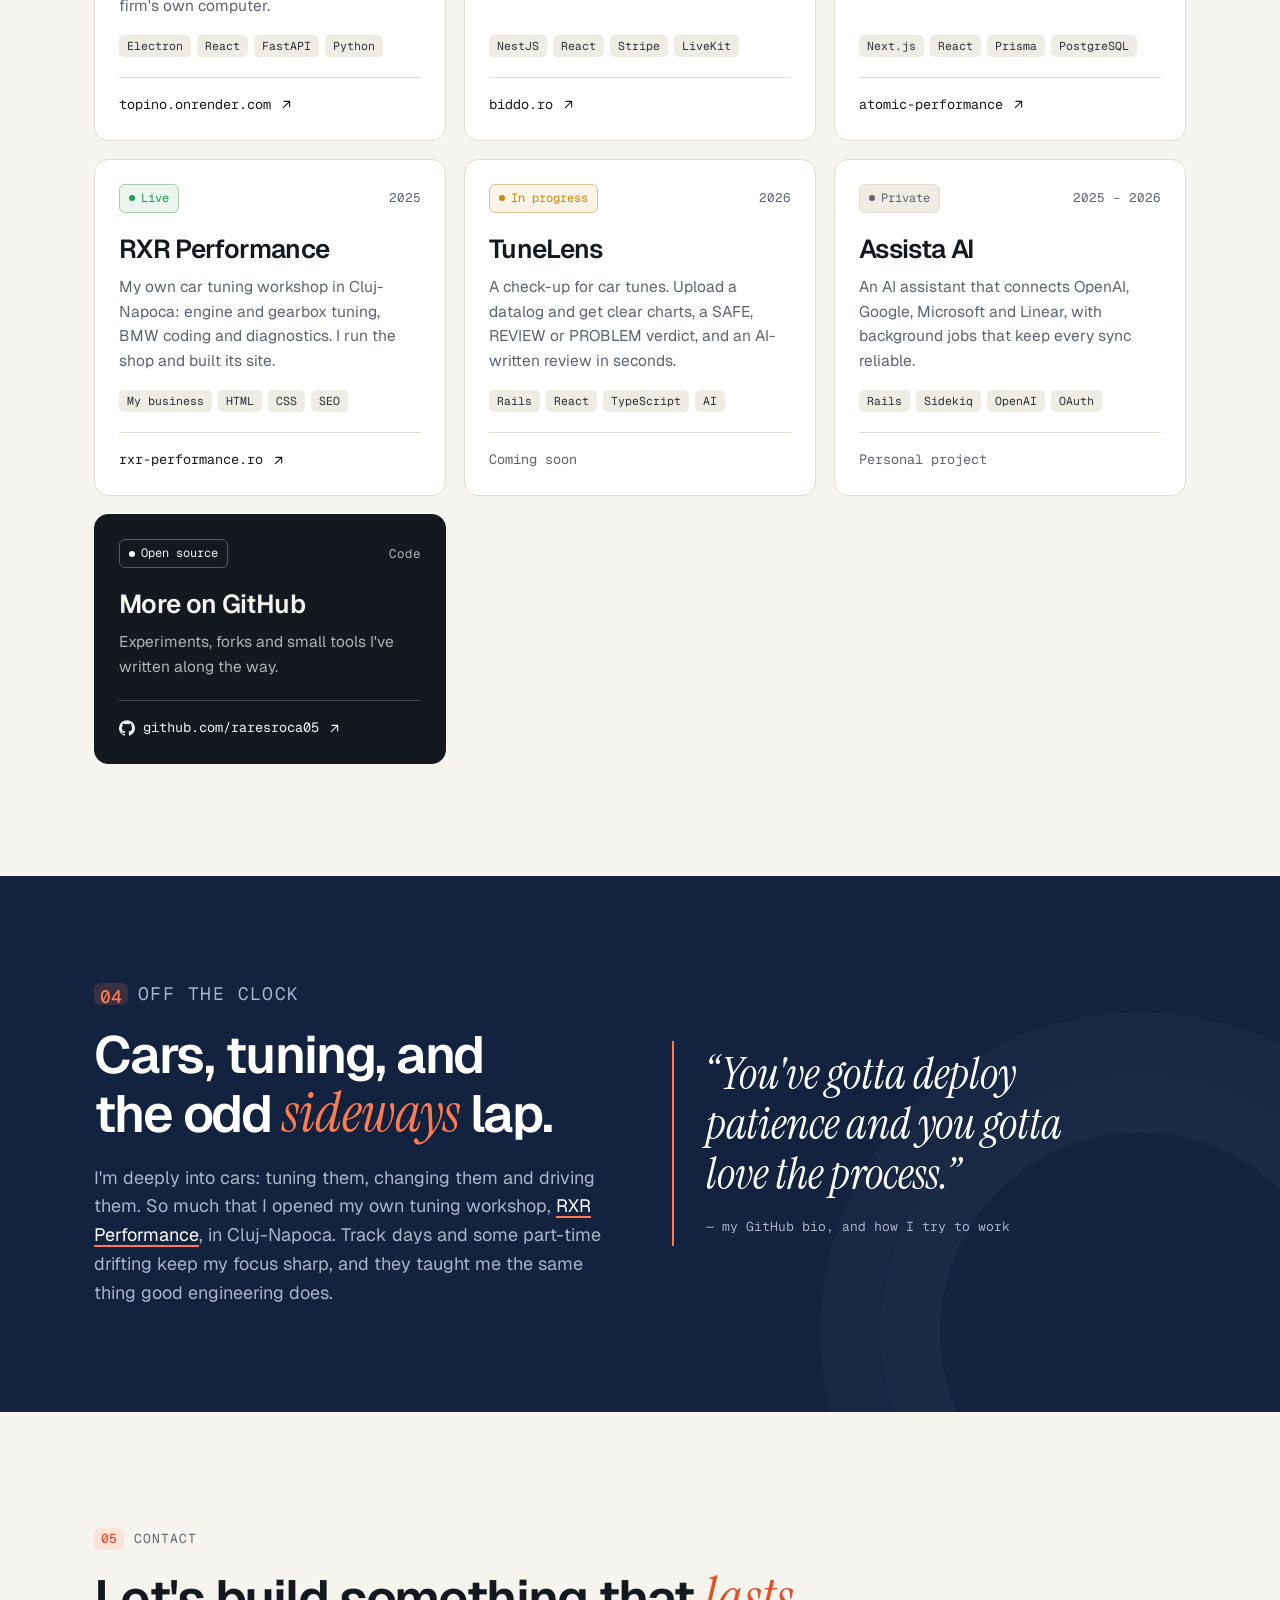
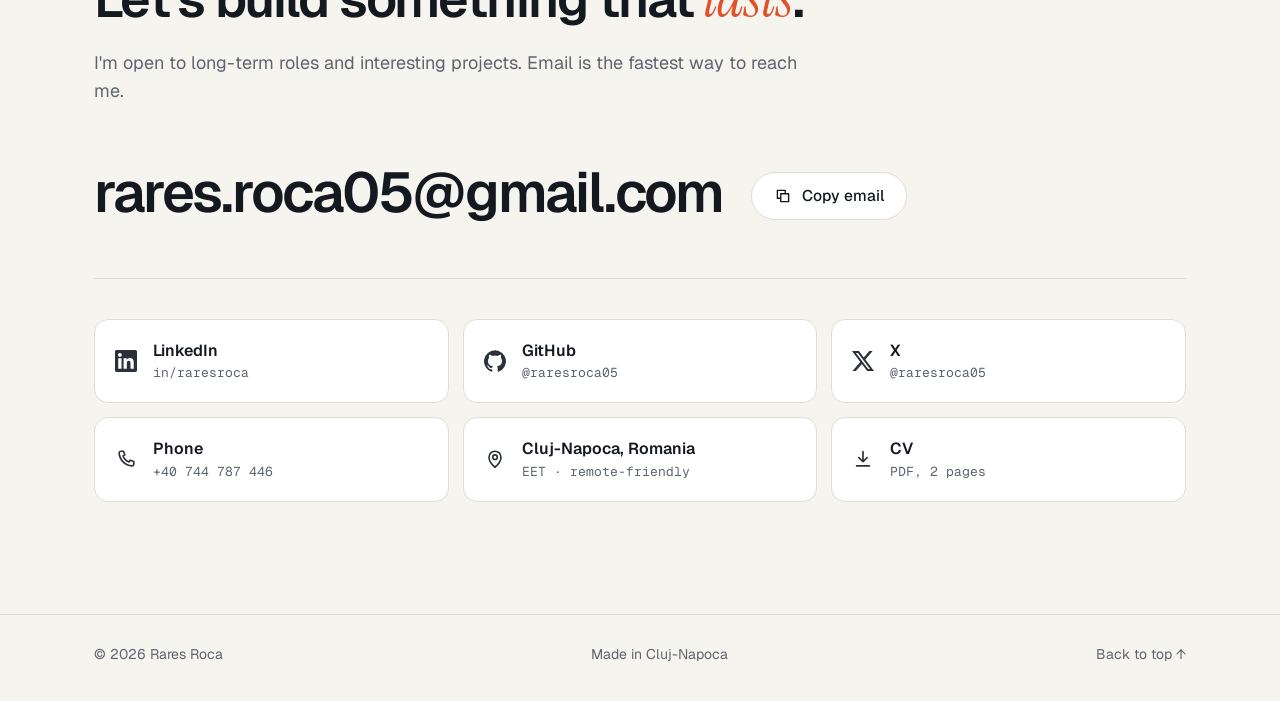
==== commit ef0fa2d9: "add topino" ====
--- a/index.html
+++ b/index.html
@@ -75,7 +75,7 @@
 
   <a class="skip" href="#main">Skip to content</a>
 
-  <header class="nav" id="top">
+  <header class="nav">
     <div class="wrap nav-inner">
       <a class="brand" href="#top" aria-label="Rares Roca, back to top">
         <span class="brand-mark">RR</span>
@@ -439,6 +439,13 @@
         </header>
 
         <div class="work-grid">
+          <a class="work work-own reveal" href="https://topino.onrender.com" target="_blank" rel="noopener">
+            <div class="work-top"><span class="state state-live">Live demo</span><span class="years">2026</span></div>
+            <h3>Topino</h3>
+            <p>Software for French tax firms, built with a partner. Wealth tax, income tax, non-resident returns and the tax portals in one desktop app, with client files kept on the firm's own computer.</p>
+            <ul class="stack"><li>Electron</li><li>React</li><li>FastAPI</li><li>Python</li></ul>
+            <span class="work-link">topino.onrender.com<svg class="i"><use href="#i-arrow"/></svg></span>
+          </a>
           <a class="work work-own reveal" href="https://biddo.ro" target="_blank" rel="noopener">
             <div class="work-top"><span class="state state-soon">Launching soon</span><span class="years">2026</span></div>
             <h3>Biddo</h3>
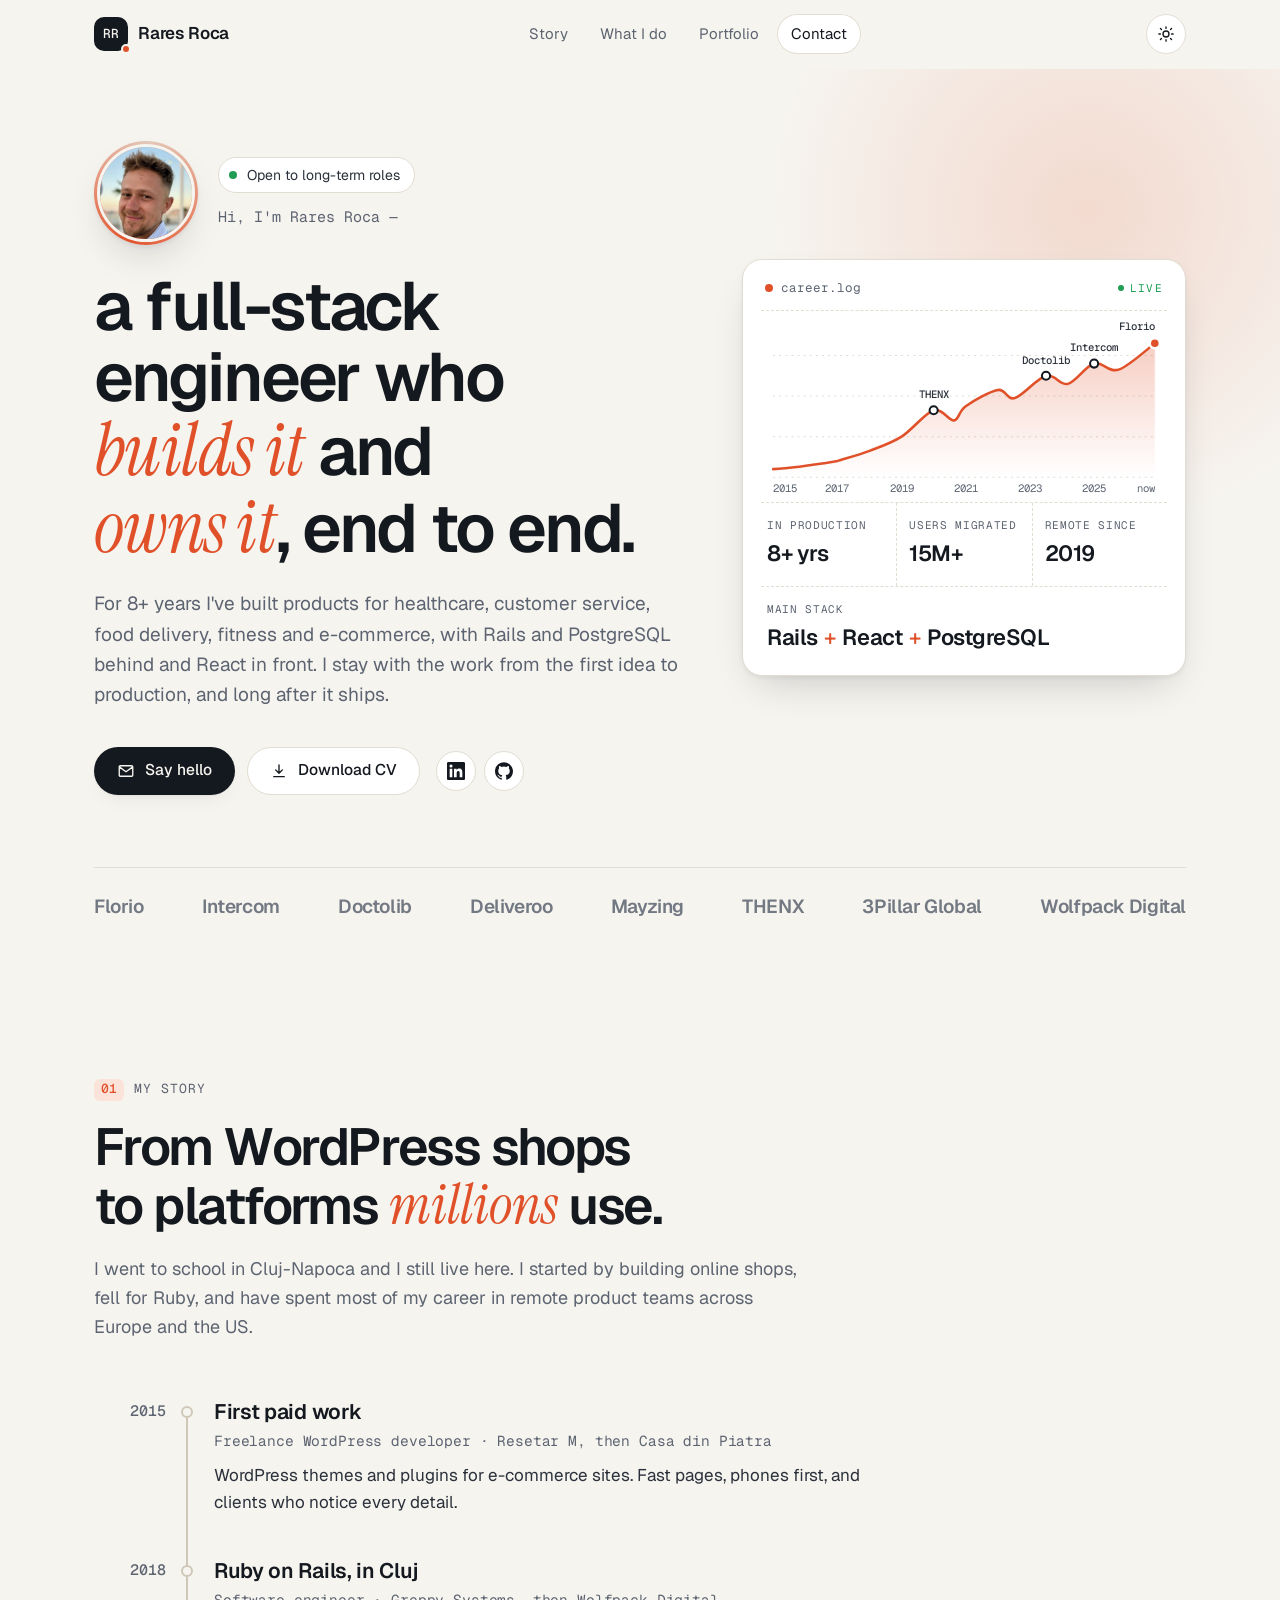
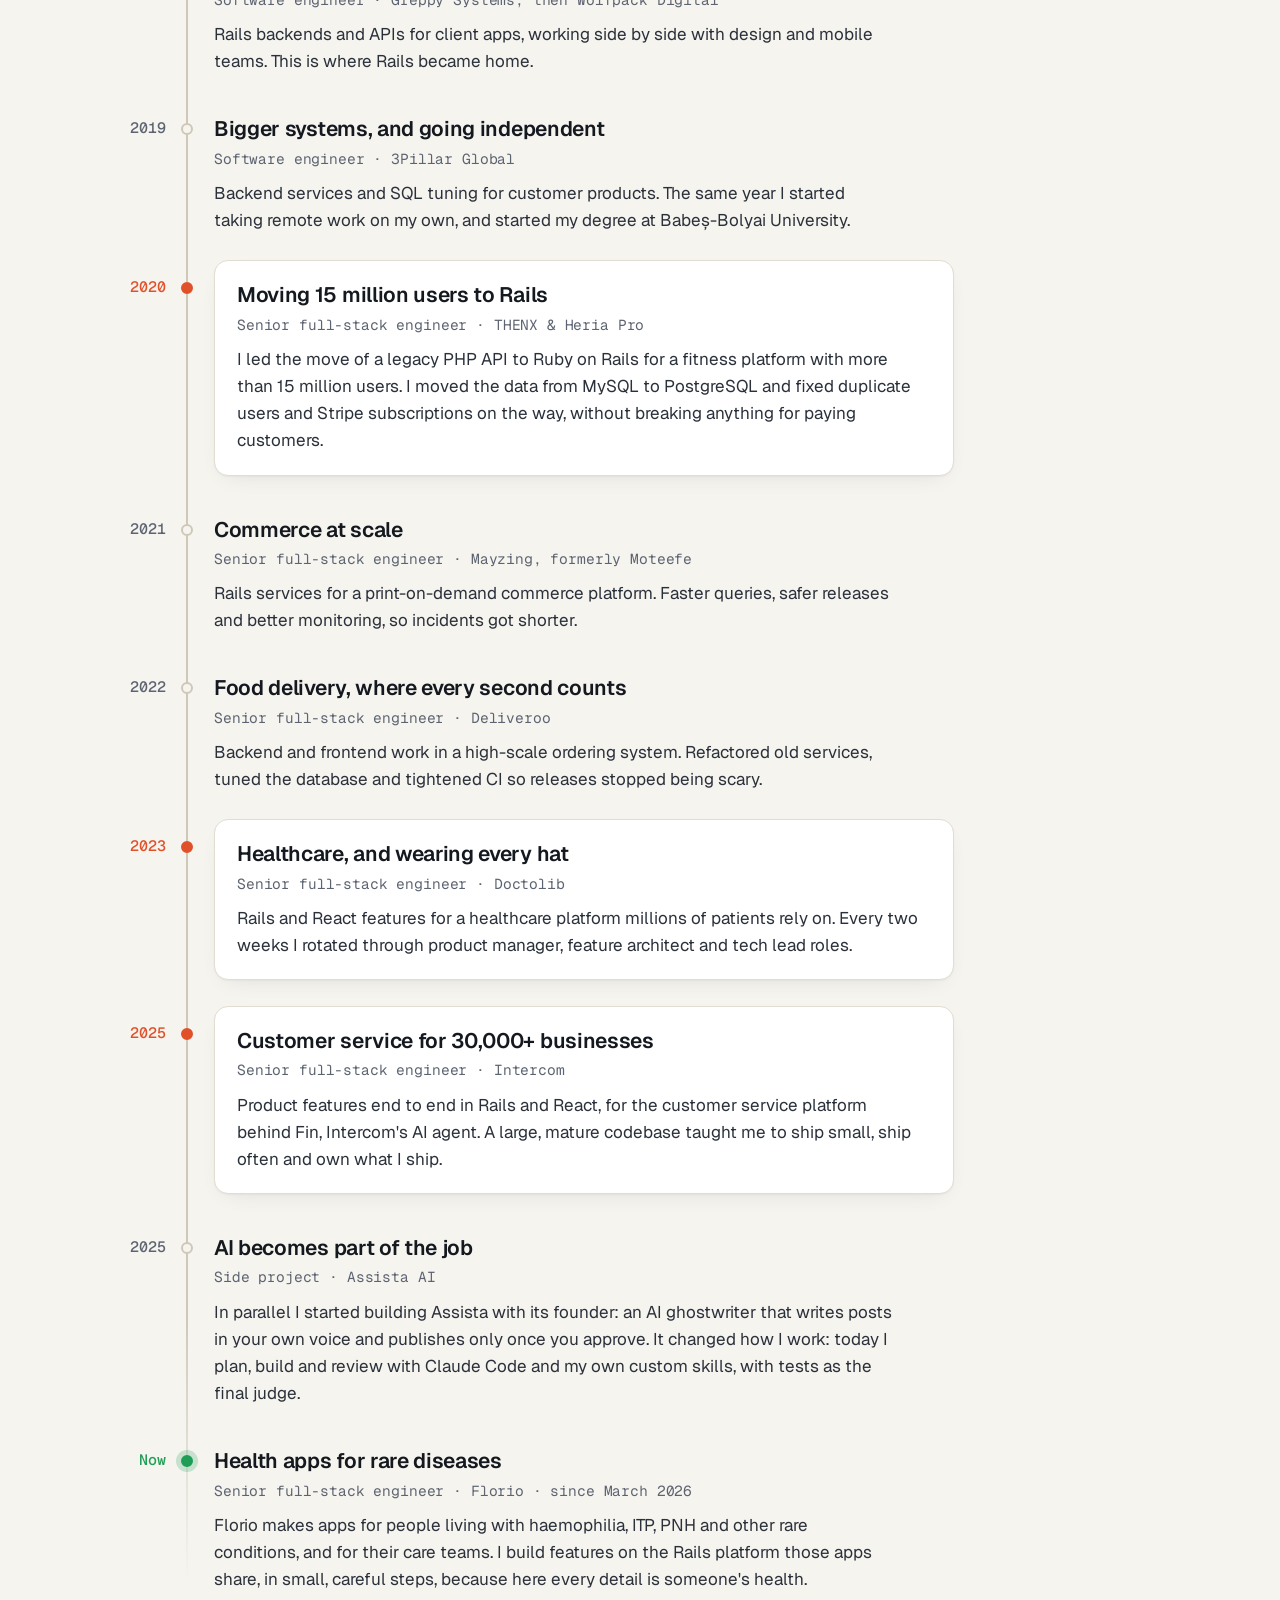
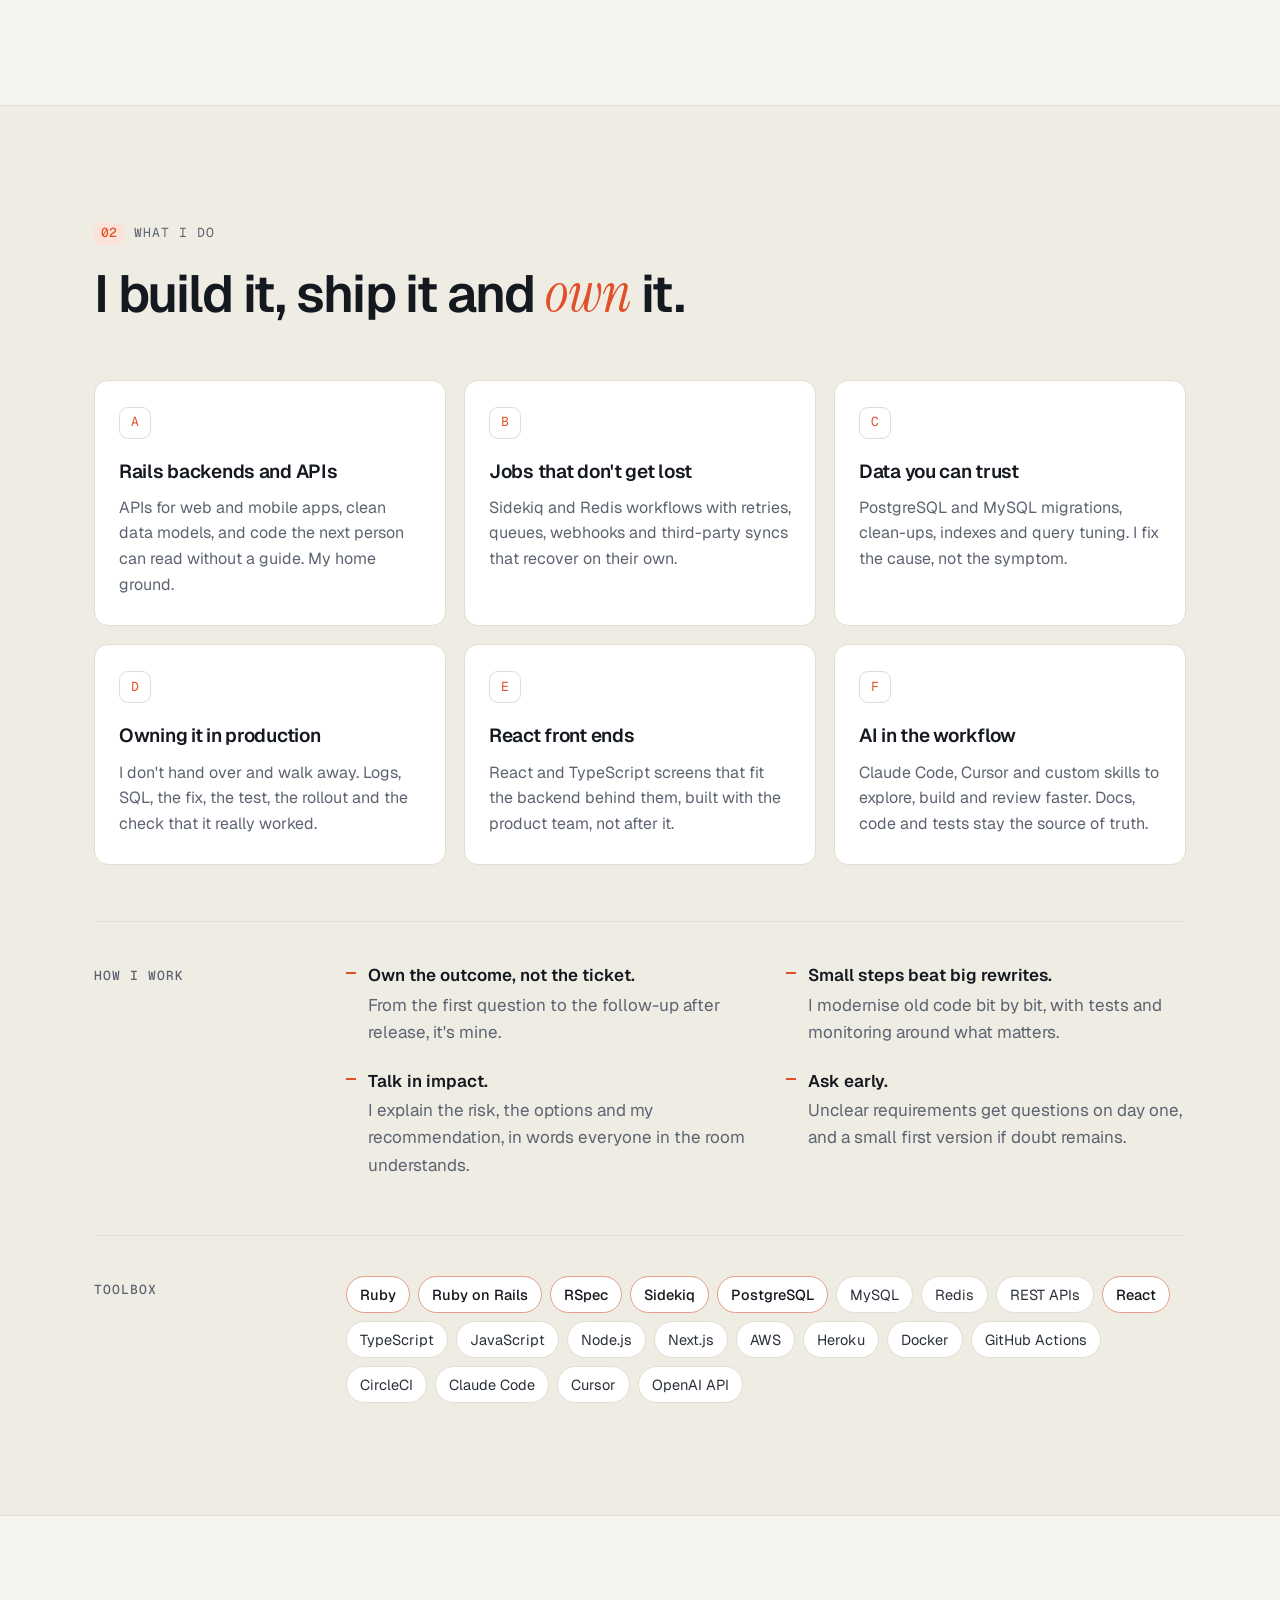
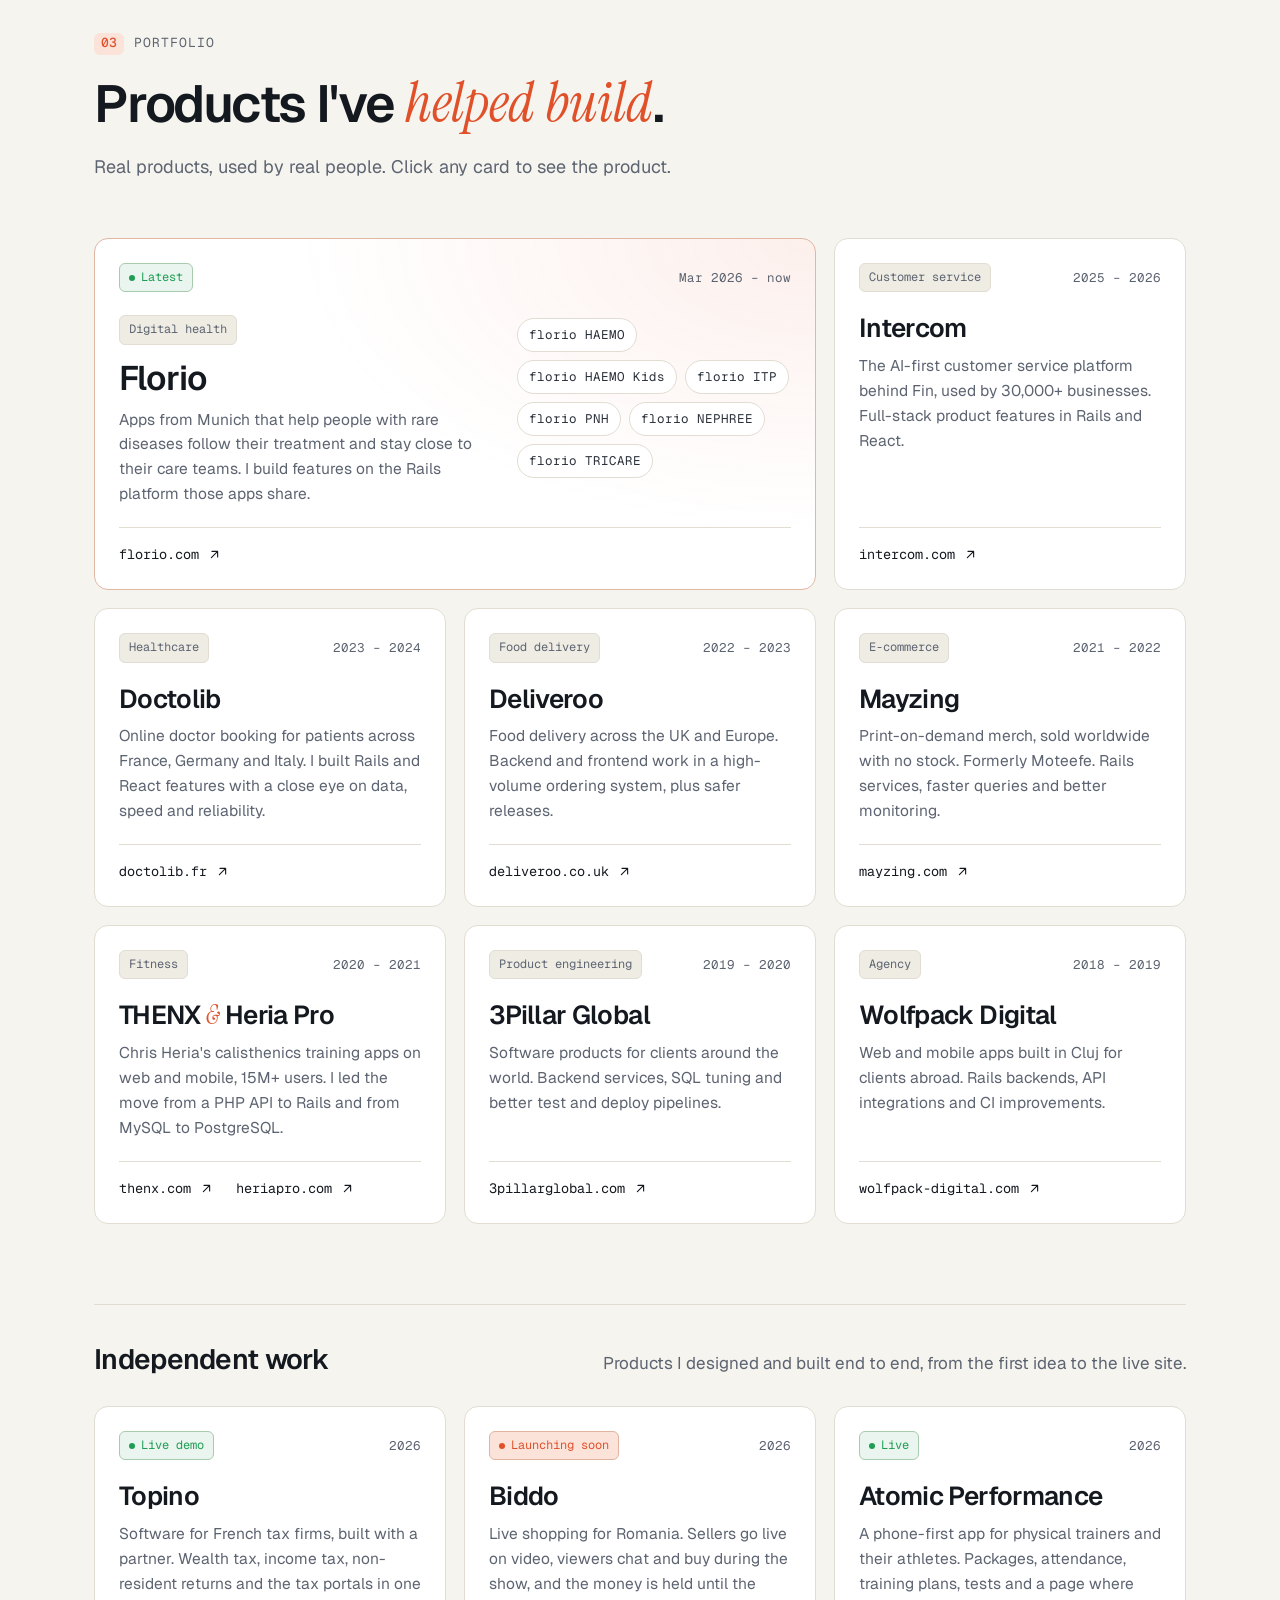
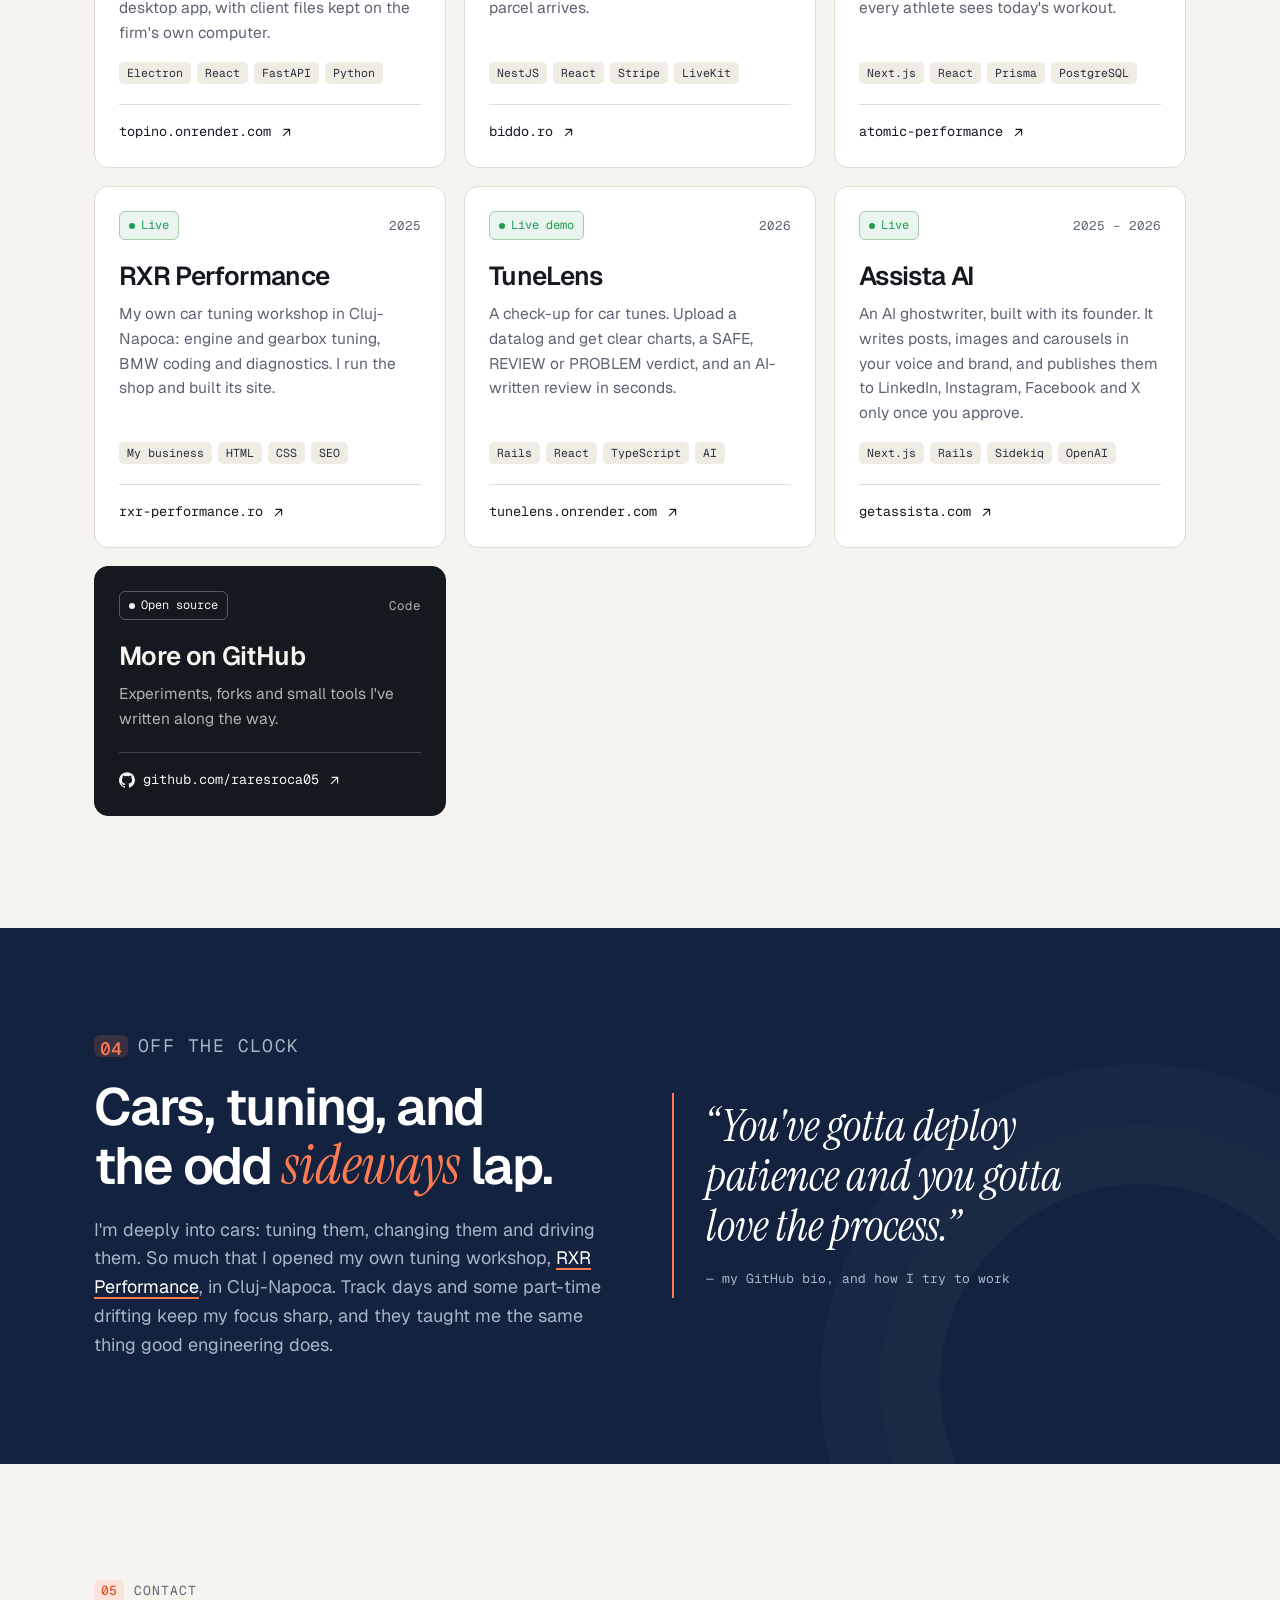
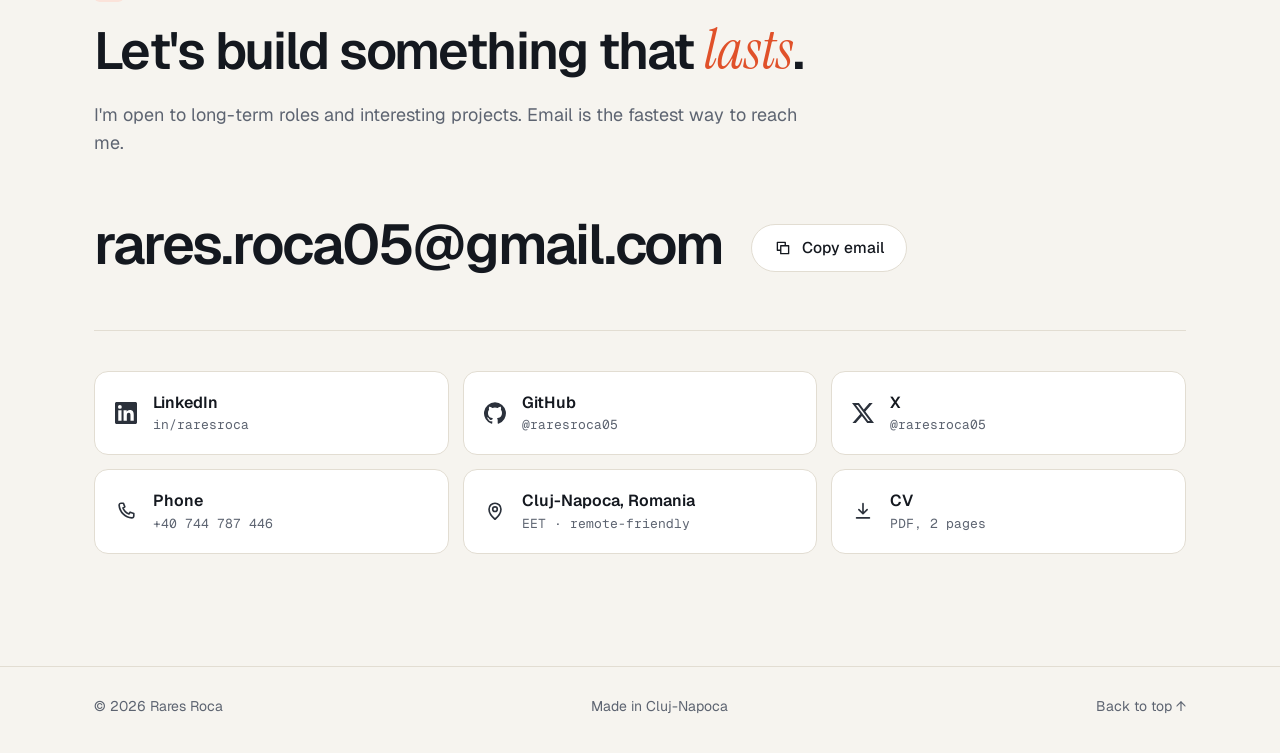
==== commit adb6721e: "link assista and tunelens to their live sites" ====
--- a/index.html
+++ b/index.html
@@ -263,8 +263,8 @@
             <span class="t-year">2025</span>
             <div class="t-body">
               <h3>AI becomes part of the job</h3>
-              <p class="t-where">Personal project · Assista AI</p>
-              <p>In parallel I built a Rails AI assistant connected to OpenAI, Google, Microsoft and Linear. It changed how I work: today I plan, build and review with Claude Code and my own custom skills, with tests as the final judge.</p>
+              <p class="t-where">Side project · Assista AI</p>
+              <p>In parallel I started building Assista with its founder: an AI ghostwriter that writes posts in your own voice and publishes only once you approve. It changed how I work: today I plan, build and review with Claude Code and my own custom skills, with tests as the final judge.</p>
             </div>
           </li>
           <li class="reveal t-now">
@@ -467,20 +467,20 @@
             <ul class="stack"><li>My business</li><li>HTML</li><li>CSS</li><li>SEO</li></ul>
             <span class="work-link">rxr-performance.ro<svg class="i"><use href="#i-arrow"/></svg></span>
           </a>
-          <article class="work work-own work-static reveal">
-            <div class="work-top"><span class="state state-wip">In progress</span><span class="years">2026</span></div>
+          <a class="work work-own reveal" href="https://tunelens.onrender.com" target="_blank" rel="noopener">
+            <div class="work-top"><span class="state state-live">Live demo</span><span class="years">2026</span></div>
             <h3>TuneLens</h3>
             <p>A check-up for car tunes. Upload a datalog and get clear charts, a SAFE, REVIEW or PROBLEM verdict, and an AI-written review in seconds.</p>
             <ul class="stack"><li>Rails</li><li>React</li><li>TypeScript</li><li>AI</li></ul>
-            <span class="work-link work-link-muted">Coming soon</span>
-          </article>
-          <article class="work work-own work-static reveal">
-            <div class="work-top"><span class="state state-private">Private</span><span class="years">2025 – 2026</span></div>
+            <span class="work-link">tunelens.onrender.com<svg class="i"><use href="#i-arrow"/></svg></span>
+          </a>
+          <a class="work work-own reveal" href="https://getassista.com" target="_blank" rel="noopener">
+            <div class="work-top"><span class="state state-live">Live</span><span class="years">2025 – 2026</span></div>
             <h3>Assista AI</h3>
-            <p>An AI assistant that connects OpenAI, Google, Microsoft and Linear, with background jobs that keep every sync reliable.</p>
-            <ul class="stack"><li>Rails</li><li>Sidekiq</li><li>OpenAI</li><li>OAuth</li></ul>
-            <span class="work-link work-link-muted">Personal project</span>
-          </article>
+            <p>An AI ghostwriter, built with its founder. It writes posts, images and carousels in your voice and brand, and publishes them to LinkedIn, Instagram, Facebook and X only once you approve.</p>
+            <ul class="stack"><li>Next.js</li><li>Rails</li><li>Sidekiq</li><li>OpenAI</li></ul>
+            <span class="work-link">getassista.com<svg class="i"><use href="#i-arrow"/></svg></span>
+          </a>
           <a class="work work-own work-gh reveal" href="https://github.com/raresroca05" target="_blank" rel="noopener">
             <div class="work-top"><span class="state">Open source</span><span class="years">Code</span></div>
             <h3>More on GitHub</h3>
